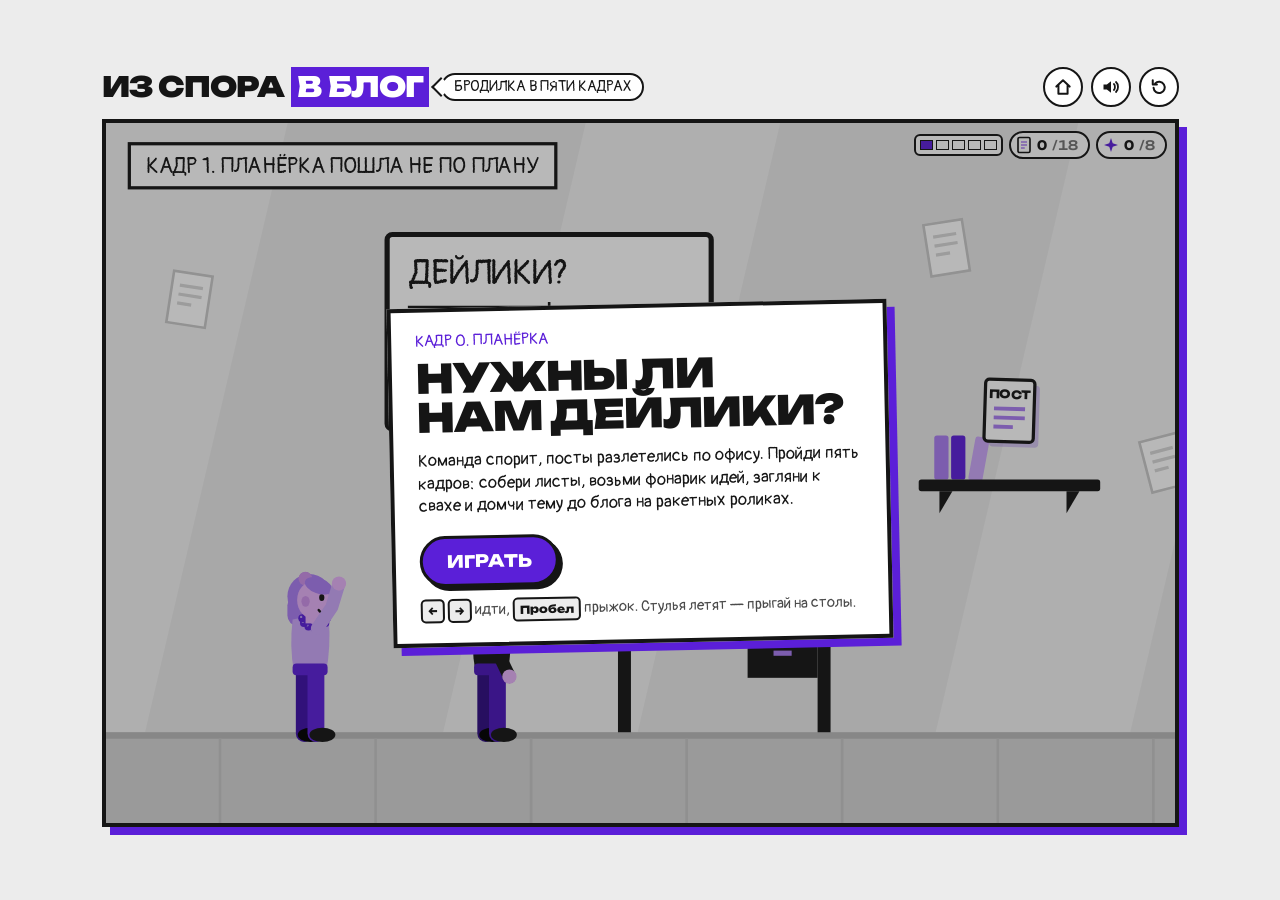
==== blog/index.html @ 34246845 "Новая страница: бродилка «Из спора в блог» Отдельная вкладка «Блог» в панели снизу, рядом с «Играми»" ====
<!DOCTYPE html>
<html lang="ru">
<head>
<meta charset="utf-8">
<meta name="viewport" content="width=device-width, initial-scale=1, maximum-scale=1, user-scalable=no">
<title>Из спора в блог</title>
<link rel="preconnect" href="https://fonts.googleapis.com">
<link rel="preconnect" href="https://fonts.gstatic.com" crossorigin>
<link href="https://fonts.googleapis.com/css2?family=Pangolin&family=Unbounded:wght@500;800;900&display=swap" rel="stylesheet">
<style>
:root{
  --violet:#5B1FD8;
  --violet-deep:#3D10A6;
  --lilac:#A97CF0;
  --ink:#151515;
  --paper:#ECECEC;
  --flame:#FFC93C;
  --display:"Unbounded","Arial Black",system-ui,sans-serif;
  --hand:"Pangolin","Marker Felt","Comic Sans MS",cursive;
  /* layout: one comic panel (the game) on paper, violet hard shadow; on phones the pad sits under it like a handheld */
  color-scheme:light;
}
*{box-sizing:border-box}
html,body{height:100%;margin:0;background:var(--paper);color:var(--ink);overflow:hidden;overscroll-behavior:none;-webkit-text-size-adjust:100%}
body{font-family:var(--hand);-webkit-user-select:none;user-select:none;-webkit-touch-callout:none;-webkit-tap-highlight-color:transparent}
#app{height:100%;display:flex;flex-direction:column;align-items:center;justify-content:center;gap:12px;padding:10px 16px 16px}
header{width:var(--stage-w,100%);max-width:100%;display:flex;align-items:center;justify-content:space-between;gap:12px}
.brand{display:flex;align-items:center;gap:12px;min-width:0;flex-wrap:wrap}
.logo{font:900 clamp(17px,2.4vw,28px)/1 var(--display);letter-spacing:-.03em;margin:0;text-transform:uppercase;white-space:nowrap}
.logo mark{background:var(--violet);color:#fff;padding:.06em .22em .1em;margin-left:.08em}
.tag{font:400 15px/1.1 var(--hand);text-transform:uppercase;background:#fff;border:2.5px solid var(--ink);border-radius:16px;padding:4px 11px;position:relative;white-space:nowrap}
.tag::before{content:"";position:absolute;left:-9px;top:50%;width:12px;height:12px;background:#fff;border-left:2.5px solid var(--ink);border-bottom:2.5px solid var(--ink);transform:translateY(-50%) rotate(45deg)}
.tools{display:flex;gap:8px;flex:none}
.icon-btn{width:40px;height:40px;border:2.5px solid var(--ink);background:#fff;color:var(--ink);border-radius:50%;display:grid;place-items:center;cursor:pointer;padding:0}
.icon-btn svg{width:20px;height:20px}
.icon-btn[hidden]{display:none}
.icon-btn:active{transform:translate(1px,1px)}
button:focus-visible{outline:3px solid var(--flame);outline-offset:3px}
#stage{position:relative;border:4px solid var(--ink);box-shadow:8px 8px 0 var(--violet);background:#E8E8E8;flex:none;overflow:hidden}
#cv{display:block;width:100%;height:100%}
#hud{position:absolute;top:8px;right:8px;display:flex;gap:6px;align-items:center;pointer-events:none;z-index:2}
.strip{display:flex;gap:3px;background:#fff;border:2.5px solid var(--ink);padding:4px;border-radius:6px}
.strip i{width:13px;height:10px;border:1.5px solid var(--ink);display:block;background:#fff}
.strip i.done{background:var(--lilac)}
.strip i.now{background:var(--violet)}
.chip{display:flex;align-items:center;gap:5px;background:#fff;border:2.5px solid var(--ink);border-radius:999px;padding:3px 10px 3px 5px;font:800 13px/1 var(--display);font-variant-numeric:tabular-nums}
.chip svg{width:16px;height:18px;flex:none}
.chip span{font-weight:500;opacity:.6}
.overlay{position:absolute;inset:0;display:grid;place-items:center;padding:16px;background:rgba(21,21,21,.3);z-index:5;overflow:auto}
.overlay[hidden]{display:none}
.card{background:#fff;border:4px solid var(--ink);box-shadow:8px 8px 0 var(--violet);max-width:500px;width:100%;padding:20px 24px 22px;transform:rotate(-1.2deg)}
.kicker{font:400 16px/1.2 var(--hand);text-transform:uppercase;margin:0 0 8px;color:var(--violet)}
.card h2{font:900 clamp(24px,4vw,40px)/.98 var(--display);text-transform:uppercase;margin:0 0 12px;letter-spacing:-.03em;text-wrap:balance}
.lead{font:400 17px/1.35 var(--hand);margin:0 0 18px;max-width:44ch}
.play{font:800 17px/1 var(--display);text-transform:uppercase;background:var(--violet);color:#fff;border:3px solid var(--ink);padding:14px 24px;border-radius:999px;box-shadow:4px 4px 0 var(--ink);cursor:pointer;letter-spacing:.01em}
.play:active{transform:translate(2px,2px);box-shadow:2px 2px 0 var(--ink)}
.keys{font:400 15px/1.3 var(--hand);margin:14px 0 0;color:#4a4a4a}
.keys kbd{font:800 11px/1 var(--display);border:2px solid var(--ink);border-radius:5px;padding:3px 5px;background:var(--paper);color:var(--ink)}
.touch .keys .k-desk,.keys .k-touch{display:none}
.touch .keys .k-touch{display:inline}
.stats{display:flex;gap:10px;margin:0 0 14px;padding:0;flex-wrap:wrap}
.stats div{border:2.5px solid var(--ink);padding:8px 12px 9px;min-width:92px;background:var(--paper)}
.stats dt{font:400 14px/1 var(--hand);text-transform:uppercase;margin-bottom:6px}
.stats dd{margin:0;font:900 22px/1 var(--display);font-variant-numeric:tabular-nums}
.stats div:first-child{background:var(--violet);color:#fff}
#pad{display:none}
.touch #pad{display:flex;align-items:center;justify-content:space-between;gap:16px}
.touch.port #pad{width:min(100%,520px);padding:2px 4px 0;flex:none}
.touch.land #pad{position:absolute;left:0;right:0;bottom:0;padding:0 12px 12px;pointer-events:none;z-index:3}
.dpad{display:flex;gap:12px;pointer-events:auto;touch-action:none}
.pbtn{width:76px;height:76px;border-radius:50%;border:3px solid var(--ink);background:var(--violet);color:#fff;display:grid;place-items:center;touch-action:none;pointer-events:auto;font:800 12px/1 var(--display);text-transform:uppercase;padding:0;box-shadow:4px 4px 0 var(--ink)}
.pbtn svg{width:30px;height:30px}
.pbtn.jump{width:96px;height:96px;background:var(--ink);border-color:var(--ink);box-shadow:4px 4px 0 var(--violet);display:flex;flex-direction:column;justify-content:center;gap:4px}
.pbtn.jump svg{width:26px;height:26px}
.pbtn.on{transform:translate(3px,3px);box-shadow:1px 1px 0 var(--ink);background:var(--violet-deep)}
.pbtn.jump.on{box-shadow:1px 1px 0 var(--violet);background:#333}
.touch.land .pbtn{width:62px;height:62px;background:rgba(91,31,216,.45);border-color:rgba(255,255,255,.9);box-shadow:none}
.touch.land .pbtn.jump{width:76px;height:76px;background:rgba(21,21,21,.45)}
.touch.land .pbtn.on{background:rgba(61,16,166,.85)}
@media (max-height:520px){
  #app{padding:6px 12px 10px;gap:6px}
  .tag{display:none}
  .icon-btn{width:32px;height:32px}
  .icon-btn svg{width:16px;height:16px}
  #stage{box-shadow:5px 5px 0 var(--violet)}
  .card{padding:14px 18px 16px}
  .card h2{font-size:22px;margin-bottom:8px}
  .lead{font-size:15px;margin-bottom:12px}
  .keys{margin-top:10px;font-size:14px}
  .play{padding:11px 20px;font-size:15px}
}
@media (max-width:480px){
  .tag{display:none}
  .chip{font-size:12px;padding:2px 8px 2px 4px}
  .strip i{width:10px}
  .lead{font-size:15.5px}
}
@media (prefers-reduced-motion: reduce){
  .card{transform:none}
}
</style>
</head>
<body>
<div id="app">
  <header id="top">
    <div class="brand">
      <h1 class="logo">Из спора <mark>в блог</mark></h1>
      <span class="tag">бродилка в пяти кадрах</span>
    </div>
    <div class="tools">
      <a class="icon-btn" id="homeLink" href="../" aria-label="В студию bogomolka" title="В студию" hidden><svg viewBox="0 0 24 24" aria-hidden="true"><path d="M4 11.5 12 4l8 7.5M6.5 9.5V20h11V9.5" stroke="currentColor" stroke-width="2.4" fill="none" stroke-linecap="round" stroke-linejoin="round"/></svg></a>
      <button class="icon-btn" id="soundBtn" type="button" aria-label="Звук включён" aria-pressed="true">
        <svg viewBox="0 0 24 24" aria-hidden="true"><path d="M3 9h4l5-4v14l-5-4H3z" fill="currentColor"/><path id="sndWaves" d="M15.5 8.5c1.6 1.2 1.6 5.8 0 7M18 6c3.2 2.8 3.2 9.2 0 12" stroke="currentColor" stroke-width="2.2" fill="none" stroke-linecap="round"/><path id="sndOff" d="M15.5 9l5 6M20.5 9l-5 6" stroke="currentColor" stroke-width="2.2" stroke-linecap="round" style="display:none"/></svg>
      </button>
      <button class="icon-btn" id="restartBtn" type="button" aria-label="Начать заново">
        <svg viewBox="0 0 24 24" aria-hidden="true"><path d="M5.5 13a6.7 6.7 0 1 0 1.9-5.2" stroke="currentColor" stroke-width="2.4" fill="none" stroke-linecap="round"/><path d="M4.5 4v5h5" stroke="currentColor" stroke-width="2.4" fill="none" stroke-linecap="round" stroke-linejoin="round"/></svg>
      </button>
    </div>
  </header>

  <main id="stage">
    <canvas id="cv" role="img" aria-label="Игровое поле: героиня идёт через пять кадров комикса"></canvas>
    <div id="hud">
      <div class="strip" id="strip" aria-label="Кадр"><i></i><i></i><i></i><i></i><i></i></div>
      <div class="chip" aria-label="Собрано постов"><svg viewBox="0 0 20 24" aria-hidden="true"><rect x="2" y="2" width="16" height="20" rx="2" fill="#fff" stroke="#151515" stroke-width="2.2"/><path d="M6 8h8M6 12h8M6 16h5" stroke="#A97CF0" stroke-width="2.2"/></svg><b id="nPosts">0</b><span>/18</span></div>
      <div class="chip" aria-label="Собрано идей"><svg viewBox="0 0 24 24" aria-hidden="true"><path d="M12 1.5 14.6 9.4 22.5 12 14.6 14.6 12 22.5 9.4 14.6 1.5 12 9.4 9.4Z" fill="#5B1FD8"/></svg><b id="nIdeas">0</b><span>/8</span></div>
    </div>

    <section class="overlay" id="intro" aria-labelledby="introTitle">
      <div class="card">
        <p class="kicker">Кадр 0. Планёрка</p>
        <h2 id="introTitle">Нужны ли нам дейлики?</h2>
        <p class="lead">Команда спорит, посты разлетелись по офису. Пройди пять кадров: собери листы, возьми фонарик идей, загляни к свахе и домчи тему до блога на ракетных роликах.</p>
        <button class="play" id="playBtn" type="button">Играть</button>
        <p class="keys"><span class="k-desk"><kbd>←</kbd> <kbd>→</kbd> идти, <kbd>Пробел</kbd> прыжок. Стулья летят — прыгай на столы.</span><span class="k-touch">Внизу кнопки: стрелки — идти, большая — прыжок.</span></p>
      </div>
    </section>

    <section class="overlay" id="win" hidden aria-labelledby="winTitle">
      <div class="card">
        <p class="kicker">Кадр 6. Финал</p>
        <h2 id="winTitle">Пост опубликован!</h2>
        <dl class="stats">
          <div><dt>Посты</dt><dd id="wPosts">0/18</dd></div>
          <div><dt>Идеи</dt><dd id="wIdeas">0/8</dd></div>
          <div><dt>Время</dt><dd id="wTime">0:00</dd></div>
        </dl>
        <p class="lead" id="wLine"></p>
        <button class="play" id="againBtn" type="button">Сыграть ещё</button>
      </div>
    </section>
  </main>

  <div id="pad" aria-hidden="true">
    <div class="dpad" id="dpad">
      <button class="pbtn" id="padL" type="button" tabindex="-1"><svg viewBox="0 0 24 24"><path d="M15.5 4.5 7 12l8.5 7.5z" fill="currentColor"/></svg></button>
      <button class="pbtn" id="padR" type="button" tabindex="-1"><svg viewBox="0 0 24 24"><path d="M8.5 4.5 17 12l-8.5 7.5z" fill="currentColor"/></svg></button>
    </div>
    <button class="pbtn jump" id="padJ" type="button" tabindex="-1"><svg viewBox="0 0 24 24"><path d="M12 4 4.5 13h5v7h5v-7h5z" fill="currentColor"/></svg>прыжок</button>
  </div>
</div>

<script>
(() => {
'use strict';
const $ = s => document.querySelector(s);
const cv = $('#cv'), ctx = cv.getContext('2d');
const fog = document.createElement('canvas'), fctx = fog.getContext('2d');
const stage = $('#stage'), app = $('#app'), pad = $('#pad'), headerEl = $('#top');

/* ---------- palette & world constants ---------- */
const TAU = Math.PI * 2, VH = 540, GY = 470, LEVEL_END = 11800;
const INK = '#151515', VIO = '#5B1FD8', VIO_D = '#3D10A6', VIO_M = '#7A45EA', LIL = '#A97CF0', LIL_L = '#C9A6F7';
const BLUSH = '#E4B0F6', BLUSH_D = '#CB8FE8', FLAME = '#FFC93C', FLAME_D = '#FF9A1F';
const HAND = '"Pangolin","Marker Felt","Comic Sans MS",cursive';
const DISP = '"Unbounded","Arial Black",sans-serif';
const reduceMotion = matchMedia('(prefers-reduced-motion: reduce)').matches;

const rnd = (a, b) => a + Math.random() * (b - a);
const clamp = (v, a, b) => v < a ? a : v > b ? b : v;
const lerp = (a, b, t) => a + (b - a) * t;
const pick = a => a[Math.floor(Math.random() * a.length)];

const ZONES = [
  { x0: 0, x1: 2200, cap: 'Кадр 1. Планёрка пошла не по плану', dark: false },
  { x0: 2200, x1: 4400, cap: 'Кадр 2. Посты разлетелись', dark: false },
  { x0: 4400, x1: 6800, cap: 'Кадр 3. Без идей темно', dark: true },
  { x0: 6800, x1: 8000, cap: 'Кадр 4. Нужна сваха', dark: false },
  { x0: 8000, x1: LEVEL_END, cap: 'Кадр 5. В блог на полной скорости', dark: true },
];
const GROUND = [[0, 2700], [2900, 3300], [3550, 3900], [4100, 5050], [5250, 5650], [5900, 6150], [6350, LEVEL_END]]
  .map(([a, b]) => ({ x0: a, x1: b, isGround: true }));

const PLATS = [
  { x: 420, y: 380, w: 180, k: 'desk' },
  { x: 660, y: 275, w: 140, k: 'shelf' },
  { x: 880, y: 380, w: 200, k: 'desk', mon: true },
  { x: 1120, y: 265, w: 150, k: 'shelf' },
  { x: 1340, y: 380, w: 190, k: 'desk' },
  { x: 1580, y: 270, w: 150, k: 'shelf' },
  { x: 1820, y: 380, w: 180, k: 'desk', mon: true },
  { x: 2420, y: 360, w: 170, k: 'arrow' },
  { x: 2650, y: 400, w: 200, k: 'arrow' },
  { x: 2980, y: 330, w: 150, k: 'arrow' },
  { x: 3150, y: 235, w: 140, k: 'arrow' },
  { x: 3335, y: 420, w: 150, k: 'arrow', move: { ax: 'y', a: 300, b: 420, T: 3.2 } },
  { x: 3620, y: 345, w: 150, k: 'arrow' },
  { x: 3780, y: 255, w: 150, k: 'arrow' },
  { x: 3880, y: 405, w: 130, k: 'arrow', move: { ax: 'x', a: 3880, b: 3990, T: 3.0 } },
  { x: 5070, y: 400, w: 140, k: 'ledge' },
  { x: 5300, y: 340, w: 150, k: 'ledge' },
  { x: 5480, y: 240, w: 140, k: 'ledge' },
  { x: 5690, y: 395, w: 160, k: 'ledge' },
  { x: 5800, y: 295, w: 130, k: 'ledge' },
  { x: 6180, y: 385, w: 150, k: 'ledge' },
  { x: 6450, y: 335, w: 150, k: 'ledge' },
  { x: 6600, y: 235, w: 130, k: 'ledge' },
  { x: 6950, y: 370, w: 110, k: 'cabinet' },
];
const POSTS = [[730, 225], [980, 330], [1195, 215], [1655, 220], [2080, 420],
  [2505, 310], [2750, 350], [3055, 280], [3220, 185], [3410, 250], [3855, 205],
  [5550, 190], [6665, 185], [7005, 320],
  [8700, 320], [9520, 320], [9960, 300], [10820, 320]];
const IDEAS = [[4830, 410], [5140, 350], [5375, 280], [5765, 345], [5865, 245], [6050, 410], [6255, 335], [6525, 280]];
const DOUBTS = [
  { x0: 4800, x1: 5030, label: 'Банально' },
  { x0: 5260, x1: 5640, label: 'Не зайдёт' },
  { x0: 5910, x1: 6140, label: 'Уже было' },
  { x0: 6370, x1: 6780, label: 'Кому это надо?' },
];
const OBST = [{ x: 8700, k: 'cal' }, { x: 9060, k: 'stack' }, { x: 9520, k: 'cal' }, { x: 9960, k: 'stack' }, { x: 10460, k: 'cal' }, { x: 10820, k: 'stack' }];
const CPS = [330, 2260, 3600, 4460, 5260, 5950, 6860, 8060, 9800];

const PAPERS = Array.from({ length: 14 }, (_, i) => ({ ax: 90 + i * 150 + rnd(-40, 40), y: rnd(60, 330), r: rnd(-0.6, 0.6), ph: rnd(0, TAU) }));
const SHEETS = [{ ax: 2380, y: 150, r: -0.15 }, { ax: 2900, y: 110, r: 0.12 }, { ax: 3360, y: 175, r: -0.08 }, { ax: 3820, y: 120, r: 0.17 }, { ax: 4270, y: 165, r: -0.12 }];
const MOTES = Array.from({ length: 46 }, () => ({ x: rnd(4420, 6780), y: rnd(20, 450), ph: rnd(0, TAU), r: rnd(1, 2.4) }));

const INTRO = 'Мы в команде спорим, нужны ли нам дейлики. Как можно использовать эту тему в блоге?';
const SV1 = 'Я профессиональная сваха. Вместо свиданий — собеседования, вместо колец — офферы';
const SV2 = 'А тебе сосватаю тему с идеями. Лови ролики — блог ждёт!';

const LOOKS = {
  hero: { skin: BLUSH, skinD: BLUSH_D, hair: VIO, hairD: VIO_D, top: '#161616', topD: '#000', inner: LIL, pants: '#4A16B8', pantsD: '#2F0D80', shoe: '#161616', style: 'curly', beads: true, blush: true },
  lav: { skin: BLUSH, skinD: BLUSH_D, hair: LIL, hairD: '#8656E6', top: LIL_L, topD: LIL, pants: VIO, pantsD: VIO_D, shoe: '#161616', style: 'bob', beads: true },
  thrower: { skin: BLUSH, skinD: BLUSH_D, hair: '#161616', hairD: '#000', top: '#161616', topD: '#000', pants: '#2B2B2B', pantsD: '#111', shoe: VIO, style: 'spiky' },
  jumper: { skin: BLUSH, skinD: BLUSH_D, hair: '#161616', hairD: '#000', top: '#6A2DE6', topD: '#4A16B8', pants: VIO_D, pantsD: '#2A0B73', shoe: '#161616', style: 'short' },
  chatty: { skin: BLUSH, skinD: BLUSH_D, hair: VIO_D, hairD: '#250873', top: LIL, topD: '#8656E6', pants: '#161616', pantsD: '#000', shoe: VIO, style: 'short' },
  guy: { skin: BLUSH, skinD: BLUSH_D, hair: '#161616', hairD: '#000', top: '#B58AF3', topD: '#9566EC', pants: VIO, pantsD: VIO_D, shoe: '#161616', style: 'short' },
  svaha: { skin: BLUSH, skinD: BLUSH_D, hair: '#161616', hairD: '#2B2B2B', top: VIO, topD: VIO_D, pants: '#161616', pantsD: '#000', shoe: '#161616', style: 'bun', glasses: true, blush: true },
};

/* ---------- state ---------- */
let S = 1, viewW = 960, dpr = 1;
let W, P, state = 'intro', time = 0, worldT = 0, camX = 0, shake = 0, winning = false, winT = 0;
let stats = { posts: 0, ideas: 0 };
let H = { bubble: null, queue: [] };
let heroTip = null, lastT = 0, hudL = 1e9, hudB = 0;

function makeNpcs() {
  return [
    { id: 'lav', look: LOOKS.lav, x: 190, y: GY, s: 1, face: 1, pose: 'up', line: 'Без дейликов — хаос!', off: 0.4 },
    { id: 'thr', look: LOOKS.thrower, x: 1290, y: GY, s: 1.05, face: -1, pose: 'throw', line: 'Дейлики — зло!', thrower: true, cool: 1, wind: 0, empty: 0, off: 1.7 },
    { id: 'jmp', look: LOOKS.jumper, x: 1440, y: 380, s: 1, face: -1, pose: 'up', line: 'Пять минут, не больше!', jumper: true, off: 3.1 },
    { id: 'cht', look: LOOKS.chatty, x: 2060, y: GY, s: 1, face: -1, pose: 'throw', line: 'Давайте в чатике?', thrower: true, cool: 1.5, wind: 0, empty: 0, off: 0.9 },
    { id: 'guy', look: LOOKS.guy, x: 2360, y: GY, s: 1, face: 1, pose: 'reach', line: 'Хватай пост!', off: 2.2 },
    { id: 'sv', look: LOOKS.svaha, x: 7480, y: GY, s: 1.18, face: -1, pose: 'phone' },
  ];
}
function makeWorld() {
  return {
    plats: PLATS.map(p => ({ ...p, dx: 0, dy: 0 })),
    posts: POSTS.map(([x, y], i) => ({ id: i, x, y, taken: false, ph: rnd(0, TAU) })),
    ideas: IDEAS.map(([x, y], i) => ({ id: i, x, y, taken: false, ph: rnd(0, TAU) })),
    doubts: DOUBTS.map(d => ({ ...d, x: (d.x0 + d.x1) / 2, dir: 1, scared: 0, t: rnd(0, 5) })),
    chairs: [], warns: [], pops: [], dust: [], lines: [], confetti: [],
    npcs: makeNpcs(),
    hand: { x: 4640, out: 0, taken: false },
    skates: { x: 7800, y: -80, vy: 0, active: false, taken: false },
    sv: { phase: 0, t: 0 },
    finish: { x: 11350, press: 0 },
    fired: new Set(),
    z5t: 1.2,
  };
}
function makePlayer() {
  return { x: 330, y: GY, vx: 0, vy: 0, onGround: true, ground: GROUND[0], face: 1, coyote: 0, jumpBuf: 0, inv: 0, stun: 0, ph: 0, hasFlash: false, hasSkates: false, cp: 330 };
}
function resetGame() {
  W = makeWorld(); P = makePlayer();
  stats = { posts: 0, ideas: 0 }; time = 0; camX = 0; shake = 0; winning = false; winT = 0;
  H = { bubble: null, queue: [] }; heroTip = null; hudKey = '';
  hud();
}

/* ---------- input ---------- */
const keys = { left: false, right: false, jump: false };
const touch = { left: false, right: false, jump: false };
const inLeft = () => keys.left || touch.left, inRight = () => keys.right || touch.right, inJump = () => keys.jump || touch.jump;
function pressJump() { if (P) P.jumpBuf = 0.13; }
const KEYMAP = { ArrowLeft: 'left', KeyA: 'left', ArrowRight: 'right', KeyD: 'right', Space: 'jump', ArrowUp: 'jump', KeyW: 'jump' };
addEventListener('keydown', e => {
  const k = KEYMAP[e.code];
  if (state === 'intro' && (e.code === 'Enter' || e.code === 'Space') && document.activeElement !== $('#playBtn')) { e.preventDefault(); startPlay(); return; }
  if (!k) return;
  if (state === 'play') e.preventDefault();
  if (k === 'jump' && !keys.jump) pressJump();
  keys[k] = true;
});
addEventListener('keyup', e => { const k = KEYMAP[e.code]; if (k) keys[k] = false; });
addEventListener('blur', () => { keys.left = keys.right = keys.jump = false; touch.left = touch.right = touch.jump = false; });

const dpad = $('#dpad'), padL = $('#padL'), padR = $('#padR'), padJ = $('#padJ');
const dpadPtr = new Map();
function dpadEval() {
  let l = false, r = false;
  const rect = dpad.getBoundingClientRect(), mid = rect.left + rect.width / 2;
  for (const x of dpadPtr.values()) { if (x < mid) l = true; else r = true; }
  touch.left = l; touch.right = r;
  padL.classList.toggle('on', l); padR.classList.toggle('on', r);
}
dpad.addEventListener('pointerdown', e => { e.preventDefault(); ensureAudio(); try { dpad.setPointerCapture(e.pointerId); } catch (_) {} dpadPtr.set(e.pointerId, e.clientX); dpadEval(); });
dpad.addEventListener('pointermove', e => { if (dpadPtr.has(e.pointerId)) { dpadPtr.set(e.pointerId, e.clientX); dpadEval(); } });
['pointerup', 'pointercancel', 'lostpointercapture'].forEach(t => dpad.addEventListener(t, e => { dpadPtr.delete(e.pointerId); dpadEval(); }));
const jPtr = new Set();
padJ.addEventListener('pointerdown', e => { e.preventDefault(); ensureAudio(); try { padJ.setPointerCapture(e.pointerId); } catch (_) {} if (!jPtr.size) pressJump(); jPtr.add(e.pointerId); touch.jump = true; padJ.classList.add('on'); });
['pointerup', 'pointercancel', 'lostpointercapture'].forEach(t => padJ.addEventListener(t, e => { jPtr.delete(e.pointerId); if (!jPtr.size) { touch.jump = false; padJ.classList.remove('on'); } }));
pad.addEventListener('touchstart', e => e.preventDefault(), { passive: false });
pad.addEventListener('contextmenu', e => e.preventDefault());

/* ---------- sound ---------- */
const audio = { ctx: null, on: true };
function ensureAudio() {
  try {
    if (!audio.ctx) { const AC = window.AudioContext || window.webkitAudioContext; if (!AC) return; audio.ctx = new AC(); }
    if (audio.ctx.state === 'suspended') audio.ctx.resume().catch(() => {});
  } catch (_) {}
}
function tone(f1, f2, dur, type, vol, delay = 0) {
  const a = audio.ctx; if (!a || !audio.on) return;
  try {
    const t = a.currentTime + delay, o = a.createOscillator(), g = a.createGain();
    o.type = type; o.frequency.setValueAtTime(f1, t); o.frequency.exponentialRampToValueAtTime(f2, t + dur);
    g.gain.setValueAtTime(0.0001, t); g.gain.exponentialRampToValueAtTime(vol, t + 0.012); g.gain.exponentialRampToValueAtTime(0.0001, t + dur);
    o.connect(g).connect(a.destination); o.start(t); o.stop(t + dur + 0.03);
  } catch (_) {}
}
function noise(dur, vol) {
  const a = audio.ctx; if (!a || !audio.on) return;
  try {
    const n = Math.floor(a.sampleRate * dur), b = a.createBuffer(1, n, a.sampleRate), d = b.getChannelData(0);
    for (let i = 0; i < n; i++) d[i] = (Math.random() * 2 - 1) * (1 - i / n);
    const s = a.createBufferSource(), g = a.createGain(); g.gain.value = vol; s.buffer = b; s.connect(g).connect(a.destination); s.start();
  } catch (_) {}
}
const sfx = {
  jump: () => tone(300, 600, 0.13, 'square', 0.035),
  post: () => { tone(784, 1046, 0.08, 'triangle', 0.09); tone(1046, 1568, 0.12, 'triangle', 0.07, 0.06); },
  idea: () => { tone(1318, 1975, 0.16, 'sine', 0.09); tone(1975, 2637, 0.2, 'sine', 0.05, 0.08); },
  hit: () => { noise(0.16, 0.16); tone(240, 90, 0.2, 'sawtooth', 0.045); },
  pick: () => [523, 659, 784, 1046].forEach((f, i) => tone(f, f * 1.01, 0.12, 'square', 0.04, i * 0.07)),
  fall: () => tone(520, 120, 0.4, 'triangle', 0.07),
  toss: () => tone(170, 90, 0.12, 'sawtooth', 0.025),
  win: () => [523, 659, 784, 1046, 1318, 1568].forEach((f, i) => tone(f, f, 0.2, 'square', 0.045, i * 0.09)),
};
const soundBtn = $('#soundBtn');
soundBtn.addEventListener('click', () => {
  ensureAudio(); audio.on = !audio.on;
  soundBtn.setAttribute('aria-pressed', String(audio.on));
  soundBtn.setAttribute('aria-label', audio.on ? 'Звук включён' : 'Звук выключен');
  $('#sndWaves').style.display = audio.on ? '' : 'none'; $('#sndOff').style.display = audio.on ? 'none' : '';
});

/* ---------- layout ---------- */
const isTouch = matchMedia('(pointer: coarse)').matches || (('ontouchstart' in window) && navigator.maxTouchPoints > 0);
function layout() {
  const vw = window.innerWidth, vh = window.innerHeight, port = vh > vw * 1.05;
  document.body.classList.toggle('touch', isTouch);
  document.body.classList.toggle('port', isTouch && port);
  document.body.classList.toggle('land', isTouch && !port);
  if (isTouch) { const host = port ? app : stage; if (pad.parentNode !== host) host.appendChild(pad); }
  const small = vh <= 520;
  const headH = headerEl.offsetHeight, padH = (isTouch && port) ? pad.offsetHeight + 12 : 0;
  const availW = vw - (small ? 24 : 32) - 8 - (small ? 5 : 8);
  const availH = vh - headH - padH - (small ? 16 : 26) - (small ? 6 : 12) - 8 - (small ? 5 : 8);
  const maxAR = isTouch && !port ? 2.4 : 2.1, minAR = port ? 0.85 : 1.25;
  let w = availW, h = availH;
  if (w / h > maxAR) w = h * maxAR; else if (w / h < minAR) h = w / minAR;
  if (h > 700) { w *= 700 / h; h = 700; }
  w = Math.max(240, Math.floor(w)); h = Math.max(200, Math.floor(h));
  stage.style.width = (w + 8) + 'px'; stage.style.height = (h + 8) + 'px';
  document.documentElement.style.setProperty('--stage-w', (w + 8) + 'px');
  dpr = Math.min(2, window.devicePixelRatio || 1);
  cv.width = Math.round(w * dpr); cv.height = Math.round(h * dpr);
  fog.width = cv.width; fog.height = cv.height;
  S = cv.height / VH; viewW = cv.width / S;
  measureHud();
}
function measureHud() {
  const hr = $('#hud').getBoundingClientRect(), sr = cv.getBoundingClientRect();
  if (!sr.width) return;
  hudL = (hr.left - sr.left) * viewW / sr.width - 8;
  hudB = (hr.bottom - sr.top) * VH / sr.height + 8;
}
addEventListener('resize', layout);
addEventListener('orientationchange', () => setTimeout(layout, 120));

/* ---------- helpers ---------- */
function rr(c, x, y, w, h, r) {
  r = Math.max(0, Math.min(r, w / 2, h / 2));
  c.beginPath(); c.moveTo(x + r, y); c.arcTo(x + w, y, x + w, y + h, r); c.arcTo(x + w, y + h, x, y + h, r);
  c.arcTo(x, y + h, x, y, r); c.arcTo(x, y, x + w, y, r); c.closePath();
}
function circle(x, y, r) { ctx.beginPath(); ctx.arc(x, y, r, 0, TAU); ctx.fill(); }
function zoneIdx(x) { for (let i = 0; i < ZONES.length; i++) if (x < ZONES[i].x1) return i; return ZONES.length - 1; }
function px(ax, f, z) { return ax + (camX - z.x0) * (1 - f); }
function heroHits(x0, y0, x1, y1) { return P.x + 16 > x0 && P.x - 16 < x1 && P.y > y0 && P.y - 98 < y1; }
function rot(x, y, a) { const c = Math.cos(a), s = Math.sin(a); return [x * c - y * s, x * s + y * c]; }

/* ---------- speech ---------- */
function say(text, dur, quip = false) {
  if (quip && H.bubble && !H.bubble.quip) return;
  H.bubble = { text, t: 0, dur, quip };
}
function sayNext(text, dur) { H.queue.push({ text, dur }); }
function pop(x, y, text) { W.pops.push({ x, y, text, t: 0 }); }

/* ---------- people ---------- */
const HAIR = {
  curly: { back: [[-11, -6, 14], [-3, -14, 13], [8, -14, 10], [-17, 5, 12], [-15, 17, 11], [-7, 21, 9], [-21, -6, 8], [-22, 12, 7]],
    dots: [[-10, -3, 4], [-4, -11, 4], [-15, 10, 4], [1, -18, 3], [-12, 20, 3], [-19, -1, 3]], front: [[5, -14, 8.5], [11, -11, 6], [13.5, -6, 4]] },
  short: { back: [[-7, -10, 10], [2, -14, 9], [10, -11, 7], [-11, -1, 8]], dots: [], front: [[8, -12, 6], [12.5, -8, 4]] },
  bun: { back: [[-5, -5, 16], [-7, -27, 12], [-15, 7, 10], [-12, 16, 7]], dots: [[-9, -28, 4], [-3, -21, 3], [-4, -9, 4]], front: [[6, -12, 8], [12, -9, 5]] },
};
function hairBack(L) {
  const hx = 2, hy = -102, h = HAIR[L.style];
  ctx.fillStyle = L.hair;
  if (h) {
    for (const [x, y, r] of h.back) circle(hx + x, hy + y, r);
    ctx.fillStyle = L.hairD; for (const [x, y, r] of h.dots) circle(hx + x, hy + y, r);
  } else if (L.style === 'bob') {
    ctx.beginPath(); ctx.ellipse(hx - 2, hy - 3, 17, 17, 0, 0, TAU); ctx.fill();
    rr(ctx, hx - 19, hy - 4, 26, 24, 8); ctx.fill();
  } else if (L.style === 'spiky') {
    ctx.beginPath(); ctx.moveTo(hx - 13, hy + 2);
    const pts = [[-16, -8], [-11, -12], [-12, -20], [-5, -16], [-3, -25], [3, -18], [9, -24], [11, -15], [17, -15], [14, -8]];
    for (const [x, y] of pts) ctx.lineTo(hx + x, hy + y);
    ctx.lineTo(hx + 10, hy - 4); ctx.closePath(); ctx.fill();
  }
}
function hairFront(L) {
  const hx = 2, hy = -102, h = HAIR[L.style];
  ctx.fillStyle = L.hair;
  if (h) for (const [x, y, r] of h.front) circle(hx + x, hy + y, r);
  else if (L.style === 'bob') { ctx.beginPath(); ctx.ellipse(hx + 5, hy - 11, 11, 6, 0.35, 0, TAU); ctx.fill(); }
}
function limb(x, y, a1, l1, a2, l2, w, col) {
  const kx = x + Math.sin(a1) * l1, ky = y + Math.cos(a1) * l1;
  const ex = kx + Math.sin(a2) * l2, ey = ky + Math.cos(a2) * l2;
  ctx.strokeStyle = col; ctx.lineWidth = w; ctx.lineCap = 'round'; ctx.lineJoin = 'round';
  ctx.beginPath(); ctx.moveTo(x, y); ctx.lineTo(kx, ky); ctx.lineTo(ex, ey); ctx.stroke();
  return [ex, ey];
}
function legA(o, side) {
  if (o.air) return side > 0 ? [0.8, 0.2] : [-0.25, -1.0];
  const p = o.ph + (side > 0 ? 0 : Math.PI), amp = o.amp || 0;
  if (o.skates) { const th = Math.sin(p) * 0.45 * amp; return [th + 0.05, th - 0.12 - 0.25 * amp]; }
  const th = Math.sin(p) * 0.52 * amp;
  return [th, th - 0.8 * amp * Math.max(0, Math.cos(p))];
}
function armA(o, side) {
  const p = o.ph + (side > 0 ? 0 : Math.PI), amp = o.amp || 0;
  switch (o.arms) {
    case 'up': { const w = Math.sin(worldT * 7 + side * 1.3) * 0.25; return [2.75 + w, 3.05 + w]; }
    case 'throw': return [2.85, 3.1];
    case 'sign': return [1.2, 1.6];
    case 'flash': return side > 0 ? [1.3, 1.52] : [0.2, 0.6];
    case 'reach': { const w = Math.sin(worldT * 3) * 0.1; return side > 0 ? [2.45 + w, 2.6 + w] : [0.35, 0.9]; }
    case 'phone': {
      if (side < 0) return [-1.5, -3.5];
      const k = o.talk ? 1 : 0.25, w = Math.sin(worldT * 4) * 0.35 * k;
      return [0.95 + w, 2.0 + w];
    }
    case 'air': return side > 0 ? [2.3, 2.7] : [-0.9, -0.5];
    default: { const a = -Math.sin(p) * 0.55 * amp; return [a, a + 0.45 + 0.3 * amp]; }
  }
}
function torso(L) {
  ctx.fillStyle = L.top;
  ctx.beginPath(); ctx.moveTo(-13, -87); ctx.quadraticCurveTo(1, -91, 15, -87); ctx.quadraticCurveTo(16.5, -66, 13, -47);
  ctx.lineTo(-12, -47); ctx.quadraticCurveTo(-15.5, -66, -13, -87); ctx.fill();
  if (L.inner) { ctx.fillStyle = L.inner; ctx.beginPath(); ctx.moveTo(3, -88.5); ctx.lineTo(13.5, -88); ctx.lineTo(8, -71); ctx.closePath(); ctx.fill(); }
  ctx.fillStyle = L.pants; rr(ctx, -13, -53, 27, 9, 3); ctx.fill();
  if (L.beads) {
    for (let i = 0; i <= 6; i++) {
      const t = (i / 6) * Math.PI, x = 4 + Math.cos(t) * 9.5, y = -88 + Math.sin(t) * 7.5;
      ctx.fillStyle = L.style === 'bob' ? VIO : VIO_M; circle(x, y, 3.1);
      ctx.fillStyle = 'rgba(255,255,255,.55)'; circle(x - 0.9, y - 1, 0.9);
    }
  }
}
function head(L, o) {
  const hx = 2, hy = -102;
  ctx.fillStyle = L.skin; ctx.fillRect(-3, -93, 8, 9);
  ctx.beginPath(); ctx.ellipse(hx + 1, hy, 12.5, 14.5, 0, 0, TAU); ctx.fill();
  ctx.beginPath(); ctx.ellipse(hx + 6.5, hy + 6, 8, 8, 0, 0, TAU); ctx.fill();
  ctx.fillStyle = L.skinD; ctx.beginPath(); ctx.ellipse(hx - 5, hy + 1, 3.2, 4.2, 0, 0, TAU); ctx.fill();
  ctx.strokeStyle = INK; ctx.fillStyle = INK; ctx.lineWidth = 2; ctx.lineCap = 'round';
  const ex = hx + 7.5, ey = hy - 2;
  if (o.eyes === 'happy') {
    ctx.beginPath(); ctx.arc(ex, ey + 2, 3.6, Math.PI * 1.12, Math.PI * 1.9); ctx.stroke();
    ctx.beginPath(); ctx.moveTo(ex + 3.2, ey - 0.2); ctx.lineTo(ex + 5.6, ey - 2); ctx.stroke();
  } else if (o.eyes === 'squint') {
    ctx.beginPath(); ctx.moveTo(ex - 3, ey - 3); ctx.lineTo(ex + 2, ey); ctx.lineTo(ex - 3, ey + 3); ctx.stroke();
  } else {
    ctx.beginPath(); ctx.ellipse(ex, ey, 2, 2.7, 0, 0, TAU); ctx.fill();
  }
  ctx.beginPath(); ctx.moveTo(ex - 3.5, ey - 6.5); ctx.quadraticCurveTo(ex + 1, ey - 9, ex + 5, ey - 7.2); ctx.stroke();
  ctx.lineWidth = 1.6; ctx.beginPath(); ctx.moveTo(hx + 13.2, hy + 0.5); ctx.quadraticCurveTo(hx + 16, hy + 4, hx + 12.8, hy + 5); ctx.stroke();
  if (o.mouth > 0.05) { ctx.beginPath(); ctx.ellipse(hx + 9, hy + 9, 3.3, 1 + o.mouth * 3, 0, 0, TAU); ctx.fill(); }
  else { ctx.lineWidth = 1.9; ctx.beginPath(); ctx.arc(hx + 8.5, hy + 6, 3.8, 0.12 * Math.PI, 0.85 * Math.PI); ctx.stroke(); }
  if (L.blush) { ctx.fillStyle = 'rgba(203,143,232,.75)'; ctx.beginPath(); ctx.ellipse(hx + 4.5, hy + 5, 3.2, 2.1, 0, 0, TAU); ctx.fill(); }
  if (L.glasses) {
    ctx.strokeStyle = VIO; ctx.lineWidth = 2.3; rr(ctx, ex - 5, ey - 4.5, 11, 8.5, 3); ctx.stroke();
    ctx.beginPath(); ctx.moveTo(ex - 5, ey - 1); ctx.lineTo(hx - 3, hy - 2); ctx.stroke();
  }
  hairFront(L);
}
function foot(e, L, o, back) {
  const [x, y] = e;
  if (o.skates) {
    if ((o.speed || 0) > 140) {
      const len = 12 + Math.random() * 12;
      ctx.fillStyle = FLAME_D; ctx.beginPath(); ctx.moveTo(x - 8, y - 10); ctx.lineTo(x - 9 - len, y - 3); ctx.lineTo(x - 8, y + 3); ctx.closePath(); ctx.fill();
      ctx.fillStyle = FLAME; ctx.beginPath(); ctx.moveTo(x - 8, y - 7); ctx.lineTo(x - 9 - len * 0.6, y - 3); ctx.lineTo(x - 8, y); ctx.closePath(); ctx.fill();
    }
    ctx.fillStyle = back ? VIO_D : VIO; rr(ctx, x - 9, y - 12, 25, 14, 4); ctx.fill();
    ctx.fillStyle = back ? '#D0D0D0' : '#F4F4F4'; for (const wx of [-5, 3.5, 12]) circle(x + wx, y + 5, 4.3);
    ctx.fillStyle = INK; for (const wx of [-5, 3.5, 12]) circle(x + wx, y + 5, 1.4);
  } else {
    ctx.fillStyle = back ? (L.shoe === VIO ? VIO_D : '#000') : L.shoe;
    ctx.beginPath(); ctx.ellipse(x + 5, y + 1, 10, 5.5, 0, 0, TAU); ctx.fill();
  }
}
function drawSign(f) {
  ctx.save(); ctx.translate(46, -72); ctx.rotate(-0.04);
  ctx.fillStyle = '#fff'; ctx.strokeStyle = INK; ctx.lineWidth = 2.6; rr(ctx, -36, -22, 72, 44, 4); ctx.fill(); ctx.stroke();
  ctx.scale(f, 1); ctx.fillStyle = INK; ctx.font = `25px ${HAND}`; ctx.textAlign = 'center'; ctx.textBaseline = 'middle'; ctx.fillText('БЛОГ', 0, 2);
  ctx.restore();
}
function drawPerson(L, o) {
  const s = o.s || 1, f = o.face || 1;
  const bob = o.air ? 0 : -Math.abs(Math.sin(o.ph || 0)) * 3 * (o.amp || 0);
  const toW = (lx, ly) => [o.x + f * s * lx, o.y + s * (ly + bob)];
  const out = {};
  ctx.save(); ctx.translate(o.x, o.y); ctx.scale(f * s, s); ctx.translate(0, bob);
  hairBack(L);
  const ba = armA(o, -1), bh = limb(-3, -80, ba[0], 20, ba[1], 19, 10, L.topD);
  ctx.fillStyle = L.skinD; circle(bh[0], bh[1], 5.3);
  if (o.hold === 'phone') {
    ctx.fillStyle = VIO; rr(ctx, bh[0] - 4, bh[1] - 13, 8, 26, 4); ctx.fill();
    rr(ctx, bh[0] - 7, bh[1] - 16, 12, 8, 3); ctx.fill(); rr(ctx, bh[0] - 7, bh[1] + 8, 12, 8, 3); ctx.fill();
    out.recv = toW(bh[0], bh[1] + 16);
  }
  const bl = legA(o, -1), bf = limb(-4, -46, bl[0], 24, bl[1], 23, 13, L.pantsD); foot(bf, L, o, true);
  torso(L);
  const fl = legA(o, 1), ff = limb(5, -46, fl[0], 24, fl[1], 23, 13, L.pants); foot(ff, L, o, false);
  head(L, o);
  if (o.hold === 'sign') drawSign(f);
  const fa = armA(o, 1), fh = limb(6, -80, fa[0], 20, fa[1], 19, 10, L.top);
  if (o.hold === 'flash') {
    ctx.save(); ctx.translate(fh[0], fh[1]);
    ctx.fillStyle = VIO; rr(ctx, -8, -6, 30, 12, 4); ctx.fill();
    ctx.fillStyle = VIO_D; ctx.fillRect(2, -6, 3, 12); ctx.fillRect(8, -6, 3, 12);
    ctx.fillStyle = LIL; ctx.beginPath(); ctx.moveTo(20, -8); ctx.lineTo(32, -11); ctx.lineTo(32, 11); ctx.lineTo(20, 8); ctx.closePath(); ctx.fill();
    ctx.fillStyle = '#F3EAFF'; ctx.fillRect(31, -10, 3, 20);
    ctx.restore();
    out.tip = toW(fh[0] + 34, fh[1]);
  }
  ctx.fillStyle = L.skin; circle(fh[0], fh[1], 5.5);
  ctx.restore();
  return out;
}

/* ---------- props ---------- */
function drawChair(x, y, r, s = 1, alpha = 1) {
  ctx.save(); ctx.globalAlpha *= alpha; ctx.translate(x, y); ctx.rotate(r); ctx.scale(s, s);
  ctx.fillStyle = VIO_D; rr(ctx, 12, -40, 10, 36, 4); ctx.fill();
  ctx.fillStyle = VIO; rr(ctx, 7, -46, 17, 31, 7); ctx.fill();
  ctx.fillStyle = VIO; rr(ctx, -22, -8, 46, 12, 5); ctx.fill();
  ctx.fillStyle = VIO_M; rr(ctx, -21, -8, 44, 4, 2); ctx.fill();
  ctx.fillStyle = INK; ctx.fillRect(-3, 4, 6, 12);
  ctx.strokeStyle = INK; ctx.lineWidth = 4; ctx.lineCap = 'round'; ctx.beginPath(); ctx.moveTo(-18, 18); ctx.lineTo(18, 18); ctx.stroke();
  for (const wx of [-18, 0, 18]) circle(wx, 22, 3.8);
  ctx.restore();
}
function drawPost(p) {
  const b = Math.sin(worldT * 2.4 + p.ph) * 5, r = Math.sin(worldT * 1.7 + p.ph) * 0.12;
  ctx.save(); ctx.translate(p.x, p.y + b); ctx.rotate(r);
  ctx.fillStyle = 'rgba(91,31,216,.22)'; rr(ctx, -15, -20, 38, 48, 3); ctx.fill();
  ctx.fillStyle = '#fff'; ctx.strokeStyle = INK; ctx.lineWidth = 2.5; rr(ctx, -19, -24, 38, 48, 3); ctx.fill(); ctx.stroke();
  ctx.fillStyle = INK; ctx.font = `800 9px ${DISP}`; ctx.textAlign = 'center'; ctx.textBaseline = 'middle'; ctx.fillText('ПОСТ', 0, -12);
  ctx.fillStyle = LIL; ctx.fillRect(-12, -3, 24, 3); ctx.fillRect(-12, 4, 24, 3); ctx.fillRect(-12, 11, 15, 3);
  ctx.restore();
}
function drawIdea(d) {
  const k = 1 + Math.sin(worldT * 4 + d.ph) * 0.13, y = d.y + Math.sin(worldT * 2 + d.ph) * 4;
  const g = ctx.createRadialGradient(d.x, y, 0, d.x, y, 40);
  g.addColorStop(0, 'rgba(201,166,247,.75)'); g.addColorStop(1, 'rgba(201,166,247,0)');
  ctx.fillStyle = g; circle(d.x, y, 40);
  const star = (r, col) => {
    ctx.fillStyle = col; ctx.beginPath();
    for (let i = 0; i < 8; i++) { const a = i * Math.PI / 4 - Math.PI / 2, rr2 = i % 2 ? r * 0.36 : r; ctx.lineTo(d.x + Math.cos(a) * rr2, y + Math.sin(a) * rr2); }
    ctx.closePath(); ctx.fill();
  };
  star(15 * k, LIL_L); star(8 * k, '#fff');
}
function drawDesk(p) {
  const { x, y, w } = p;
  if (p.mon) {
    const mx = x + w * 0.58;
    ctx.fillStyle = INK; ctx.fillRect(mx - 4, y - 16, 8, 16); ctx.fillRect(mx - 18, y - 4, 36, 4);
    ctx.fillStyle = VIO; rr(ctx, mx - 40, y - 72, 80, 58, 6); ctx.fill();
    ctx.fillStyle = INK; rr(ctx, mx - 34, y - 66, 68, 46, 3); ctx.fill();
    ctx.strokeStyle = LIL; ctx.lineWidth = 2; ctx.beginPath();
    ctx.moveTo(mx - 8, y - 66); ctx.lineTo(mx + 1, y - 50); ctx.lineTo(mx - 10, y - 41); ctx.lineTo(mx + 5, y - 28);
    ctx.moveTo(mx + 1, y - 50); ctx.lineTo(mx + 22, y - 46); ctx.moveTo(mx - 10, y - 41); ctx.lineTo(mx - 28, y - 44); ctx.stroke();
  } else {
    ctx.fillStyle = '#fff'; ctx.strokeStyle = INK; ctx.lineWidth = 1.6;
    ctx.save(); ctx.translate(x + w * 0.6, y - 3); ctx.rotate(-0.08); rr(ctx, -16, -4, 32, 6, 1); ctx.fill(); ctx.stroke(); ctx.restore();
    ctx.fillStyle = LIL; rr(ctx, x + 24, y - 14, 16, 14, 3); ctx.fill(); ctx.fillStyle = INK; ctx.fillRect(x + 40, y - 11, 4, 7);
  }
  ctx.fillStyle = INK;
  ctx.fillRect(x + 8, y + 12, 10, GY - y - 12); ctx.fillRect(x + w - 18, y + 12, 10, GY - y - 12);
  ctx.fillRect(x + w - 72, y + 12, 54, 36); ctx.fillStyle = LIL; ctx.fillRect(x + w - 52, y + 27, 14, 4);
  ctx.fillStyle = INK; rr(ctx, x - 4, y, w + 8, 13, 3); ctx.fill();
}
function drawShelf(p) {
  const { x, y, w } = p;
  const cols = [LIL, VIO, LIL_L];
  for (let i = 0; i < 3; i++) { ctx.fillStyle = cols[i]; ctx.save(); ctx.translate(x + 12 + i * 13, y); ctx.rotate(i === 2 ? 0.18 : 0); rr(ctx, 0, -34, 11, 34, 2); ctx.fill(); ctx.restore(); }
  ctx.fillStyle = INK; rr(ctx, x, y, w, 9, 2); ctx.fill();
  for (const bx of [x + 16, x + w - 26]) { ctx.beginPath(); ctx.moveTo(bx, y + 9); ctx.lineTo(bx + 10, y + 9); ctx.lineTo(bx, y + 26); ctx.closePath(); ctx.fill(); }
}
function arrowPath(x, y, w, t, head) {
  ctx.beginPath(); ctx.moveTo(x, y); ctx.lineTo(x + w, y); ctx.lineTo(x + w, y - 12); ctx.lineTo(x + w + head, y + t / 2);
  ctx.lineTo(x + w, y + t + 12); ctx.lineTo(x + w, y + t); ctx.lineTo(x, y + t); ctx.lineTo(x + 12, y + t / 2); ctx.closePath();
}
function drawArrow(p) {
  ctx.fillStyle = VIO_D; arrowPath(p.x + 6, p.y + 9, p.w, 26, 46); ctx.fill();
  ctx.fillStyle = VIO; arrowPath(p.x, p.y, p.w, 26, 46); ctx.fill();
  ctx.fillStyle = VIO_M; ctx.fillRect(p.x + 5, p.y, p.w - 6, 5);
}
function drawLedge(p) {
  ctx.fillStyle = '#22114F'; rr(ctx, p.x, p.y, p.w, 16, 3); ctx.fill();
  ctx.fillStyle = '#8E62F2'; ctx.fillRect(p.x + 2, p.y, p.w - 4, 3);
}
function drawCabinet(p) {
  const { x, y, w } = p;
  ctx.fillStyle = INK; rr(ctx, x, y, w, GY - y + 2, 3); ctx.fill();
  ctx.strokeStyle = '#3A3A3A'; ctx.lineWidth = 2; const hh = (GY - y - 12) / 3;
  for (let i = 0; i < 3; i++) { ctx.strokeRect(x + 8, y + 8 + i * hh, w - 16, hh - 6); ctx.fillStyle = LIL; ctx.fillRect(x + w / 2 - 10, y + 8 + i * hh + hh / 2 - 5, 20, 4); }
}
function drawPlat(p) {
  if (p.k === 'desk') drawDesk(p); else if (p.k === 'shelf') drawShelf(p); else if (p.k === 'arrow') drawArrow(p);
  else if (p.k === 'ledge') drawLedge(p); else drawCabinet(p);
}
function handPose(h) { return { bx: h.x, by: GY + 12 + h.out * 280, a: -0.35 }; }
function handLens(h) {
  const { bx, by, a } = handPose(h);
  const p1 = rot(-4, -112, a), p2 = rot(0, -96, a - 0.55);
  return [bx + p1[0] + p2[0], by + p1[1] + p2[1]];
}
function drawHand(h) {
  const { bx, by, a } = handPose(h);
  ctx.save(); ctx.translate(bx, by); ctx.rotate(a);
  ctx.fillStyle = BLUSH_D; rr(ctx, -22, -86, 52, 220, 24); ctx.fill();
  ctx.fillStyle = BLUSH; rr(ctx, -28, -88, 50, 220, 24); ctx.fill();
  ctx.fillStyle = INK; rr(ctx, -30, -40, 54, 14, 4); ctx.fill();
  if (!h.taken) {
    ctx.save(); ctx.translate(-4, -112); ctx.rotate(-0.55);
    ctx.fillStyle = VIO; rr(ctx, -15, -66, 30, 92, 9); ctx.fill();
    ctx.fillStyle = VIO_D; for (const yy of [-6, 2, 10]) ctx.fillRect(-15, yy, 30, 3);
    ctx.fillStyle = LIL; ctx.beginPath(); ctx.moveTo(-15, -64); ctx.lineTo(-24, -88); ctx.lineTo(-12, -100); ctx.lineTo(12, -100); ctx.lineTo(24, -88); ctx.lineTo(15, -64); ctx.closePath(); ctx.fill();
    ctx.fillStyle = '#EFE4FF'; ctx.beginPath(); ctx.moveTo(-18, -90); ctx.lineTo(-10, -99); ctx.lineTo(10, -99); ctx.lineTo(18, -90); ctx.closePath(); ctx.fill();
    ctx.save(); ctx.rotate(-Math.PI / 2); ctx.fillStyle = '#fff'; ctx.font = `800 13px ${DISP}`; ctx.textAlign = 'center'; ctx.textBaseline = 'middle'; ctx.fillText('ИДЕИ', 30, 0); ctx.restore();
    ctx.restore();
  }
  ctx.fillStyle = BLUSH; ctx.beginPath(); ctx.ellipse(-2, -104, 32, 28, 0, 0, TAU); ctx.fill();
  ctx.strokeStyle = BLUSH_D; ctx.lineWidth = 3; ctx.lineCap = 'round';
  for (const yy of [-118, -106, -94]) { ctx.beginPath(); ctx.moveTo(-28, yy); ctx.quadraticCurveTo(-14, yy - 4, -4, yy + 2); ctx.stroke(); }
  ctx.fillStyle = BLUSH; ctx.beginPath(); ctx.ellipse(16, -122, 10, 17, 0.55, 0, TAU); ctx.fill();
  ctx.restore();
}
function drawCal(x) {
  const y0 = GY - 96;
  ctx.strokeStyle = '#4A4A4A'; ctx.lineWidth = 5; ctx.lineCap = 'round';
  ctx.beginPath(); ctx.moveTo(x - 16, GY - 32); ctx.lineTo(x - 26, GY); ctx.moveTo(x + 16, GY - 32); ctx.lineTo(x + 26, GY); ctx.stroke();
  ctx.fillStyle = '#fff'; rr(ctx, x - 34, y0, 68, 66, 5); ctx.fill();
  ctx.fillStyle = VIO; rr(ctx, x - 34, y0, 68, 21, 5); ctx.fill(); ctx.fillRect(x - 34, y0 + 12, 68, 9);
  ctx.fillStyle = '#9A9A9A'; ctx.fillRect(x - 15, y0 - 6, 4, 12); ctx.fillRect(x + 11, y0 - 6, 4, 12);
  ctx.textAlign = 'center'; ctx.textBaseline = 'middle';
  ctx.fillStyle = '#fff'; ctx.font = `14px ${HAND}`; ctx.fillText('ДЕЙЛИК', x, y0 + 11);
  ctx.fillStyle = INK; ctx.font = `800 18px ${DISP}`; ctx.fillText('10:00', x, y0 + 44);
}
function drawStack(x) {
  for (let i = 0; i < 5; i++) {
    const yy = GY - 12 - i * 11, ox = Math.sin(i * 1.7) * 5;
    ctx.fillStyle = '#fff'; ctx.strokeStyle = '#8A8A8A'; ctx.lineWidth = 2; rr(ctx, x - 34 + ox, yy, 68, 11, 2); ctx.fill(); ctx.stroke();
  }
  ctx.fillStyle = VIO; ctx.font = `13px ${HAND}`; ctx.textAlign = 'center'; ctx.textBaseline = 'middle'; ctx.fillText('ТЗ', x + Math.sin(4 * 1.7) * 5, GY - 50);
}
function drawSkatesItem(k) {
  ctx.save(); ctx.translate(k.x, k.y); ctx.rotate(Math.sin(worldT * 6) * (k.y < GY - 20 ? 0.15 : 0));
  for (const [ox, c] of [[-16, VIO_D], [12, VIO]]) {
    ctx.fillStyle = c; rr(ctx, ox - 10, -30, 15, 24, 5); ctx.fill(); rr(ctx, ox - 10, -14, 26, 13, 4); ctx.fill();
    ctx.fillStyle = '#F4F4F4'; for (const wx of [-5, 3.5, 12]) circle(ox + wx, 4, 4.3);
    ctx.fillStyle = INK; for (const wx of [-5, 3.5, 12]) circle(ox + wx, 4, 1.4);
    ctx.fillStyle = FLAME; ctx.beginPath(); ctx.moveTo(ox - 10, -12); ctx.lineTo(ox - 22 - Math.random() * 6, -7); ctx.lineTo(ox - 10, -2); ctx.closePath(); ctx.fill();
  }
  ctx.restore();
}
function drawFinish(f) {
  const x = f.x;
  ctx.fillStyle = '#333'; ctx.fillRect(x - 150, 210, 8, GY - 210); ctx.fillRect(x + 142, 210, 8, GY - 210);
  ctx.fillStyle = '#fff'; rr(ctx, x - 175, 145, 350, 72, 8); ctx.fill();
  ctx.fillStyle = INK; ctx.font = `900 27px ${DISP}`; ctx.textAlign = 'center'; ctx.textBaseline = 'middle'; ctx.fillText('ОПУБЛИКОВАТЬ', x, 182);
  ctx.fillStyle = LIL; const ay = 250 + Math.sin(worldT * 5) * 6;
  ctx.beginPath(); ctx.moveTo(x - 22, ay); ctx.lineTo(x + 22, ay); ctx.lineTo(x, ay + 26); ctx.closePath(); ctx.fill();
  ctx.fillStyle = '#2E2E2E'; rr(ctx, x - 58, GY - 52, 116, 54, 8); ctx.fill();
  const hgt = 18 - f.press * 12, top = GY - 52 - hgt;
  ctx.fillStyle = VIO_D; ctx.fillRect(x - 46, top, 92, hgt); ctx.beginPath(); ctx.ellipse(x, top + hgt, 46, 13, 0, 0, Math.PI); ctx.fill();
  ctx.fillStyle = VIO; ctx.beginPath(); ctx.ellipse(x, top, 46, 13, 0, 0, TAU); ctx.fill();
  ctx.fillStyle = VIO_M; ctx.beginPath(); ctx.ellipse(x - 8, top - 3, 22, 5, 0, 0, TAU); ctx.fill();
}
function drawMatchScene(n) {
  const talking = W.sv.phase === 1 || W.sv.phase === 2;
  ctx.strokeStyle = INK; ctx.lineWidth = 3; ctx.beginPath(); ctx.moveTo(n.x - 10, 0); ctx.lineTo(n.x - 10, 70); ctx.stroke();
  ctx.fillStyle = VIO; ctx.beginPath(); ctx.moveTo(n.x - 34, 108); ctx.lineTo(n.x + 14, 108); ctx.lineTo(n.x + 2, 70); ctx.lineTo(n.x - 22, 70); ctx.closePath(); ctx.fill();
  ctx.fillStyle = 'rgba(255,201,60,.18)'; ctx.beginPath(); ctx.moveTo(n.x - 34, 108); ctx.lineTo(n.x + 14, 108); ctx.lineTo(n.x + 60, 300); ctx.lineTo(n.x - 80, 300); ctx.closePath(); ctx.fill();
  const res = drawPerson(n.look, { x: n.x, y: n.y, s: n.s, face: n.face, ph: 0, amp: 0, arms: 'phone', hold: 'phone', talk: talking, eyes: 'open', mouth: talking ? (Math.sin(worldT * 15) > 0 ? 0.7 : 0.15) : 0 });
  const dx0 = 7270, dx1 = 7700, dy = 400;
  ctx.fillStyle = VIO_D; ctx.fillRect(dx0 + 10, dy + 14, dx1 - dx0 - 20, GY - dy - 14);
  ctx.fillStyle = '#2A0B73'; ctx.fillRect(dx0 + 30, dy + 30, 120, 50);
  ctx.fillStyle = LIL; ctx.fillRect(dx0 + 80, dy + 52, 20, 4);
  const px0 = 7590;
  ctx.fillStyle = VIO_D; rr(ctx, px0, dy - 24, 64, 26, 7); ctx.fill();
  ctx.fillStyle = LIL; circle(px0 + 32, dy - 12, 8); ctx.fillStyle = VIO_D; circle(px0 + 32, dy - 12, 3);
  if (res.recv) {
    ctx.strokeStyle = INK; ctx.lineWidth = 2; ctx.beginPath();
    const [sx, sy] = res.recv, ex = px0 + 6, ey = dy - 10, N = 18;
    for (let i = 0; i <= N; i++) { const t = i / N, x = lerp(sx, ex, t), y = lerp(sy, ey, t) + Math.sin(t * Math.PI) * 26 + Math.sin(i * 2.2) * 4; i ? ctx.lineTo(x, y) : ctx.moveTo(x, y); }
    ctx.stroke();
  }
  ctx.fillStyle = VIO; rr(ctx, dx0, dy, dx1 - dx0, 16, 4); ctx.fill();
  ctx.fillStyle = VIO_M; ctx.fillRect(dx0 + 4, dy + 2, dx1 - dx0 - 8, 4);
  ctx.save(); ctx.translate(7350, dy); ctx.fillStyle = LIL; ctx.beginPath(); ctx.moveTo(0, 0); ctx.lineTo(-8, -64); ctx.lineTo(92, -64); ctx.lineTo(100, 0); ctx.closePath(); ctx.fill();
  ctx.fillStyle = LIL_L; ctx.fillRect(-14, -4, 128, 6);
  ctx.fillStyle = '#fff'; ctx.beginPath(); const hx = 46, hy = -36;
  ctx.moveTo(hx, hy + 9); ctx.bezierCurveTo(hx - 15, hy - 2, hx - 7, hy - 15, hx, hy - 7); ctx.bezierCurveTo(hx + 7, hy - 15, hx + 15, hy - 2, hx, hy + 9); ctx.fill();
  ctx.restore();
}
function drawNpcs() {
  const storyTalk = H.bubble && !H.bubble.quip;
  for (const n of W.npcs) {
    if (n.id === 'sv' || n.x < camX - 140 || n.x > camX + viewW + 140) continue;
    let y = n.y, air = false;
    if (n.jumper) { const b = Math.abs(Math.sin(worldT * 4.5)); y -= b * 18; air = b > 0.3; }
    n.drawY = y;
    const arms = n.pose === 'throw' ? (n.empty > 0 ? 'up' : 'throw') : n.pose;
    const talk = npcTalks(n, storyTalk);
    drawPerson(n.look, { x: n.x, y, s: n.s, face: n.face, ph: worldT * 3, amp: 0, air, arms, eyes: 'open', mouth: talk ? (Math.sin(worldT * 14 + n.off) > 0 ? 0.7 : 0.1) : 0 });
    if (n.thrower && n.empty <= 0) {
      const lift = n.wind > 0 ? (1 - n.wind / 0.6) * 18 : Math.sin(worldT * 3 + n.off) * 3;
      drawChair(n.x + n.face * 10, y - 116 * n.s - lift, n.face * 0.12, 0.85);
    }
  }
}
function npcTalks(n, storyTalk) {
  return !!n.line && state === 'play' && !storyTalk && Math.abs(P.x - n.x) < 430 && ((worldT + n.off) % 5) < 3.3;
}

/* ---------- backgrounds ---------- */
function bgOffice(z) {
  ctx.fillStyle = '#E8E8E8'; ctx.fillRect(z.x0, 0, z.x1 - z.x0, VH);
  ctx.fillStyle = '#F2F2F2';
  for (let i = -1; i < 8; i++) { const x = px(z.x0 + i * 380, 0.3, z); ctx.beginPath(); ctx.moveTo(x, 0); ctx.lineTo(x + 150, 0); ctx.lineTo(x + 40, GY); ctx.lineTo(x - 110, GY); ctx.closePath(); ctx.fill(); }
  const bx = px(z.x0 + 240, 0.7, z), by = 86;
  ctx.fillStyle = '#fff'; ctx.strokeStyle = INK; ctx.lineWidth = 4; rr(ctx, bx, by, 250, 150, 4); ctx.fill(); ctx.stroke();
  ctx.fillStyle = INK; ctx.fillRect(bx + 20, by + 150, 210, 7);
  ctx.textAlign = 'left'; ctx.textBaseline = 'alphabetic';
  ctx.font = `27px ${HAND}`; ctx.fillText('ДЕЙЛИКИ?', bx + 18, by + 38);
  ctx.lineWidth = 2; ctx.beginPath(); ctx.moveTo(bx + 125, by + 52); ctx.lineTo(bx + 125, by + 138); ctx.moveTo(bx + 16, by + 56); ctx.lineTo(bx + 234, by + 56); ctx.stroke();
  ctx.font = `18px ${HAND}`; ctx.fillStyle = VIO; ctx.fillText('ЗА', bx + 20, by + 80); ctx.fillStyle = INK; ctx.fillText('ПРОТИВ', bx + 136, by + 80);
  const tally = (x0, y0, n, col) => { ctx.strokeStyle = col; ctx.lineWidth = 2.5; for (let i = 0; i < n; i++) { const g = Math.floor(i / 5), j = i % 5; ctx.beginPath(); if (j < 4) { ctx.moveTo(x0 + g * 44 + j * 8, y0); ctx.lineTo(x0 + g * 44 + j * 8 + 1, y0 + 24); } else { ctx.moveTo(x0 + g * 44 - 4, y0 + 20); ctx.lineTo(x0 + g * 44 + 30, y0 + 4); } ctx.stroke(); } };
  tally(bx + 22, by + 96, 7, VIO); tally(bx + 138, by + 96, 8, INK);
  const cx = px(z.x0 + 1240, 0.7, z), cy = 118;
  ctx.fillStyle = '#fff'; ctx.strokeStyle = INK; ctx.lineWidth = 5; ctx.beginPath(); ctx.arc(cx, cy, 38, 0, TAU); ctx.fill(); ctx.stroke();
  ctx.lineWidth = 2.5; for (let i = 0; i < 12; i++) { const a = i / 12 * TAU; ctx.beginPath(); ctx.moveTo(cx + Math.cos(a) * 30, cy + Math.sin(a) * 30); ctx.lineTo(cx + Math.cos(a) * 34, cy + Math.sin(a) * 34); ctx.stroke(); }
  ctx.lineCap = 'round'; ctx.lineWidth = 5; ctx.beginPath(); ctx.moveTo(cx, cy); ctx.lineTo(cx + Math.cos(-Math.PI * 5 / 6) * 18, cy + Math.sin(-Math.PI * 5 / 6) * 18); ctx.stroke();
  ctx.lineWidth = 3.5; ctx.beginPath(); ctx.moveTo(cx, cy); ctx.lineTo(cx, cy - 27); ctx.stroke();
  ctx.fillStyle = VIO; circle(cx, cy, 4.5);
  ctx.fillStyle = INK; ctx.font = `16px ${HAND}`; ctx.textAlign = 'center'; ctx.fillText('ДЕЙЛИК', cx, cy + 62);
  const sx = px(z.x0 + 1800, 0.7, z);
  const notes = [[0, 0, LIL_L], [44, 6, VIO], [88, -4, '#fff'], [10, 46, '#fff'], [56, 50, LIL], [100, 42, LIL_L]];
  for (const [ox, oy, c] of notes) { ctx.save(); ctx.translate(sx + ox, 96 + oy); ctx.rotate((ox % 3 - 1) * 0.06); ctx.fillStyle = c; ctx.fillRect(0, 0, 36, 36); ctx.strokeStyle = c === VIO ? '#fff' : INK; ctx.lineWidth = 1.6; ctx.beginPath(); ctx.moveTo(6, 12); ctx.lineTo(28, 12); ctx.moveTo(6, 20); ctx.lineTo(22, 20); ctx.stroke(); ctx.restore(); }
  for (const p of PAPERS) {
    const x = px(p.ax, 0.55, z), y = p.y + Math.sin(worldT * 0.7 + p.ph) * 10;
    ctx.save(); ctx.translate(x, y); ctx.rotate(p.r + Math.sin(worldT * 0.5 + p.ph) * 0.15);
    ctx.fillStyle = '#fff'; ctx.strokeStyle = '#C8C8C8'; ctx.lineWidth = 2; ctx.fillRect(-15, -20, 30, 40); ctx.strokeRect(-15, -20, 30, 40);
    ctx.fillStyle = '#D6D6D6'; ctx.fillRect(-9, -11, 18, 2.5); ctx.fillRect(-9, -4, 18, 2.5); ctx.fillRect(-9, 3, 11, 2.5);
    ctx.restore();
  }
}
function bgPosts(z) {
  ctx.fillStyle = '#F7F7F7'; ctx.fillRect(z.x0, 0, z.x1 - z.x0, VH);
  ctx.strokeStyle = '#E4E4E4'; ctx.lineWidth = 16; ctx.lineCap = 'round';
  for (let i = -1; i < 5; i++) {
    const x = px(z.x0 + i * 640, 0.35, z);
    ctx.beginPath(); ctx.moveTo(x - 80, -20); ctx.lineTo(x + 420, VH + 20); ctx.moveTo(x + 520, -20); ctx.quadraticCurveTo(x + 300, 220, x + 60, VH + 20); ctx.stroke();
  }
  for (const s of SHEETS) {
    const x = px(s.ax, 0.5, z);
    ctx.save(); ctx.translate(x, s.y); ctx.rotate(s.r);
    ctx.fillStyle = '#fff'; ctx.strokeStyle = '#E2E2E2'; ctx.lineWidth = 4; rr(ctx, -120, -80, 240, 160, 6); ctx.fill(); ctx.stroke();
    ctx.fillStyle = '#E2E2E2'; ctx.font = `900 46px ${DISP}`; ctx.textAlign = 'center'; ctx.textBaseline = 'middle'; ctx.fillText('ПОСТ', 0, 4);
    ctx.restore();
  }
  const ax = px(z.x0 + 1250, 0.6, z);
  ctx.save(); ctx.translate(ax, 560); ctx.rotate(-0.62);
  const big = (c, ox, oy) => { ctx.fillStyle = c; ctx.beginPath(); ctx.moveTo(ox, oy - 55); ctx.lineTo(ox + 520, oy - 55); ctx.lineTo(ox + 520, oy - 120); ctx.lineTo(ox + 720, oy); ctx.lineTo(ox + 520, oy + 120); ctx.lineTo(ox + 520, oy + 55); ctx.lineTo(ox, oy + 55); ctx.closePath(); ctx.fill(); };
  big('#D9C7FB', 16, 22); big('#E9DFFD', 0, 0);
  ctx.restore();
}
function bgDark(z) {
  const cx = camX + viewW * 0.55;
  const g = ctx.createRadialGradient(cx, 240, 30, cx, 240, Math.max(700, viewW * 0.8));
  g.addColorStop(0, '#4A1BC9'); g.addColorStop(0.45, '#24106A'); g.addColorStop(1, '#0C0820');
  ctx.fillStyle = g; ctx.fillRect(z.x0, 0, z.x1 - z.x0, VH);
  ctx.strokeStyle = 'rgba(169,124,240,.22)'; ctx.lineWidth = 2;
  for (const b of [z.x0 + 250, z.x0 + 1450, z.x0 + 2650]) {
    const ox = px(b, 0.3, z), oy = 250;
    for (let k = 1; k <= 7; k++) { ctx.beginPath(); ctx.ellipse(ox, oy, k * 58, 360, 0, 0, TAU); ctx.stroke(); }
    for (let j = -5; j <= 5; j++) { const y = oy + j * 62; ctx.beginPath(); ctx.moveTo(ox - 420, y + j * 12); ctx.quadraticCurveTo(ox, y - j * 10, ox + 420, y + j * 12); ctx.stroke(); }
  }
}
function bgMatch(z) {
  ctx.fillStyle = '#EAEAEA'; ctx.fillRect(z.x0, 0, z.x1 - z.x0, VH);
  ctx.fillStyle = '#E0E0E0'; ctx.fillRect(z.x0, GY - 120, z.x1 - z.x0, 120);
  const fx = px(z.x0 + 330, 0.85, z), fy = 92;
  ctx.fillStyle = INK; rr(ctx, fx, fy, 150, 120, 3); ctx.fill();
  ctx.fillStyle = LIL_L; ctx.fillRect(fx + 9, fy + 9, 132, 102);
  const hx = fx + 75, hy = fy + 54;
  ctx.fillStyle = VIO; ctx.beginPath(); ctx.moveTo(hx, hy + 34); ctx.bezierCurveTo(hx - 52, hy, hx - 26, hy - 42, hx, hy - 16); ctx.bezierCurveTo(hx + 26, hy - 42, hx + 52, hy, hx, hy + 34); ctx.fill();
  ctx.fillStyle = '#fff'; rr(ctx, hx - 26, hy - 8, 52, 20, 3); ctx.fill();
  ctx.fillStyle = VIO; ctx.font = `800 11px ${DISP}`; ctx.textAlign = 'center'; ctx.textBaseline = 'middle'; ctx.fillText('ОФФЕР', hx, hy + 2);
  const wx = px(z.x0 + 960, 0.85, z);
  ctx.fillStyle = '#fff'; ctx.strokeStyle = INK; ctx.lineWidth = 4; rr(ctx, wx, 80, 120, 150, 3); ctx.fill(); ctx.stroke();
  ctx.lineWidth = 2; for (let i = 1; i < 7; i++) { ctx.beginPath(); ctx.moveTo(wx + 6, 80 + i * 21); ctx.lineTo(wx + 114, 80 + i * 21); ctx.stroke(); }
}
function bgRush(z) {
  ctx.fillStyle = '#1B1B1B'; ctx.fillRect(z.x0, 0, z.x1 - z.x0, VH);
  ctx.strokeStyle = 'rgba(255,255,255,.12)'; ctx.lineWidth = 3;
  for (const b of [z.x0 - 200, z.x0 + 1500, z.x0 + 3200, z.x0 + 4900]) {
    const ox = px(b, 0.3, z), oy = -520;
    for (let k = 0; k < 9; k++) { ctx.beginPath(); ctx.arc(ox, oy, 640 + k * 95, 0.12 * Math.PI, 0.88 * Math.PI); ctx.stroke(); }
    for (let a = 0.18; a < 0.84; a += 0.06) { const c = Math.cos(a * Math.PI), s = Math.sin(a * Math.PI); ctx.beginPath(); ctx.moveTo(ox + c * 640, oy + s * 640); ctx.lineTo(ox + c * 1500, oy + s * 1500); ctx.stroke(); }
  }
}
const BG = [bgOffice, bgPosts, bgDark, bgMatch, bgRush];
const GSTYLE = [{ f: '#D3D3D3', e: '#B9B9B9' }, { f: '#E1E1E1', e: LIL_L }, { f: '#170D35', e: '#6B3FE0' }, { f: '#161616', e: '#2E2E2E' }, { f: '#0F0F0F', e: '#2E2E2E' }];
function drawGround(z, i) {
  const st = GSTYLE[i];
  for (const g of GROUND) {
    const x0 = Math.max(g.x0, z.x0), x1 = Math.min(g.x1, z.x1);
    if (x1 <= x0 || x1 < camX - 10 || x0 > camX + viewW + 10) continue;
    ctx.fillStyle = st.f; ctx.fillRect(x0, GY, x1 - x0, VH - GY + 60);
    ctx.fillStyle = st.e; ctx.fillRect(x0, GY, x1 - x0, 5);
    if (i === 0) { ctx.fillStyle = '#C6C6C6'; for (let x = Math.ceil(x0 / 120) * 120; x < x1; x += 120) ctx.fillRect(x, GY + 5, 2, VH - GY); }
    if (i === 4) { ctx.fillStyle = 'rgba(169,124,240,.55)'; for (let x = Math.ceil(x0 / 90) * 90; x < x1; x += 90) ctx.fillRect(x, GY + 24, 44, 4); }
    if (i === 1 || i === 2) { ctx.fillStyle = i === 1 ? '#CFCFCF' : '#0E0824'; if (g.x0 >= z.x0) ctx.fillRect(g.x0, GY, 6, VH); if (g.x1 <= z.x1) ctx.fillRect(g.x1 - 6, GY, 6, VH); }
  }
}

/* ---------- speech bubble ---------- */
function bubble(text, ax, ay) {
  ctx.font = `18px ${HAND}`;
  const T = text.toUpperCase(), maxW = Math.min(310, viewW - 40), words = T.split(' '), lines = [];
  let cur = '';
  for (const w of words) { const t = cur ? cur + ' ' + w : w; if (ctx.measureText(t).width > maxW - 28 && cur) { lines.push(cur); cur = w; } else cur = t; }
  if (cur) lines.push(cur);
  const lh = 22; let w = 0; for (const l of lines) w = Math.max(w, ctx.measureText(l).width);
  w += 28; const h = lines.length * lh + 18;
  const bx = clamp(ax - w / 2, camX + 10, camX + viewW - 10 - w);
  const by = Math.max(bx + w > camX + hudL ? Math.max(54, hudB) : 54, ay - h - 20);
  const tx = clamp(ax, bx + 22, bx + w - 22), tipY = Math.max(ay - 4, by + h + 8);
  ctx.fillStyle = '#fff'; ctx.strokeStyle = INK; ctx.lineWidth = 2.5; ctx.lineJoin = 'round';
  rr(ctx, bx, by, w, h, 16); ctx.fill(); ctx.stroke();
  ctx.beginPath(); ctx.moveTo(tx - 9, by + h - 1.5); ctx.lineTo(ax, tipY); ctx.lineTo(tx + 8, by + h - 1.5); ctx.closePath(); ctx.fill(); ctx.stroke();
  ctx.fillRect(tx - 7.5, by + h - 4, 14, 5);
  ctx.fillStyle = INK; ctx.textAlign = 'center'; ctx.textBaseline = 'middle';
  lines.forEach((l, i) => ctx.fillText(l, bx + w / 2, by + 9 + lh * (i + 0.5) + 1));
}
function drawCaption(z, i) {
  if (z.x1 < camX || z.x0 > camX + viewW) return;
  ctx.font = `17px ${HAND}`; const t = z.cap.toUpperCase(), w = ctx.measureText(t).width + 26;
  const dark = z.dark, x = clamp(camX + 18, z.x0 + 18, z.x1 - w - 18);
  const y = x + w > camX + hudL ? Math.max(16, hudB) : 16;
  ctx.fillStyle = dark ? VIO : '#fff'; ctx.strokeStyle = dark ? '#fff' : INK; ctx.lineWidth = 2.5;
  ctx.fillRect(x, y, w, 34); ctx.strokeRect(x, y, w, 34);
  ctx.fillStyle = dark ? '#fff' : INK; ctx.textAlign = 'left'; ctx.textBaseline = 'middle'; ctx.fillText(t, x + 13, y + 18);
}

/* ---------- light ---------- */
function inCone(x, y) {
  if (!P.hasFlash || !heroTip || zoneIdx(P.x) !== 2) return false;
  const dx = x - heroTip[0], dy = y - heroTip[1], d = Math.hypot(dx, dy);
  if (d > 470) return false;
  const aim = P.face > 0 ? 0.08 : Math.PI - 0.08, a = Math.atan2(dy, dx);
  return Math.abs(Math.atan2(Math.sin(a - aim), Math.cos(a - aim))) < 0.45 || d < 36;
}
function conePath(c, ox, oy) {
  const aim = P.face > 0 ? 0.08 : Math.PI - 0.08;
  c.beginPath(); c.moveTo(ox, oy); c.arc(ox, oy, 480, aim - 0.42, aim + 0.42); c.closePath();
}
function drawFog(cam, shy) {
  const z = ZONES[2];
  if (z.x1 < cam || z.x0 > cam + viewW) return;
  fctx.setTransform(1, 0, 0, 1, 0, 0); fctx.clearRect(0, 0, fog.width, fog.height);
  fctx.setTransform(S, 0, 0, S, -cam * S, shy * S);
  fctx.globalCompositeOperation = 'source-over';
  fctx.fillStyle = 'rgba(8,5,20,0.955)'; fctx.fillRect(z.x0 + 5, -80, z.x1 - z.x0 - 10, VH + 160);
  fctx.globalCompositeOperation = 'destination-out';
  const cx = P.x, cy = P.y - 50, R = P.hasFlash ? 125 : 100;
  let g = fctx.createRadialGradient(cx, cy, 0, cx, cy, R);
  g.addColorStop(0, 'rgba(0,0,0,1)'); g.addColorStop(0.55, 'rgba(0,0,0,.85)'); g.addColorStop(1, 'rgba(0,0,0,0)');
  fctx.fillStyle = g; fctx.beginPath(); fctx.arc(cx, cy, R, 0, TAU); fctx.fill();
  if (P.hasFlash && heroTip && zoneIdx(P.x) === 2) {
    const [ox, oy] = heroTip;
    g = fctx.createRadialGradient(ox, oy, 0, ox, oy, 480);
    g.addColorStop(0, 'rgba(0,0,0,1)'); g.addColorStop(0.7, 'rgba(0,0,0,.93)'); g.addColorStop(1, 'rgba(0,0,0,0)');
    fctx.fillStyle = g; conePath(fctx, ox, oy); fctx.fill();
  }
  if (!W.hand.taken) {
    const [lx, ly] = handLens(W.hand);
    g = fctx.createRadialGradient(lx, ly, 0, lx, ly, 120);
    g.addColorStop(0, 'rgba(0,0,0,.9)'); g.addColorStop(1, 'rgba(0,0,0,0)');
    fctx.fillStyle = g; fctx.beginPath(); fctx.arc(lx, ly, 120, 0, TAU); fctx.fill();
  }
  fctx.globalCompositeOperation = 'source-over';
  ctx.save(); ctx.setTransform(1, 0, 0, 1, 0, 0); ctx.drawImage(fog, 0, 0); ctx.restore();
}
function drawAfterFog() {
  const z = ZONES[2];
  if (z.x1 < camX || z.x0 > camX + viewW) return;
  ctx.save();
  ctx.beginPath(); ctx.rect(z.x0 + 5, -80, z.x1 - z.x0 - 10, VH + 160); ctx.clip();
  if (P.hasFlash && heroTip && zoneIdx(P.x) === 2) { ctx.fillStyle = 'rgba(201,166,247,.07)'; conePath(ctx, heroTip[0], heroTip[1]); ctx.fill(); }
  ctx.globalAlpha = 0.38; ctx.fillStyle = LIL;
  for (const p of W.plats) if (p.k === 'ledge') ctx.fillRect(p.x + 2, p.y, p.w - 4, 2.5);
  for (const g of GROUND) { const x0 = Math.max(g.x0, z.x0), x1 = Math.min(g.x1, z.x1); if (x1 > x0) ctx.fillRect(x0, GY, x1 - x0, 2.5); }
  ctx.globalAlpha = 1;
  for (const m of MOTES) { ctx.fillStyle = `rgba(201,166,247,${0.25 + 0.25 * Math.sin(worldT * 2 + m.ph)})`; circle(m.x + Math.sin(worldT * 0.4 + m.ph) * 8, m.y + Math.cos(worldT * 0.3 + m.ph) * 6, m.r); }
  ctx.restore();
  for (const d of W.ideas) if (!d.taken && d.x > camX - 60 && d.x < camX + viewW + 60) drawIdea(d);
  for (const d of W.doubts) {
    if (d.x < camX - 80 || d.x > camX + viewW + 80) continue;
    const r = 30 * (1 - 0.4 * d.scared), cy = GY - r, look = Math.sign(P.x - d.x) || 1;
    ctx.fillStyle = '#fff';
    if (d.scared > 0.5) {
      ctx.strokeStyle = '#fff'; ctx.lineWidth = 2.5; ctx.lineCap = 'round';
      for (const s of [-1, 1]) { const ex = d.x + s * 8 + look * 2; ctx.beginPath(); ctx.moveTo(ex - 4 * s, cy - 8); ctx.lineTo(ex + 3 * s, cy - 5); ctx.lineTo(ex - 4 * s, cy - 2); ctx.stroke(); }
    } else {
      for (const s of [-1, 1]) { const ex = d.x + s * 9 + look * 4; ctx.fillStyle = '#fff'; ctx.beginPath(); ctx.ellipse(ex, cy - 6, 6, 8, 0, 0, TAU); ctx.fill(); ctx.fillStyle = LIL; circle(ex + look * 2.5, cy - 5, 3); }
    }
    ctx.globalAlpha = Math.max(0, 1 - d.scared * 1.4) * 0.9;
    ctx.fillStyle = LIL_L; ctx.font = `15px ${HAND}`; ctx.textAlign = 'center'; ctx.textBaseline = 'middle';
    ctx.fillText(d.label.toUpperCase(), d.x, cy - r - 16 + Math.sin(worldT * 3 + d.t) * 3);
    ctx.globalAlpha = 1;
  }
}
function drawDoubtBody(d) {
  const r = 30 * (1 - 0.4 * d.scared), cy = GY - r;
  ctx.fillStyle = '#07050F'; ctx.beginPath();
  for (let i = 0; i <= 14; i++) { const a = i / 14 * TAU, rr2 = r * (1 + 0.09 * Math.sin(worldT * 6 + i * 1.7 + d.t)); const x = d.x + Math.cos(a) * rr2, y = Math.min(GY, cy + Math.sin(a) * rr2); i ? ctx.lineTo(x, y) : ctx.moveTo(x, y); }
  ctx.closePath(); ctx.fill();
}

/* ---------- update ---------- */
function hurt(fromX, kind) {
  if (P.inv > 0 || state !== 'play' || winning) return;
  P.inv = 1.3; P.stun = 0.35;
  const dir = P.x < fromX ? -1 : 1;
  P.vx = dir * 380; P.vy = -430; P.onGround = false; P.ground = null;
  shake = 10; sfx.hit();
  say(pick(kind === 'doubt' ? ['Сама ты банально!', 'Не слушаю, не слушаю!', 'Ой, сомнения!'] : kind === 'obst' ? ['Ай! Опять дейлик!', 'Ой!', 'Без ТЗ никуда…'] : ['Ай!', 'Эй, без стульев!', 'Ой! Спорьте словами!']), 1.6, true);
}
function throwChair(n) {
  const sx = n.x + n.face * 10, sy = n.y - 120 * n.s;
  const vy = -rnd(250, 360), h = (GY - 26) - sy, g = 950;
  const tf = (-vy + Math.sqrt(vy * vy + 2 * g * h)) / g;
  const vx = clamp((P.x - sx) / tf * rnd(0.75, 1.08), -520, -170);
  W.chairs.push({ x: sx, y: sy, vx, vy, rot: 0, vr: -rnd(4, 7), life: 4, ground: false, bounced: false });
  sfx.toss();
}
function equipSkates(late) {
  P.hasSkates = true; W.skates.taken = true; sfx.pick();
  say(late ? 'Сваха прислала ролики вдогонку! В блог!' : 'Ракетные ролики! Погнали в блог!', 2.6);
}
function support(x) {
  let best = null;
  for (const g of GROUND) if (x + 12 > g.x0 && x - 12 < g.x1) { best = g; break; }
  return best;
}
function updatePlayer(dt) {
  const ctrl = state === 'play' && !winning && P.stun <= 0;
  let dir = ctrl ? (inRight() ? 1 : 0) - (inLeft() ? 1 : 0) : 0;
  const maxV = P.hasSkates ? 560 : 300;
  const acc = P.hasSkates ? (P.onGround ? 1500 : 1100) : (P.onGround ? 2600 : 1700);
  const fric = P.hasSkates ? 650 : 2400;
  if (dir) { P.vx += dir * acc * dt; if (Math.abs(P.vx) > maxV) P.vx = Math.sign(P.vx) * Math.max(maxV, Math.abs(P.vx) - 1800 * dt); P.face = dir; }
  else if (P.onGround && P.stun <= 0) { const s = Math.sign(P.vx); P.vx -= s * (winning ? 1400 : fric) * dt; if (Math.sign(P.vx) !== s) P.vx = 0; }
  P.coyote = P.onGround ? 0.1 : P.coyote - dt;
  P.jumpBuf -= dt;
  if (ctrl && P.jumpBuf > 0 && P.coyote > 0) {
    P.vy = -(P.hasSkates ? 880 : 820); P.onGround = false; P.ground = null; P.coyote = 0; P.jumpBuf = 0; sfx.jump();
  }
  if (!inJump() && P.vy < -320 && P.stun <= 0) P.vy = -320;
  if (P.onGround && P.ground && !P.ground.isGround && P.ground.move) P.x += P.ground.dx;
  P.x = clamp(P.x + P.vx * dt, 20, LEVEL_END - 20);
  if (P.onGround) {
    const gr = P.ground;
    if (gr && !gr.isGround && P.x + 12 > gr.x && P.x - 12 < gr.x + gr.w) { P.y = gr.y; P.vy = 0; }
    else if (gr && gr.isGround && P.x + 12 > gr.x0 && P.x - 12 < gr.x1) { P.y = GY; P.vy = 0; }
    else { const s = Math.abs(P.y - GY) < 1 ? support(P.x) : null; if (s) { P.ground = s; } else { P.onGround = false; P.ground = null; } }
  }
  if (!P.onGround) {
    P.vy = Math.min(P.vy + 2200 * dt, 1500);
    const prevY = P.y; P.y += P.vy * dt;
    if (P.vy >= 0) {
      let land = null, ly = Infinity;
      for (const p of W.plats) {
        const prevTop = p.y - (p.dy || 0);
        if (prevY <= prevTop + 1 && P.y >= p.y && P.x + 12 > p.x && P.x - 12 < p.x + p.w && p.y < ly) { land = p; ly = p.y; }
      }
      if (prevY <= GY + 1 && P.y >= GY && GY < ly) { const s = support(P.x); if (s) { land = s; ly = GY; } }
      if (land) {
        if (P.vy > 600) for (let i = 0; i < 5; i++) W.dust.push({ x: P.x + rnd(-14, 14), y: ly - 2, vx: rnd(-60, 60), vy: rnd(-60, -10), t: 0 });
        P.y = ly; P.vy = 0; P.onGround = true; P.ground = land;
      }
    }
  }
  if (P.y > VH + 170) {
    P.x = P.cp; P.y = GY; P.vx = 0; P.vy = 0; P.onGround = true; P.ground = support(P.x); P.inv = 1; P.stun = 0;
    camX = clamp(P.x - viewW * 0.36, 0, Math.max(0, LEVEL_END - viewW));
    sfx.fall(); say('Упс. Ещё разок.', 2, true);
  }
  if (P.onGround) for (const c of CPS) if (P.x >= c && c > P.cp) P.cp = c;
  P.inv = Math.max(0, P.inv - dt); P.stun = Math.max(0, P.stun - dt);
  P.ph += dt * Math.abs(P.vx) / (P.hasSkates ? 60 : 38);
}
function update(dt) {
  for (const p of W.plats) if (p.move) {
    const m = p.move, k = (Math.sin(worldT * TAU / m.T) + 1) / 2, v = lerp(m.a, m.b, k);
    if (m.ax === 'y') { p.dy = v - p.y; p.y = v; } else { p.dx = v - p.x; p.x = v; }
  }
  if (state === 'play') updatePlayer(dt);
  const lead = P.face > 0 ? 0.36 : 0.58;
  const target = clamp(P.x - viewW * lead, 0, Math.max(0, LEVEL_END - viewW));
  camX += (target - camX) * Math.min(1, dt * 4.5);
  shake = Math.max(0, shake - dt * 40);
  const playing = state === 'play' && !winning;

  for (const n of W.npcs) {
    if (!n.thrower) continue;
    n.cool -= dt; n.empty -= dt;
    const inRange = playing && P.x > n.x - 700 && P.x < n.x - 70;
    if (n.wind > 0) { n.wind -= dt; if (n.wind <= 0) { throwChair(n); n.cool = rnd(2.1, 2.9); n.empty = 0.55; } }
    else if (inRange && n.cool <= 0) n.wind = 0.6;
  }
  for (let i = W.chairs.length - 1; i >= 0; i--) {
    const c = W.chairs[i];
    c.life -= dt;
    if (c.rolling) { c.x += c.vx * dt; }
    else if (!c.ground) {
      c.vy += 950 * dt; c.x += c.vx * dt; c.y += c.vy * dt; c.rot += c.vr * dt;
      if (c.y >= GY - 26 && c.vy > 0) { c.y = GY - 26; if (c.bounced) { c.ground = true; c.vy = 0; } else { c.vy = -c.vy * 0.28; c.bounced = true; } c.vx *= 0.7; c.vr *= 0.5; }
    } else { c.x += c.vx * dt; c.vx *= Math.max(0, 1 - 2.2 * dt); const t = Math.round(c.rot / TAU) * TAU; c.rot += (t - c.rot) * Math.min(1, dt * 8); }
    const harmful = c.rolling || !c.ground || Math.abs(c.vx) > 120;
    if (harmful && heroHits(c.x - 24, c.y - 40, c.x + 24, c.y + 24)) hurt(c.x, 'chair');
    if (c.life <= 0 || c.x < camX - 250) W.chairs.splice(i, 1);
  }
  for (const d of W.doubts) {
    d.t += dt;
    const lit = inCone(d.x, GY - 28);
    d.scared = lerp(d.scared, lit ? 1 : 0, Math.min(1, dt * 6));
    if (d.scared > 0.5) d.x += (Math.sign(d.x - P.x) || 1) * 150 * dt; else d.x += d.dir * 60 * dt;
    if (d.x < d.x0) { d.x = d.x0; d.dir = 1; } if (d.x > d.x1) { d.x = d.x1; d.dir = -1; }
    const r = 30 * (1 - 0.4 * d.scared);
    if (playing && d.scared < 0.5 && heroHits(d.x - r * 0.8, GY - r * 1.7, d.x + r * 0.8, GY)) hurt(d.x, 'doubt');
  }
  if (playing) for (const o of OBST) {
    const hb = o.k === 'cal' ? [o.x - 30, GY - 96, o.x + 30, GY] : [o.x - 32, GY - 56, o.x + 32, GY];
    if (heroHits(...hb)) hurt(o.x, 'obst');
  }
  if (playing) {
    for (const p of W.posts) if (!p.taken && heroHits(p.x - 20, p.y - 26, p.x + 20, p.y + 26)) { p.taken = true; stats.posts++; pop(p.x, p.y - 20, '+1 пост'); sfx.post(); }
    for (const d of W.ideas) if (!d.taken && heroHits(d.x - 18, d.y - 18, d.x + 18, d.y + 18)) { d.taken = true; stats.ideas++; pop(d.x, d.y - 20, '+1 идея'); sfx.idea(); }
    const h = W.hand;
    if (!h.taken && Math.abs(P.x - (h.x - 24)) < 58 && P.y > 380) { h.taken = true; P.hasFlash = true; sfx.pick(); say('Фонарик идей! Свет разгоняет сомнения.', 3.2); }
    const sv = W.sv;
    if (sv.phase === 0 && P.x > 7120) { sv.phase = 1; sv.t = 0; }
    const k = W.skates;
    if (k.active && !k.taken && Math.abs(P.x - k.x) < 44 && k.y > 300) equipSkates(false);
    for (const s of STORY) if (!W.fired.has(s.id) && P.x > s.x) { W.fired.add(s.id); s.f(); }
    if (P.x > 8300 && P.x < 10950) {
      W.z5t -= dt;
      if (W.z5t <= 0) { W.z5t = rnd(2.3, 3.3); W.warns.push({ y: GY - 26, t: 0.75 }); }
    }
    if (P.x > W.finish.x - 62) { winning = true; winT = 0; sfx.win(); say('Опубликовано!', 3); shake = 6; burst(W.finish.x, GY - 70); }
  }
  if (W.hand.taken) W.hand.out = Math.min(1, W.hand.out + dt * 1.1);
  const sv = W.sv;
  if (sv.phase === 1 || sv.phase === 2) {
    sv.t += dt;
    if (sv.phase === 1 && sv.t > 5.6) { sv.phase = 2; sv.t = 0; if (!W.skates.taken) { W.skates.active = true; W.skates.y = -60; W.skates.vy = 0; } }
    else if (sv.phase === 2 && sv.t > 3.8) sv.phase = 3;
  }
  const k = W.skates;
  if (k.active && !k.taken) { k.vy += 1400 * dt; k.y = Math.min(GY - 10, k.y + k.vy * dt); if (k.y >= GY - 10) k.vy = 0; }
  for (let i = W.warns.length - 1; i >= 0; i--) {
    const w = W.warns[i]; w.t -= dt;
    if (w.t <= 0) { W.chairs.push({ x: camX + viewW + 50, y: w.y, vx: -330, vy: 0, rot: 0, vr: 0, ground: true, rolling: true, life: 9 }); W.warns.splice(i, 1); }
  }
  if (!reduceMotion && zoneIdx(camX + viewW * 0.5) === 4 && P.hasSkates) {
    const rate = Math.abs(P.vx) / 560 * 26;
    if (Math.random() < rate * dt) W.lines.push({ x: camX + viewW + rnd(0, 80), y: rnd(30, GY - 20), len: rnd(60, 200), v: rnd(400, 800) });
  }
  for (let i = W.lines.length - 1; i >= 0; i--) { const l = W.lines[i]; l.x -= l.v * dt; if (l.x + l.len < camX - 20) W.lines.splice(i, 1); }
  for (let i = W.pops.length - 1; i >= 0; i--) { const p = W.pops[i]; p.t += dt; if (p.t > 0.9) W.pops.splice(i, 1); }
  for (let i = W.dust.length - 1; i >= 0; i--) { const d = W.dust[i]; d.t += dt; d.x += d.vx * dt; d.y += d.vy * dt; if (d.t > 0.45) W.dust.splice(i, 1); }
  for (let i = W.confetti.length - 1; i >= 0; i--) { const c = W.confetti[i]; c.t += dt; c.vy += 600 * dt; c.x += c.vx * dt; c.y += c.vy * dt; c.r += c.vr * dt; if (c.t > 3) W.confetti.splice(i, 1); }
  if (H.bubble) { H.bubble.t += dt; if (H.bubble.t > H.bubble.dur) { H.bubble = null; const n = H.queue.shift(); if (n) say(n.text, n.dur); } }
  if (winning) {
    winT += dt; W.finish.press = Math.min(1, W.finish.press + dt * 6);
    if (winT > 1.9 && state === 'play') showWin();
  }
  hud();
}
function burst(x, y) {
  const cols = [VIO, LIL, '#fff', FLAME, LIL_L];
  for (let i = 0; i < 90; i++) W.confetti.push({ x, y, vx: rnd(-420, 420), vy: rnd(-760, -260), r: rnd(0, TAU), vr: rnd(-9, 9), c: pick(cols), w: rnd(6, 13), h: rnd(4, 9), t: 0, sheet: Math.random() < 0.15 });
}
const STORY = [
  { id: 'z2', x: 2250, f: () => say('Ого, посты разлетелись по стрелкам!', 3) },
  { id: 'z3', x: 4440, f: () => say('Темно. Где-то тут были идеи…', 3) },
  { id: 'z4', x: 6850, f: () => say('Кто это там на телефоне?', 2.2) },
  { id: 'z5', x: 8010, f: () => { if (!P.hasSkates) equipSkates(true); else say('В блог!!!', 2); } },
];

/* ---------- render ---------- */
function render() {
  ctx.setTransform(1, 0, 0, 1, 0, 0);
  ctx.fillStyle = '#E8E8E8'; ctx.fillRect(0, 0, cv.width, cv.height);
  const sx = shake > 0 && !reduceMotion ? (Math.random() - 0.5) * shake : 0, sy = shake > 0 && !reduceMotion ? (Math.random() - 0.5) * shake : 0;
  const cam = camX + sx;
  ctx.setTransform(S, 0, 0, S, -cam * S, sy * S);
  const v0 = cam - 10, v1 = cam + viewW + 10;
  ZONES.forEach((z, i) => {
    if (z.x1 < v0 || z.x0 > v1) return;
    ctx.save(); ctx.beginPath(); ctx.rect(z.x0, -80, z.x1 - z.x0, VH + 160); ctx.clip();
    BG[i](z); drawGround(z, i);
    ctx.restore();
  });
  for (let i = 1; i < ZONES.length; i++) {
    const b = ZONES[i].x0; if (b < v0 - 20 || b > v1 + 20) continue;
    ctx.fillStyle = '#fff'; ctx.fillRect(b - 5, -80, 10, VH + 160);
    ctx.fillStyle = INK; ctx.fillRect(b - 7, -80, 2.5, VH + 160); ctx.fillRect(b + 4.5, -80, 2.5, VH + 160);
  }
  for (const l of W.lines) { ctx.strokeStyle = 'rgba(255,255,255,.55)'; ctx.lineWidth = 3; ctx.beginPath(); ctx.moveTo(l.x, l.y); ctx.lineTo(l.x + l.len, l.y); ctx.stroke(); }
  drawNpcs();
  for (const p of W.plats) if (p.x + p.w + 60 > v0 && p.x - 20 < v1) drawPlat(p);
  const svN = W.npcs[5];
  if (7200 < v1 && 7760 > v0) drawMatchScene(svN);
  if (W.hand.out < 1 && W.hand.x + 160 > v0 && W.hand.x - 160 < v1) drawHand(W.hand);
  for (const o of OBST) if (o.x + 50 > v0 && o.x - 50 < v1) (o.k === 'cal' ? drawCal : drawStack)(o.x);
  if (W.finish.x + 200 > v0 && W.finish.x - 200 < v1) drawFinish(W.finish);
  for (const p of W.posts) if (!p.taken && p.x > v0 - 40 && p.x < v1 + 40) drawPost(p);
  for (const d of W.doubts) if (d.x > v0 - 60 && d.x < v1 + 60) drawDoubtBody(d);
  for (const c of W.chairs) drawChair(c.x, c.y, c.rot, 1, Math.min(1, c.life / 0.5));
  if (W.skates.active && !W.skates.taken) drawSkatesItem(W.skates);
  for (const d of W.dust) { ctx.fillStyle = `rgba(169,124,240,${0.6 * (1 - d.t / 0.45)})`; circle(d.x, d.y, 4 + d.t * 14); }
  drawFog(cam, sy);
  drawAfterFog();
  const zi = zoneIdx(P.x);
  let arms = 'swing', hold = null;
  if (P.hasSkates) { arms = 'sign'; hold = 'sign'; }
  else if (P.hasFlash && zi === 2) { arms = 'flash'; hold = 'flash'; }
  else if (!P.onGround) arms = 'air';
  const talking = H.bubble && !H.bubble.quip && H.bubble.t < Math.min(1.8, H.bubble.dur - 0.2);
  const blink = P.inv > 0 && Math.floor(worldT * 16) % 2 === 0;
  if (blink) ctx.globalAlpha = 0.45;
  const res = drawPerson(LOOKS.hero, {
    x: P.x, y: P.y - (P.hasSkates ? 10 : 0), s: 1, face: P.face, ph: P.ph,
    amp: P.onGround ? clamp(Math.abs(P.vx) / (P.hasSkates ? 560 : 300), 0, 1) : 0, air: !P.onGround,
    arms, hold, skates: P.hasSkates, speed: Math.abs(P.vx), eyes: P.stun > 0 ? 'squint' : 'happy',
    mouth: talking ? (Math.sin(worldT * 16) > 0 ? 0.7 : 0.15) : 0,
  });
  ctx.globalAlpha = 1;
  heroTip = res.tip || null;
  ZONES.forEach(drawCaption);
  const storyTalk = H.bubble && !H.bubble.quip;
  for (const n of W.npcs) if (n.id !== 'sv' && npcTalks(n, storyTalk) && n.x > v0 && n.x < v1) bubble(n.line, n.x, (n.drawY || n.y) - 146 * n.s);
  if ((W.sv.phase === 1 || W.sv.phase === 2) && svN.x > camX - 60 && svN.x < camX + viewW + 60) bubble(W.sv.phase === 1 ? SV1 : SV2, svN.x - 10, svN.y - 158 * svN.s);
  if (H.bubble) bubble(H.bubble.text, P.x + P.face * 6, P.y - 134 - (P.hasSkates ? 10 : 0));
  for (const p of W.pops) {
    const a = 1 - p.t / 0.9;
    ctx.globalAlpha = a; ctx.font = `20px ${HAND}`; ctx.textAlign = 'center'; ctx.textBaseline = 'middle';
    ctx.strokeStyle = '#fff'; ctx.lineWidth = 5; ctx.lineJoin = 'round'; ctx.strokeText(p.text.toUpperCase(), p.x, p.y - p.t * 46);
    ctx.fillStyle = VIO; ctx.fillText(p.text.toUpperCase(), p.x, p.y - p.t * 46);
    ctx.globalAlpha = 1;
  }
  for (const w of W.warns) {
    if (Math.floor(w.t * 8) % 2) continue;
    const x = camX + viewW - 34, y = w.y - 10;
    ctx.fillStyle = VIO; ctx.strokeStyle = '#fff'; ctx.lineWidth = 3; ctx.beginPath(); ctx.arc(x, y, 19, 0, TAU); ctx.fill(); ctx.stroke();
    ctx.fillStyle = '#fff'; ctx.font = `900 22px ${DISP}`; ctx.textAlign = 'center'; ctx.textBaseline = 'middle'; ctx.fillText('!', x, y + 1);
  }
  for (const c of W.confetti) {
    ctx.save(); ctx.translate(c.x, c.y); ctx.rotate(c.r); ctx.globalAlpha = Math.min(1, (3 - c.t) * 2);
    if (c.sheet) { ctx.fillStyle = '#fff'; ctx.strokeStyle = INK; ctx.lineWidth = 2; ctx.fillRect(-9, -12, 18, 24); ctx.strokeRect(-9, -12, 18, 24); }
    else { ctx.fillStyle = c.c; ctx.fillRect(-c.w / 2, -c.h / 2, c.w, c.h); }
    ctx.restore();
  }
}

/* ---------- HUD & flow ---------- */
const nPosts = $('#nPosts'), nIdeas = $('#nIdeas'), stripCells = [...document.querySelectorAll('#strip i')];
let hudKey = '';
function hud() {
  const zi = zoneIdx(P.x), key = stats.posts + '|' + stats.ideas + '|' + zi;
  if (key === hudKey) return; hudKey = key;
  nPosts.textContent = stats.posts; nIdeas.textContent = stats.ideas;
  stripCells.forEach((c, i) => { c.className = i < zi ? 'done' : i === zi ? 'now' : ''; });
  $('#strip').setAttribute('aria-label', 'Кадр ' + (zi + 1) + ' из 5');
}
function plural(n, f) { const a = n % 10, b = n % 100; return a === 1 && b !== 11 ? f[0] : a >= 2 && a <= 4 && (b < 12 || b > 14) ? f[1] : f[2]; }
function startPlay() {
  ensureAudio();
  $('#intro').hidden = true; $('#win').hidden = true;
  if (document.activeElement && document.activeElement.blur) document.activeElement.blur();
  state = 'play';
  if (!W.fired.has('intro')) { W.fired.add('intro'); say(INTRO, 6.5); sayNext('Соберу посты — и в блог!', 2.6); }
}
function showWin() {
  state = 'win';
  const tp = POSTS.length, ti = IDEAS.length;
  $('#wPosts').textContent = stats.posts + '/' + tp;
  $('#wIdeas').textContent = stats.ideas + '/' + ti;
  const s = Math.floor(time); $('#wTime').textContent = Math.floor(s / 60) + ':' + String(s % 60).padStart(2, '0');
  const lp = tp - stats.posts, li = ti - stats.ideas, miss = [];
  if (lp) miss.push(lp + ' ' + plural(lp, ['лист', 'листа', 'листов']));
  if (li) miss.push(li + ' ' + plural(li, ['идею', 'идеи', 'идей']));
  $('#wLine').textContent = miss.length
    ? 'Тема про дейлики стала постом. По кадрам ещё прячутся ' + miss.join(' и ') + ' — можно пройти заново и собрать всё.'
    : 'Идеальный пост: все листы и все идеи на месте. Спор про дейлики официально закрыт.';
  $('#win').hidden = false;
  setTimeout(() => { try { $('#againBtn').focus({ preventScroll: true }); } catch (_) {} }, 50);
}
$('#playBtn').addEventListener('click', startPlay);
$('#againBtn').addEventListener('click', () => { resetGame(); startPlay(); });
$('#restartBtn').addEventListener('click', () => { resetGame(); startPlay(); });

try { if (window.top === window.self) $('#homeLink').hidden = false; } catch (_) {}

/* ---------- loop, snapshot, boot ---------- */
function frame(now) {
  const dt = Math.min(0.033, Math.max(0, (now - lastT) / 1000)); lastT = now;
  worldT += dt;
  if (state === 'play' && !winning) time += dt;
  update(dt);
  render();
  requestAnimationFrame(frame);
}
function snapshot() {
  return { st: state, x: P.x, y: P.y, face: P.face, fl: P.hasFlash, sk: P.hasSkates, cp: P.cp, tm: time,
    posts: W.posts.filter(p => p.taken).map(p => p.id), ideas: W.ideas.filter(p => p.taken).map(p => p.id),
    fired: [...W.fired], sv: W.sv.phase, hand: W.hand.taken };
}
function restore(d) {
  P.x = d.x || 330; P.y = GY; P.face = d.face || 1; P.cp = d.cp || 330; time = d.tm || 0;
  P.hasFlash = !!d.fl; P.hasSkates = !!d.sk; P.ground = support(P.x); P.onGround = !!P.ground;
  if (!P.ground) { P.x = P.cp; P.ground = support(P.x); P.onGround = true; }
  (d.posts || []).forEach(i => { if (W.posts[i]) { W.posts[i].taken = true; stats.posts++; } });
  (d.ideas || []).forEach(i => { if (W.ideas[i]) { W.ideas[i].taken = true; stats.ideas++; } });
  W.fired = new Set(d.fired || []);
  if (d.sv) W.sv.phase = 3;
  if (d.hand) { W.hand.taken = true; W.hand.out = 1; }
  if (P.hasSkates) W.skates.taken = true;
  camX = clamp(P.x - viewW * 0.36, 0, Math.max(0, LEVEL_END - viewW));
  if (d.st === 'win') { showWin(); } else { $('#intro').hidden = true; state = 'play'; }
  hudKey = ''; hud();
}
function boot(data) {
  layout(); resetGame();
  if (data && (data.st === 'play' || data.st === 'win')) { try { restore(data); } catch (_) { resetGame(); } }
  requestAnimationFrame(t => { lastT = t; requestAnimationFrame(frame); });
  if (document.fonts && document.fonts.ready) document.fonts.ready.then(() => { hudKey = ''; measureHud(); });
}
try { window.claude?.hot?.snapshot?.(snapshot); } catch (_) {}
if (navigator.webdriver) window.__game = { get P() { return P; }, get W() { return W; }, get stats() { return stats; }, get state() { return state; }, startPlay, keys };
const hot = window.claude?.hot;
hot?.ready ? hot.ready(boot) : boot(hot?.data ?? {});
})();
</script>
</body>
</html>
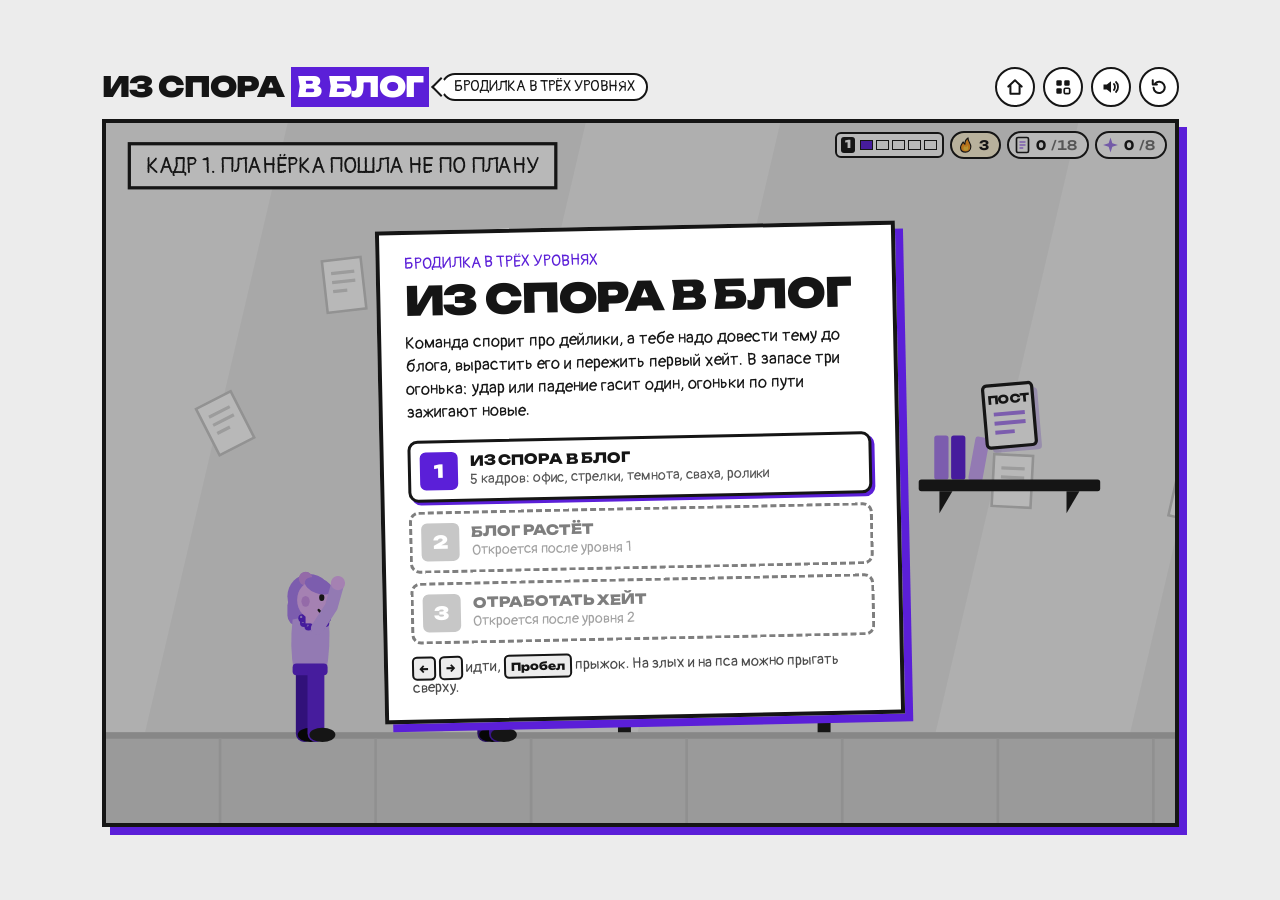
==== commit 92f27b43: "«Из спора в блог»: огоньки-жизни и уровни 2 и 3 Жизни теперь огоньки: три на старте, до пяти, удар и" ====
--- a/blog/index.html
+++ b/blog/index.html
@@ -35,33 +35,49 @@
 .icon-btn svg{width:20px;height:20px}
 .icon-btn[hidden]{display:none}
 .icon-btn:active{transform:translate(1px,1px)}
-button:focus-visible{outline:3px solid var(--flame);outline-offset:3px}
+button:focus-visible,a:focus-visible{outline:3px solid var(--flame);outline-offset:3px}
 #stage{position:relative;border:4px solid var(--ink);box-shadow:8px 8px 0 var(--violet);background:#E8E8E8;flex:none;overflow:hidden}
 #cv{display:block;width:100%;height:100%}
-#hud{position:absolute;top:8px;right:8px;display:flex;gap:6px;align-items:center;pointer-events:none;z-index:2}
-.strip{display:flex;gap:3px;background:#fff;border:2.5px solid var(--ink);padding:4px;border-radius:6px}
+#hud{position:absolute;top:8px;right:8px;display:flex;gap:6px;align-items:center;pointer-events:none;z-index:2;flex-wrap:wrap;justify-content:flex-end;max-width:calc(100% - 16px)}
+.strip{display:flex;gap:3px;align-items:center;background:#fff;border:2.5px solid var(--ink);padding:3px 5px 3px 4px;border-radius:6px}
+.strip b{font:900 11px/1 var(--display);background:var(--ink);color:#fff;border-radius:3px;padding:2px 4px 3px;margin-right:2px}
 .strip i{width:13px;height:10px;border:1.5px solid var(--ink);display:block;background:#fff}
 .strip i.done{background:var(--lilac)}
 .strip i.now{background:var(--violet)}
 .chip{display:flex;align-items:center;gap:5px;background:#fff;border:2.5px solid var(--ink);border-radius:999px;padding:3px 10px 3px 5px;font:800 13px/1 var(--display);font-variant-numeric:tabular-nums}
-.chip svg{width:16px;height:18px;flex:none}
+.chip svg{width:17px;height:18px;flex:none}
 .chip span{font-weight:500;opacity:.6}
-.overlay{position:absolute;inset:0;display:grid;place-items:center;padding:16px;background:rgba(21,21,21,.3);z-index:5;overflow:auto}
+.chip.lives{background:#FFF4D6}
+.chip.bump{animation:bump .45s ease}
+@keyframes bump{30%{transform:scale(1.25)}60%{transform:scale(.92)}}
+.overlay{position:absolute;inset:0;display:flex;padding:16px;background:rgba(21,21,21,.3);z-index:5;overflow:auto}
 .overlay[hidden]{display:none}
-.card{background:#fff;border:4px solid var(--ink);box-shadow:8px 8px 0 var(--violet);max-width:500px;width:100%;padding:20px 24px 22px;transform:rotate(-1.2deg)}
+.card{margin:auto;background:#fff;border:4px solid var(--ink);box-shadow:8px 8px 0 var(--violet);max-width:520px;width:100%;padding:20px 24px 22px;transform:rotate(-1.2deg)}
 .kicker{font:400 16px/1.2 var(--hand);text-transform:uppercase;margin:0 0 8px;color:var(--violet)}
 .card h2{font:900 clamp(24px,4vw,40px)/.98 var(--display);text-transform:uppercase;margin:0 0 12px;letter-spacing:-.03em;text-wrap:balance}
-.lead{font:400 17px/1.35 var(--hand);margin:0 0 18px;max-width:44ch}
-.play{font:800 17px/1 var(--display);text-transform:uppercase;background:var(--violet);color:#fff;border:3px solid var(--ink);padding:14px 24px;border-radius:999px;box-shadow:4px 4px 0 var(--ink);cursor:pointer;letter-spacing:.01em}
-.play:active{transform:translate(2px,2px);box-shadow:2px 2px 0 var(--ink)}
+.lead{font:400 17px/1.35 var(--hand);margin:0 0 16px;max-width:46ch}
+.play,.ghost{font:800 16px/1 var(--display);text-transform:uppercase;border:3px solid var(--ink);padding:13px 20px;border-radius:999px;cursor:pointer;letter-spacing:.01em}
+.play{background:var(--violet);color:#fff;box-shadow:4px 4px 0 var(--ink)}
+.ghost{background:#fff;color:var(--ink);box-shadow:4px 4px 0 var(--violet)}
+.play:active,.ghost:active{transform:translate(2px,2px);box-shadow:2px 2px 0 var(--ink)}
+.play[hidden],.ghost[hidden]{display:none}
+.actions{display:flex;gap:12px;flex-wrap:wrap;align-items:center}
 .keys{font:400 15px/1.3 var(--hand);margin:14px 0 0;color:#4a4a4a}
 .keys kbd{font:800 11px/1 var(--display);border:2px solid var(--ink);border-radius:5px;padding:3px 5px;background:var(--paper);color:var(--ink)}
 .touch .keys .k-desk,.keys .k-touch{display:none}
 .touch .keys .k-touch{display:inline}
-.stats{display:flex;gap:10px;margin:0 0 14px;padding:0;flex-wrap:wrap}
-.stats div{border:2.5px solid var(--ink);padding:8px 12px 9px;min-width:92px;background:var(--paper)}
+.levels{display:grid;gap:9px;margin:0 0 4px}
+.lvl{display:flex;align-items:center;gap:12px;text-align:left;width:100%;background:#fff;border:3px solid var(--ink);border-radius:10px;padding:9px 12px 9px 9px;box-shadow:3px 3px 0 var(--violet);cursor:pointer;color:var(--ink);font:inherit}
+.lvl .n{flex:none;width:38px;height:38px;display:grid;place-items:center;background:var(--violet);color:#fff;font:900 18px/1 var(--display);border-radius:6px}
+.lvl b{display:block;font:800 14px/1.15 var(--display);text-transform:uppercase;letter-spacing:-.01em}
+.lvl small{display:block;font:400 14.5px/1.25 var(--hand);color:#555;margin-top:2px}
+.lvl:disabled{cursor:not-allowed;box-shadow:none;border-style:dashed;opacity:.55}
+.lvl:disabled .n{background:#9a9a9a}
+.lvl:not(:disabled):active{transform:translate(2px,2px);box-shadow:1px 1px 0 var(--violet)}
+.stats{display:flex;gap:9px;margin:0 0 14px;padding:0;flex-wrap:wrap}
+.stats div{border:2.5px solid var(--ink);padding:8px 11px 9px;min-width:84px;background:var(--paper)}
 .stats dt{font:400 14px/1 var(--hand);text-transform:uppercase;margin-bottom:6px}
-.stats dd{margin:0;font:900 22px/1 var(--display);font-variant-numeric:tabular-nums}
+.stats dd{margin:0;font:900 21px/1 var(--display);font-variant-numeric:tabular-nums}
 .stats div:first-child{background:var(--violet);color:#fff}
 #pad{display:none}
 .touch #pad{display:flex;align-items:center;justify-content:space-between;gap:16px}
@@ -85,18 +101,34 @@
   #stage{box-shadow:5px 5px 0 var(--violet)}
   .card{padding:14px 18px 16px}
   .card h2{font-size:22px;margin-bottom:8px}
-  .lead{font-size:15px;margin-bottom:12px}
-  .keys{margin-top:10px;font-size:14px}
-  .play{padding:11px 20px;font-size:15px}
+  .lead{font-size:15px;margin-bottom:10px}
+  .keys{margin-top:8px;font-size:14px}
+  .play,.ghost{padding:10px 16px;font-size:14px}
+  .lvl{padding:6px 10px 6px 7px}
+  .lvl .n{width:30px;height:30px;font-size:15px}
+  .lvl small{display:none}
+  .stats div{padding:6px 9px 7px;min-width:70px}
+  .stats dd{font-size:18px}
 }
 @media (max-width:480px){
   .tag{display:none}
   .chip{font-size:12px;padding:2px 8px 2px 4px}
   .strip i{width:10px}
-  .lead{font-size:15.5px}
+  .lead{font-size:15px;margin-bottom:12px}
+  .card{padding:14px 14px 16px;box-shadow:5px 5px 0 var(--violet)}
+  .card h2{font-size:24px}
+  #intro .keys,.lvl small{display:none}
+  .lvl{padding:6px 10px 6px 7px}
+  .lvl .n{width:30px;height:30px;font-size:15px}
+  .stats{display:grid;grid-template-columns:repeat(4,1fr);gap:6px}
+  .stats div{min-width:0;padding:6px 6px 7px}
+  .stats dt{font-size:11.5px;overflow-wrap:anywhere}
+  .stats dd{font-size:15px}
+  #done .lead,#over .lead{font-size:14.5px}
 }
 @media (prefers-reduced-motion: reduce){
   .card{transform:none}
+  .chip.bump{animation:none}
 }
 </style>
 </head>
@@ -105,48 +137,61 @@
   <header id="top">
     <div class="brand">
       <h1 class="logo">Из спора <mark>в блог</mark></h1>
-      <span class="tag">бродилка в пяти кадрах</span>
+      <span class="tag">бродилка в трёх уровнях</span>
     </div>
     <div class="tools">
       <a class="icon-btn" id="homeLink" href="../" aria-label="В студию bogomolka" title="В студию" hidden><svg viewBox="0 0 24 24" aria-hidden="true"><path d="M4 11.5 12 4l8 7.5M6.5 9.5V20h11V9.5" stroke="currentColor" stroke-width="2.4" fill="none" stroke-linecap="round" stroke-linejoin="round"/></svg></a>
+      <button class="icon-btn" id="menuBtn" type="button" aria-label="Уровни" title="Уровни"><svg viewBox="0 0 24 24" aria-hidden="true"><rect x="4" y="4" width="6.5" height="6.5" rx="1.5" fill="currentColor"/><rect x="13.5" y="4" width="6.5" height="6.5" rx="1.5" fill="currentColor"/><rect x="4" y="13.5" width="6.5" height="6.5" rx="1.5" fill="currentColor"/><rect x="13.5" y="13.5" width="6.5" height="6.5" rx="1.5" fill="none" stroke="currentColor" stroke-width="2"/></svg></button>
       <button class="icon-btn" id="soundBtn" type="button" aria-label="Звук включён" aria-pressed="true">
         <svg viewBox="0 0 24 24" aria-hidden="true"><path d="M3 9h4l5-4v14l-5-4H3z" fill="currentColor"/><path id="sndWaves" d="M15.5 8.5c1.6 1.2 1.6 5.8 0 7M18 6c3.2 2.8 3.2 9.2 0 12" stroke="currentColor" stroke-width="2.2" fill="none" stroke-linecap="round"/><path id="sndOff" d="M15.5 9l5 6M20.5 9l-5 6" stroke="currentColor" stroke-width="2.2" stroke-linecap="round" style="display:none"/></svg>
       </button>
-      <button class="icon-btn" id="restartBtn" type="button" aria-label="Начать заново">
+      <button class="icon-btn" id="restartBtn" type="button" aria-label="Уровень заново" title="Уровень заново">
         <svg viewBox="0 0 24 24" aria-hidden="true"><path d="M5.5 13a6.7 6.7 0 1 0 1.9-5.2" stroke="currentColor" stroke-width="2.4" fill="none" stroke-linecap="round"/><path d="M4.5 4v5h5" stroke="currentColor" stroke-width="2.4" fill="none" stroke-linecap="round" stroke-linejoin="round"/></svg>
       </button>
     </div>
   </header>
 
   <main id="stage">
-    <canvas id="cv" role="img" aria-label="Игровое поле: героиня идёт через пять кадров комикса"></canvas>
+    <canvas id="cv" role="img" aria-label="Игровое поле: героиня идёт по кадрам комикса"></canvas>
     <div id="hud">
-      <div class="strip" id="strip" aria-label="Кадр"><i></i><i></i><i></i><i></i><i></i></div>
-      <div class="chip" aria-label="Собрано постов"><svg viewBox="0 0 20 24" aria-hidden="true"><rect x="2" y="2" width="16" height="20" rx="2" fill="#fff" stroke="#151515" stroke-width="2.2"/><path d="M6 8h8M6 12h8M6 16h5" stroke="#A97CF0" stroke-width="2.2"/></svg><b id="nPosts">0</b><span>/18</span></div>
-      <div class="chip" aria-label="Собрано идей"><svg viewBox="0 0 24 24" aria-hidden="true"><path d="M12 1.5 14.6 9.4 22.5 12 14.6 14.6 12 22.5 9.4 14.6 1.5 12 9.4 9.4Z" fill="#5B1FD8"/></svg><b id="nIdeas">0</b><span>/8</span></div>
+      <div class="strip" id="strip" aria-label="Кадр"></div>
+      <div class="chip lives" id="livesChip" aria-label="Огоньки-жизни"><svg viewBox="0 0 24 24" aria-hidden="true"><path d="M12 22c-4.2 0-7-2.8-7-6.6 0-3.3 2.3-5.2 3.7-7.7.5 1.6 1.3 2.6 2.4 3.1C11 7 12.6 4 15.6 2c-.3 3 1 5.2 2.3 7.2 1 1.6 1.6 3.4 1.6 5.4 0 4.3-3.2 7.4-7.5 7.4z" fill="#FF9A1F" stroke="#151515" stroke-width="1.6" stroke-linejoin="round"/><path d="M12.2 20c-1.9 0-3.2-1.2-3.2-3 0-1.7 1.3-2.7 2-4 .5 1.2 1.3 1.8 2.2 2 .4-1 .9-1.8 1.7-2.5.3 1.3 1 2.2 1 3.7 0 2.2-1.6 3.8-3.7 3.8z" fill="#FFC93C"/></svg><b id="nLives">3</b></div>
+      <div class="chip" aria-label="Собрано постов"><svg viewBox="0 0 20 24" aria-hidden="true"><rect x="2" y="2" width="16" height="20" rx="2" fill="#fff" stroke="#151515" stroke-width="2.2"/><path d="M6 8h8M6 12h8M6 16h5" stroke="#A97CF0" stroke-width="2.2"/></svg><b id="nPosts">0</b><span id="tPosts">/18</span></div>
+      <div class="chip" id="bonusChip"><span id="bIcon" style="display:flex"></span><b id="nBonus">0</b><span id="tBonus">/8</span></div>
     </div>
 
     <section class="overlay" id="intro" aria-labelledby="introTitle">
       <div class="card">
-        <p class="kicker">Кадр 0. Планёрка</p>
-        <h2 id="introTitle">Нужны ли нам дейлики?</h2>
-        <p class="lead">Команда спорит, посты разлетелись по офису. Пройди пять кадров: собери листы, возьми фонарик идей, загляни к свахе и домчи тему до блога на ракетных роликах.</p>
-        <button class="play" id="playBtn" type="button">Играть</button>
-        <p class="keys"><span class="k-desk"><kbd>←</kbd> <kbd>→</kbd> идти, <kbd>Пробел</kbd> прыжок. Стулья летят — прыгай на столы.</span><span class="k-touch">Внизу кнопки: стрелки — идти, большая — прыжок.</span></p>
+        <p class="kicker">Бродилка в трёх уровнях</p>
+        <h2 id="introTitle">Из спора в блог</h2>
+        <p class="lead">Команда спорит про дейлики, а тебе надо довести тему до блога, вырастить его и пережить первый хейт. В запасе три огонька: удар или падение гасит один, огоньки по пути зажигают новые.</p>
+        <button class="play" id="resumeBtn" type="button" hidden style="margin-bottom:12px">Продолжить</button>
+        <div class="levels" id="levelList"></div>
+        <p class="keys"><span class="k-desk"><kbd>←</kbd> <kbd>→</kbd> идти, <kbd>Пробел</kbd> прыжок. На злых и на пса можно прыгать сверху.</span><span class="k-touch">Внизу кнопки: стрелки — идти, большая — прыжок. На злых и на пса можно прыгать сверху.</span></p>
       </div>
     </section>
 
-    <section class="overlay" id="win" hidden aria-labelledby="winTitle">
+    <section class="overlay" id="done" hidden aria-labelledby="doneTitle">
       <div class="card">
-        <p class="kicker">Кадр 6. Финал</p>
-        <h2 id="winTitle">Пост опубликован!</h2>
+        <p class="kicker" id="dKicker">Уровень пройден</p>
+        <h2 id="doneTitle">Пост опубликован!</h2>
         <dl class="stats">
-          <div><dt>Посты</dt><dd id="wPosts">0/18</dd></div>
-          <div><dt>Идеи</dt><dd id="wIdeas">0/8</dd></div>
-          <div><dt>Время</dt><dd id="wTime">0:00</dd></div>
+          <div><dt>Посты</dt><dd id="dPosts">0/18</dd></div>
+          <div><dt id="dBonusLabel">Идеи</dt><dd id="dBonus">0/8</dd></div>
+          <div><dt id="dThirdLabel">Огоньки</dt><dd id="dThird">3</dd></div>
+          <div><dt>Время</dt><dd id="dTime">0:00</dd></div>
         </dl>
-        <p class="lead" id="wLine"></p>
-        <button class="play" id="againBtn" type="button">Сыграть ещё</button>
+        <p class="lead" id="dLine"></p>
+        <div class="actions"><button class="play" id="nextBtn" type="button">Дальше</button><button class="ghost" id="replayBtn" type="button">Ещё раз</button></div>
+      </div>
+    </section>
+
+    <section class="overlay" id="over" hidden aria-labelledby="overTitle">
+      <div class="card">
+        <p class="kicker">Огоньки погасли</p>
+        <h2 id="overTitle">Пост не вышел</h2>
+        <p class="lead" id="oLine">Сегодня победили стулья. Можно продолжить с последнего чекпоинта: собранные посты останутся, огоньков снова будет три.</p>
+        <div class="actions"><button class="play" id="cpBtn" type="button">С чекпоинта</button><button class="ghost" id="lvlAgainBtn" type="button">Уровень заново</button></div>
       </div>
     </section>
   </main>
@@ -169,9 +214,10 @@
 const stage = $('#stage'), app = $('#app'), pad = $('#pad'), headerEl = $('#top');
 
 /* ---------- palette & world constants ---------- */
-const TAU = Math.PI * 2, VH = 540, GY = 470, LEVEL_END = 11800;
+const TAU = Math.PI * 2, VH = 540, GY = 470, MAX_LIVES = 5;
 const INK = '#151515', VIO = '#5B1FD8', VIO_D = '#3D10A6', VIO_M = '#7A45EA', LIL = '#A97CF0', LIL_L = '#C9A6F7';
 const BLUSH = '#E4B0F6', BLUSH_D = '#CB8FE8', FLAME = '#FFC93C', FLAME_D = '#FF9A1F';
+const YEL = '#F8D24B', RED = '#F04438', RED_D = '#C42A22';
 const HAND = '"Pangolin","Marker Felt","Comic Sans MS",cursive';
 const DISP = '"Unbounded","Arial Black",sans-serif';
 const reduceMotion = matchMedia('(prefers-reduced-motion: reduce)').matches;
@@ -180,56 +226,6 @@
 const clamp = (v, a, b) => v < a ? a : v > b ? b : v;
 const lerp = (a, b, t) => a + (b - a) * t;
 const pick = a => a[Math.floor(Math.random() * a.length)];
-
-const ZONES = [
-  { x0: 0, x1: 2200, cap: 'Кадр 1. Планёрка пошла не по плану', dark: false },
-  { x0: 2200, x1: 4400, cap: 'Кадр 2. Посты разлетелись', dark: false },
-  { x0: 4400, x1: 6800, cap: 'Кадр 3. Без идей темно', dark: true },
-  { x0: 6800, x1: 8000, cap: 'Кадр 4. Нужна сваха', dark: false },
-  { x0: 8000, x1: LEVEL_END, cap: 'Кадр 5. В блог на полной скорости', dark: true },
-];
-const GROUND = [[0, 2700], [2900, 3300], [3550, 3900], [4100, 5050], [5250, 5650], [5900, 6150], [6350, LEVEL_END]]
-  .map(([a, b]) => ({ x0: a, x1: b, isGround: true }));
-
-const PLATS = [
-  { x: 420, y: 380, w: 180, k: 'desk' },
-  { x: 660, y: 275, w: 140, k: 'shelf' },
-  { x: 880, y: 380, w: 200, k: 'desk', mon: true },
-  { x: 1120, y: 265, w: 150, k: 'shelf' },
-  { x: 1340, y: 380, w: 190, k: 'desk' },
-  { x: 1580, y: 270, w: 150, k: 'shelf' },
-  { x: 1820, y: 380, w: 180, k: 'desk', mon: true },
-  { x: 2420, y: 360, w: 170, k: 'arrow' },
-  { x: 2650, y: 400, w: 200, k: 'arrow' },
-  { x: 2980, y: 330, w: 150, k: 'arrow' },
-  { x: 3150, y: 235, w: 140, k: 'arrow' },
-  { x: 3335, y: 420, w: 150, k: 'arrow', move: { ax: 'y', a: 300, b: 420, T: 3.2 } },
-  { x: 3620, y: 345, w: 150, k: 'arrow' },
-  { x: 3780, y: 255, w: 150, k: 'arrow' },
-  { x: 3880, y: 405, w: 130, k: 'arrow', move: { ax: 'x', a: 3880, b: 3990, T: 3.0 } },
-  { x: 5070, y: 400, w: 140, k: 'ledge' },
-  { x: 5300, y: 340, w: 150, k: 'ledge' },
-  { x: 5480, y: 240, w: 140, k: 'ledge' },
-  { x: 5690, y: 395, w: 160, k: 'ledge' },
-  { x: 5800, y: 295, w: 130, k: 'ledge' },
-  { x: 6180, y: 385, w: 150, k: 'ledge' },
-  { x: 6450, y: 335, w: 150, k: 'ledge' },
-  { x: 6600, y: 235, w: 130, k: 'ledge' },
-  { x: 6950, y: 370, w: 110, k: 'cabinet' },
-];
-const POSTS = [[730, 225], [980, 330], [1195, 215], [1655, 220], [2080, 420],
-  [2505, 310], [2750, 350], [3055, 280], [3220, 185], [3410, 250], [3855, 205],
-  [5550, 190], [6665, 185], [7005, 320],
-  [8700, 320], [9520, 320], [9960, 300], [10820, 320]];
-const IDEAS = [[4830, 410], [5140, 350], [5375, 280], [5765, 345], [5865, 245], [6050, 410], [6255, 335], [6525, 280]];
-const DOUBTS = [
-  { x0: 4800, x1: 5030, label: 'Банально' },
-  { x0: 5260, x1: 5640, label: 'Не зайдёт' },
-  { x0: 5910, x1: 6140, label: 'Уже было' },
-  { x0: 6370, x1: 6780, label: 'Кому это надо?' },
-];
-const OBST = [{ x: 8700, k: 'cal' }, { x: 9060, k: 'stack' }, { x: 9520, k: 'cal' }, { x: 9960, k: 'stack' }, { x: 10460, k: 'cal' }, { x: 10820, k: 'stack' }];
-const CPS = [330, 2260, 3600, 4460, 5260, 5950, 6860, 8060, 9800];
 
 const PAPERS = Array.from({ length: 14 }, (_, i) => ({ ax: 90 + i * 150 + rnd(-40, 40), y: rnd(60, 330), r: rnd(-0.6, 0.6), ph: rnd(0, TAU) }));
 const SHEETS = [{ ax: 2380, y: 150, r: -0.15 }, { ax: 2900, y: 110, r: 0.12 }, { ax: 3360, y: 175, r: -0.08 }, { ax: 3820, y: 120, r: 0.17 }, { ax: 4270, y: 165, r: -0.12 }];
@@ -247,51 +243,193 @@
   chatty: { skin: BLUSH, skinD: BLUSH_D, hair: VIO_D, hairD: '#250873', top: LIL, topD: '#8656E6', pants: '#161616', pantsD: '#000', shoe: VIO, style: 'short' },
   guy: { skin: BLUSH, skinD: BLUSH_D, hair: '#161616', hairD: '#000', top: '#B58AF3', topD: '#9566EC', pants: VIO, pantsD: VIO_D, shoe: '#161616', style: 'short' },
   svaha: { skin: BLUSH, skinD: BLUSH_D, hair: '#161616', hairD: '#2B2B2B', top: VIO, topD: VIO_D, pants: '#161616', pantsD: '#000', shoe: '#161616', style: 'bun', glasses: true, blush: true },
+  beanie: { skin: BLUSH, skinD: BLUSH_D, hair: '#6A2DE6', hairD: VIO_D, top: VIO_M, topD: VIO, pants: '#161616', pantsD: '#000', shoe: '#161616', style: 'beanie', glasses: true, glassesC: INK },
+  spiky: { skin: BLUSH, skinD: BLUSH_D, hair: LIL, hairD: VIO_M, top: '#161616', topD: '#000', pants: VIO_D, pantsD: '#2A0B73', shoe: '#161616', style: 'spikyL' },
+  plateGuy: { skin: BLUSH, skinD: BLUSH_D, hair: '#161616', hairD: '#000', top: VIO, topD: VIO_D, pants: '#161616', pantsD: '#000', shoe: '#161616', style: 'bowl' },
+  skeptic: { skin: BLUSH, skinD: BLUSH_D, hair: '#F2F2F2', hairD: '#D4D4D4', top: LIL, topD: '#8656E6', pants: VIO_D, pantsD: '#2A0B73', shoe: '#161616', style: 'white' },
 };
+
+const ROPE = { x0: 5340, x1: 6800, y: 330, sag: 90 };
+const ropeY = x => ROPE.y + ROPE.sag * Math.sin(Math.PI * clamp((x - ROPE.x0) / (ROPE.x1 - ROPE.x0), 0, 1));
+const PHOTOS = Array.from({ length: 7 }, (_, i) => {
+  const cx = 5450 + i * 205;
+  return { x: cx - 60, y: Math.round(ropeY(cx) + 10), w: 120, k: 'photo', img: ['flag', 'head', 'night', 'heart', 'flag', 'night', 'head'][i], sway: i * 0.9, loose: [2, 4, 5].includes(i) };
+});
+const ICONS = {
+  idea: '<svg viewBox="0 0 24 24" aria-hidden="true"><path d="M12 1.5 14.6 9.4 22.5 12 14.6 14.6 12 22.5 9.4 14.6 1.5 12 9.4 9.4Z" fill="#5B1FD8"/></svg>',
+  topic: '<svg viewBox="0 0 24 24" aria-hidden="true"><path d="M3 5a2 2 0 012-2h14a2 2 0 012 2v9a2 2 0 01-2 2h-8l-5 4v-4H5a2 2 0 01-2-2z" fill="#5B1FD8"/><path d="M7 8h10M7 11.5h6" stroke="#fff" stroke-width="2" stroke-linecap="round"/></svg>',
+  clap: '<svg viewBox="0 0 24 24" aria-hidden="true"><circle cx="12" cy="12" r="10" fill="#fff" stroke="#151515" stroke-width="2"/><path d="M8 15v-4.5a1.3 1.3 0 012.6 0V9a1.3 1.3 0 012.6 0v.5a1.3 1.3 0 012.6 0V15a3.5 3.5 0 01-3.5 3.5h-1.7A2.6 2.6 0 018 15z" fill="#F8D24B" stroke="#151515" stroke-width="1.2"/></svg>',
+};
+
+const LEVELS = [
+  {
+    id: 1, title: 'Из спора в блог', sub: '5 кадров: офис, стрелки, темнота, сваха, ролики',
+    end: 11800, start: 330,
+    zones: [
+      { x0: 0, x1: 2200, kind: 'office', cap: 'Кадр 1. Планёрка пошла не по плану' },
+      { x0: 2200, x1: 4400, kind: 'posts', cap: 'Кадр 2. Посты разлетелись' },
+      { x0: 4400, x1: 6800, kind: 'dark', cap: 'Кадр 3. Без идей темно', capDark: true },
+      { x0: 6800, x1: 8000, kind: 'match', cap: 'Кадр 4. Нужна сваха' },
+      { x0: 8000, x1: 11800, kind: 'rush', cap: 'Кадр 5. В блог на полной скорости', capDark: true },
+    ],
+    ground: [[0, 2700], [2900, 3300], [3550, 3900], [4100, 5050], [5250, 5650], [5900, 6150], [6350, 11800]],
+    plats: [
+      { x: 420, y: 380, w: 180, k: 'desk' }, { x: 660, y: 275, w: 140, k: 'shelf' }, { x: 880, y: 380, w: 200, k: 'desk', mon: true },
+      { x: 1120, y: 265, w: 150, k: 'shelf' }, { x: 1340, y: 380, w: 190, k: 'desk' }, { x: 1580, y: 270, w: 150, k: 'shelf' },
+      { x: 1820, y: 380, w: 180, k: 'desk', mon: true },
+      { x: 2420, y: 360, w: 170, k: 'arrow' }, { x: 2650, y: 400, w: 200, k: 'arrow' }, { x: 2980, y: 330, w: 150, k: 'arrow' },
+      { x: 3150, y: 235, w: 140, k: 'arrow' }, { x: 3335, y: 420, w: 150, k: 'arrow', move: { ax: 'y', a: 300, b: 420, T: 3.2 } },
+      { x: 3620, y: 345, w: 150, k: 'arrow' }, { x: 3780, y: 255, w: 150, k: 'arrow' },
+      { x: 3880, y: 405, w: 130, k: 'arrow', move: { ax: 'x', a: 3880, b: 3990, T: 3.0 } },
+      { x: 5070, y: 400, w: 140, k: 'ledge' }, { x: 5300, y: 340, w: 150, k: 'ledge' }, { x: 5480, y: 240, w: 140, k: 'ledge' },
+      { x: 5690, y: 395, w: 160, k: 'ledge' }, { x: 5800, y: 295, w: 130, k: 'ledge' }, { x: 6180, y: 385, w: 150, k: 'ledge' },
+      { x: 6450, y: 335, w: 150, k: 'ledge' }, { x: 6600, y: 235, w: 130, k: 'ledge' },
+      { x: 6950, y: 370, w: 110, k: 'cabinet' },
+    ],
+    posts: [[730, 225], [980, 330], [1195, 215], [1655, 220], [2080, 420], [2505, 310], [2750, 350], [3055, 280], [3220, 185], [3410, 250], [3855, 205],
+      [5550, 190], [6665, 185], [7005, 320], [8700, 320], [9520, 320], [9960, 300], [10820, 320]],
+    bonus: { kind: 'idea', label: 'Идеи', items: [[4830, 410], [5140, 350], [5375, 280], [5765, 345], [5865, 245], [6050, 410], [6255, 335], [6525, 280]] },
+    flames: [[2600, 300], [7650, 420]],
+    cps: [330, 2260, 3600, 4460, 5260, 5950, 6860, 8060, 9800].map(x => ({ x, y: GY })),
+    doubts: [{ x0: 4800, x1: 5030, label: 'Банально' }, { x0: 5260, x1: 5640, label: 'Не зайдёт' }, { x0: 5910, x1: 6140, label: 'Уже было' }, { x0: 6370, x1: 6780, label: 'Кому это надо?' }],
+    obst: [{ x: 8700, k: 'cal' }, { x: 9060, k: 'stack' }, { x: 9520, k: 'cal' }, { x: 9960, k: 'stack' }, { x: 10460, k: 'cal' }, { x: 10820, k: 'stack' }],
+    spawners: [{ kind: 'rollchair', x0: 8300, x1: 10950, every: [2.3, 3.3] }],
+    npcs: () => [
+      { id: 'lav', look: LOOKS.lav, x: 190, y: GY, s: 1, face: 1, pose: 'up', line: 'Без дейликов — хаос!', off: 0.4 },
+      { id: 'thr', look: LOOKS.thrower, x: 1290, y: GY, s: 1.05, face: -1, pose: 'throw', line: 'Дейлики — зло!', thrower: true, throwKind: 'chair', cool: 1, wind: 0, empty: 0, off: 1.7 },
+      { id: 'jmp', look: LOOKS.jumper, x: 1440, y: 380, s: 1, face: -1, pose: 'up', line: 'Пять минут, не больше!', jumper: true, off: 3.1 },
+      { id: 'cht', look: LOOKS.chatty, x: 2060, y: GY, s: 1, face: -1, pose: 'throw', line: 'Давайте в чатике?', thrower: true, throwKind: 'chair', cool: 1.5, wind: 0, empty: 0, off: 0.9 },
+      { id: 'guy', look: LOOKS.guy, x: 2360, y: GY, s: 1, face: 1, pose: 'reach', line: 'Хватай пост!', off: 2.2 },
+      { id: 'sv', look: LOOKS.svaha, x: 7480, y: GY, s: 1.18, face: -1, custom: 'sv' },
+    ],
+    finish: { x: 11350, kind: 'publish', at: 11288 },
+    intro: [[INTRO, 6.5], ['Соберу посты — и в блог!', 2.6]],
+    story: [
+      { x: 2250, f: () => say('Ого, посты разлетелись по стрелкам!', 3) },
+      { x: 4440, f: () => say('Темно. Где-то тут были идеи…', 3) },
+      { x: 6850, f: () => say('Кто это там на телефоне?', 2.2) },
+      { x: 8010, f: () => { if (!P.hasSkates) equipSkates(true); else say('В блог!!!', 2); } },
+    ],
+    done: { kicker: 'Уровень 1 пройден', title: 'Пост опубликован!', line: 'Тема про дейлики стала постом.' },
+  },
+  {
+    id: 2, title: 'Блог растёт', sub: '3 кадра: личные темы, три навыка, гайд со снимками',
+    end: 7800, start: 330,
+    zones: [
+      { x0: 0, x1: 2500, kind: 'personal', cap: 'Кадр 1. Личные темы' },
+      { x0: 2500, x1: 5000, kind: 'skills', cap: 'Кадр 2. Три навыка', capDark: true },
+      { x0: 5000, x1: 7800, kind: 'guide', cap: 'Кадр 3. Гайд со снимками' },
+    ],
+    ground: [[0, 3280], [4560, 5380], [6760, 7800]],
+    plats: [
+      { x: 520, y: 385, w: 200, k: 'table', lap: true }, { x: 760, y: 270, w: 150, k: 'shelf' },
+      { x: 1000, y: 385, w: 180, k: 'table', mug: true }, { x: 1250, y: 205, w: 150, k: 'shelf' }, { x: 1420, y: 385, w: 170, k: 'table' },
+      { x: 2900, y: 400, w: 380, k: 'brick', label: 'общие знания', yellow: true },
+      { x: 3330, y: 300, w: 360, k: 'brick', label: 'насмотренность' },
+      { x: 3740, y: 200, w: 380, k: 'brick', label: 'работа со смыслами' },
+      { x: 4170, y: 300, w: 160, k: 'brick' }, { x: 4380, y: 390, w: 150, k: 'brick' },
+      ...PHOTOS,
+    ],
+    posts: [[620, 335], [835, 220], [1090, 335], [1325, 150], [2350, 420], [3100, 350], [3510, 250], [3930, 150], [4250, 250],
+      [5250, 420], [5450, 310], [5860, 360], [6270, 375], [6980, 420]],
+    bonus: { kind: 'topic', label: 'Темы', items: [[450, 420], [1500, 300], [3305, 300], [3715, 200], [4800, 420], [5655, 300], [6475, 300], [6680, 280]] },
+    flames: [[1600, 170], [6065, 300]],
+    cps: [{ x: 330, y: GY }, { x: 2600, y: GY }, { x: 3500, y: 300 }, { x: 4600, y: GY }, { x: 5200, y: GY }, { x: 6850, y: GY }],
+    dogs: [{ x0: 350, x1: 1700 }],
+    spawners: [{ kind: 'stud', x0: 2650, x1: 4150, every: [2.6, 3.4], from: [4090, 200] }],
+    npcs: () => [
+      { id: 'beanie', look: LOOKS.beanie, x: 2080, y: GY, s: 1.15, face: -1, custom: 'desk2', line: 'Надо спросить у людей, как тебя отучить ставить лапы на стол', off: 0.3 },
+      { id: 'cat', x: 3600, y: 300, custom: 'cat', line: 'Насмотренность — это смотреть, смотреть и ещё раз смотреть', off: 0, cyc: 7, on: 3.2 },
+      { id: 'man', x: 3800, y: 200, custom: 'man', line: 'Работа со смыслами — самый редкий навык', off: 3.6, cyc: 7, on: 3.2 },
+    ],
+    finish: { x: 7120, kind: 'console', at: 7080 },
+    intro: [['Блог запущен. Теперь — о чём писать?', 3.2], ['Начну с личного.', 2.2]],
+    story: [
+      { x: 2560, f: () => say('Три навыка. Лезу по кирпичикам наверх!', 2.8) },
+      { x: 5060, f: () => say('Гайд по съёмке. Осторожно: некоторые снимки держатся на одной прищепке!', 3.6) },
+    ],
+    done: { kicker: 'Уровень 2 пройден', title: 'Гайд готов!', line: 'Личные темы, три навыка и гайд со снимками уже в блоге.' },
+  },
+  {
+    id: 3, title: 'Отработать хейт', sub: '2 кадра: нецифровые метрики и тарелка хейта',
+    end: 6600, start: 520,
+    zones: [
+      { x0: 0, x1: 2700, kind: 'metrics', cap: 'Кадр 1. Нецифровые метрики', capDark: true },
+      { x0: 2700, x1: 6600, kind: 'hate', cap: 'Кадр 2. Отработать хейт', capDark: true },
+    ],
+    ground: [[0, 1550], [1800, 3500], [3720, 4500], [4720, 6600]],
+    plats: [
+      { x: 700, y: 420, w: 110, k: 'paper', move: { ax: 'y', a: 230, b: 420, T: 3.4 } },
+      { x: 1190, y: 420, w: 110, k: 'paper', move: { ax: 'y', a: 210, b: 420, T: 3.0, ph: 1.5 } },
+      { x: 1560, y: 400, w: 120, k: 'tag', move: { ax: 'x', a: 1560, b: 1680, T: 2.6 } },
+      { x: 2100, y: 345, w: 130, k: 'tag' },
+      { x: 3200, y: 345, w: 140, k: 'dish' }, { x: 3540, y: 400, w: 130, k: 'dish' }, { x: 4100, y: 335, w: 140, k: 'dish' },
+      { x: 4540, y: 390, w: 130, k: 'dish', move: { ax: 'x', a: 4540, b: 4600, T: 2.4 } }, { x: 5100, y: 345, w: 140, k: 'dish' },
+    ],
+    posts: [[600, 420], [755, 180], [1245, 160], [1620, 340], [2165, 295], [2560, 420], [3270, 295], [3605, 350], [4170, 285], [4605, 330], [5170, 295], [5450, 420]],
+    bonus: { kind: 'clap', label: 'Хлопки', items: [[1000, 420], [1460, 420], [1740, 300], [2290, 250], [2600, 330], [2950, 330], [3900, 420], [4900, 300], [5300, 330]] },
+    flames: [[1245, 112], [4170, 200]],
+    cps: [{ x: 520, y: GY }, { x: 1850, y: GY }, { x: 2750, y: GY }, { x: 3760, y: GY }, { x: 4760, y: GY }],
+    zaps: [{ x0: 620, x1: 900, ph: 0 }, { x0: 1100, x1: 1400, ph: 1.1 }, { x0: 2050, x1: 2350, ph: 2.0 }],
+    blobs: [{ x0: 2850, x1: 3150 }, { x0: 3760, x1: 4050 }, { x0: 4250, x1: 4480 }, { x0: 4780, x1: 5050 }, { x0: 5200, x1: 5480 }],
+    npcs: () => [
+      { id: 'spiky', look: LOOKS.spiky, x: 300, y: GY, s: 1.12, face: -1, custom: 'desk3', line: 'Офферы, ивенты и хлопки — тоже метрики!', off: 0.5 },
+      { id: 'plate', look: LOOKS.plateGuy, x: 5700, y: GY, s: 1.15, face: -1, custom: 'plate', thrower: true, throwKind: 'blob', range: [-820, -70], line: 'Угощайся, свежий хейт!', cool: 1, wind: 0, empty: 0, off: 1.2 },
+      { id: 'skeptic', look: LOOKS.skeptic, x: 6120, y: GY, s: 1.15, face: -1, custom: 'skeptic', line: 'Ну-ну. И что ты на это ответишь?', off: 3 },
+    ],
+    finish: { x: 6120, kind: 'skeptic', at: 5990 },
+    intro: [['Блог растёт, а с ним и комментарии…', 3], ['Сначала посчитаю метрики. Не цифрами!', 2.6]],
+    story: [
+      { x: 2760, f: () => say('Хейт летит с тарелки. Прыгаю сверху — и он отработан!', 3.4) },
+    ],
+    done: { kicker: 'Уровень 3 пройден · игра пройдена', title: 'Хейт отработан!', line: 'Блог живёт, хейт отработан, скептик подписался.' },
+  },
+];
 
 /* ---------- state ---------- */
 let S = 1, viewW = 960, dpr = 1;
-let W, P, state = 'intro', time = 0, worldT = 0, camX = 0, shake = 0, winning = false, winT = 0;
-let stats = { posts: 0, ideas: 0 };
+let LV = LEVELS[0], lvIdx = 0, GR = [], W, P;
+let state = 'intro', time = 0, worldT = 0, camX = 0, shake = 0, winning = false, winT = 0, dead = false, deadT = 0;
+let lives = 3, stats = { posts: 0, bonus: 0, hate: 0 };
 let H = { bubble: null, queue: [] };
-let heroTip = null, lastT = 0, hudL = 1e9, hudB = 0;
-
-function makeNpcs() {
-  return [
-    { id: 'lav', look: LOOKS.lav, x: 190, y: GY, s: 1, face: 1, pose: 'up', line: 'Без дейликов — хаос!', off: 0.4 },
-    { id: 'thr', look: LOOKS.thrower, x: 1290, y: GY, s: 1.05, face: -1, pose: 'throw', line: 'Дейлики — зло!', thrower: true, cool: 1, wind: 0, empty: 0, off: 1.7 },
-    { id: 'jmp', look: LOOKS.jumper, x: 1440, y: 380, s: 1, face: -1, pose: 'up', line: 'Пять минут, не больше!', jumper: true, off: 3.1 },
-    { id: 'cht', look: LOOKS.chatty, x: 2060, y: GY, s: 1, face: -1, pose: 'throw', line: 'Давайте в чатике?', thrower: true, cool: 1.5, wind: 0, empty: 0, off: 0.9 },
-    { id: 'guy', look: LOOKS.guy, x: 2360, y: GY, s: 1, face: 1, pose: 'reach', line: 'Хватай пост!', off: 2.2 },
-    { id: 'sv', look: LOOKS.svaha, x: 7480, y: GY, s: 1.18, face: -1, pose: 'phone' },
-  ];
-}
+let heroTip = null, lastT = 0, hudL = 1e9, hudB = 0, hudKey = '';
+
 function makeWorld() {
-  return {
-    plats: PLATS.map(p => ({ ...p, dx: 0, dy: 0 })),
-    posts: POSTS.map(([x, y], i) => ({ id: i, x, y, taken: false, ph: rnd(0, TAU) })),
-    ideas: IDEAS.map(([x, y], i) => ({ id: i, x, y, taken: false, ph: rnd(0, TAU) })),
-    doubts: DOUBTS.map(d => ({ ...d, x: (d.x0 + d.x1) / 2, dir: 1, scared: 0, t: rnd(0, 5) })),
-    chairs: [], warns: [], pops: [], dust: [], lines: [], confetti: [],
-    npcs: makeNpcs(),
-    hand: { x: 4640, out: 0, taken: false },
-    skates: { x: 7800, y: -80, vy: 0, active: false, taken: false },
-    sv: { phase: 0, t: 0 },
-    finish: { x: 11350, press: 0 },
-    fired: new Set(),
-    z5t: 1.2,
+  const w = {
+    plats: LV.plats.map(p => ({ ...p, dx: 0, dy: 0, bx: p.x, by: p.y, state: 'idle', t: 0, vy: 0, off: false })),
+    posts: LV.posts.map(([x, y], i) => ({ id: i, x, y, taken: false, ph: rnd(0, TAU) })),
+    bonus: LV.bonus.items.map(([x, y], i) => ({ id: i, x, y, taken: false, ph: rnd(0, TAU) })),
+    flames: (LV.flames || []).map(([x, y], i) => ({ id: i, x, y, taken: false, ph: rnd(0, TAU) })),
+    doubts: (LV.doubts || []).map(d => ({ ...d, x: (d.x0 + d.x1) / 2, dir: 1, scared: 0, t: rnd(0, 5) })),
+    dogs: (LV.dogs || []).map(d => ({ ...d, x: (d.x0 + d.x1) / 2, y: GY, vy: 0, dir: 1, ph: 0, hopT: rnd(1.5, 2.5), boop: 0 })),
+    blobs: (LV.blobs || []).map(b => ({ ...b, x: (b.x0 + b.x1) / 2, y: GY, vx: 0, vy: 0, dir: Math.random() < 0.5 ? -1 : 1, hopT: rnd(0.3, 1.2), squash: 0, thrown: false, dead: false, t: 0 })),
+    zaps: (LV.zaps || []).map(z => ({ ...z })),
+    obst: LV.obst || [],
+    chairs: [], studs: [], warns: [], pops: [], dust: [], lines: [], confetti: [],
+    npcs: LV.npcs(),
+    spawn: (LV.spawners || []).map(s => ({ ...s, t: 1.2 })),
+    fired: new Set(), flash: 0, won: false,
+    finish: { ...LV.finish, press: 0 },
   };
+  if (LV.id === 1) {
+    w.hand = { x: 4640, out: 0, taken: false };
+    w.skates = { x: 7800, y: -80, vy: 0, active: false, taken: false };
+    w.sv = { phase: 0, t: 0 };
+  }
+  return w;
 }
 function makePlayer() {
-  return { x: 330, y: GY, vx: 0, vy: 0, onGround: true, ground: GROUND[0], face: 1, coyote: 0, jumpBuf: 0, inv: 0, stun: 0, ph: 0, hasFlash: false, hasSkates: false, cp: 330 };
-}
-function resetGame() {
-  W = makeWorld(); P = makePlayer();
-  stats = { posts: 0, ideas: 0 }; time = 0; camX = 0; shake = 0; winning = false; winT = 0;
-  H = { bubble: null, queue: [] }; heroTip = null; hudKey = '';
-  hud();
-}
-
+  return { x: LV.start, y: GY, prevY: GY, vx: 0, vy: 0, onGround: true, ground: null, face: 1, coyote: 0, jumpBuf: 0, inv: 0, stun: 0, ph: 0, hasFlash: false, hasSkates: false, cp: LV.cps[0] };
+}
+function loadLevel(i, keepLives) {
+  lvIdx = clamp(i, 0, LEVELS.length - 1); LV = LEVELS[lvIdx];
+  GR = LV.ground.map(([a, b]) => ({ x0: a, x1: b, isGround: true }));
+  W = makeWorld(); P = makePlayer(); P.ground = support(P.x);
+  lives = keepLives ? Math.max(3, lives) : 3;
+  stats = { posts: 0, bonus: 0, hate: 0 }; time = 0; camX = 0; shake = 0; winning = false; winT = 0; dead = false; deadT = 0;
+  H = { bubble: null, queue: [] }; heroTip = null;
+  buildHud(); hud(true);
+}
 /* ---------- input ---------- */
 const keys = { left: false, right: false, jump: false };
 const touch = { left: false, right: false, jump: false };
@@ -300,7 +438,6 @@
 const KEYMAP = { ArrowLeft: 'left', KeyA: 'left', ArrowRight: 'right', KeyD: 'right', Space: 'jump', ArrowUp: 'jump', KeyW: 'jump' };
 addEventListener('keydown', e => {
   const k = KEYMAP[e.code];
-  if (state === 'intro' && (e.code === 'Enter' || e.code === 'Space') && document.activeElement !== $('#playBtn')) { e.preventDefault(); startPlay(); return; }
   if (!k) return;
   if (state === 'play') e.preventDefault();
   if (k === 'jump' && !keys.jump) pressJump();
@@ -353,6 +490,10 @@
   } catch (_) {}
 }
 const sfx = {
+  bounce: () => { tone(220, 880, 0.18, 'square', 0.045); },
+  stomp: () => { tone(500, 160, 0.12, 'square', 0.05); tone(900, 1300, 0.1, 'triangle', 0.05, 0.06); },
+  flame: () => { tone(392, 784, 0.12, 'triangle', 0.08); tone(784, 1175, 0.16, 'triangle', 0.06, 0.08); tone(1175, 1568, 0.2, 'sine', 0.05, 0.16); },
+  creak: () => tone(180, 140, 0.18, 'sawtooth', 0.025),
   jump: () => tone(300, 600, 0.13, 'square', 0.035),
   post: () => { tone(784, 1046, 0.08, 'triangle', 0.09); tone(1046, 1568, 0.12, 'triangle', 0.07, 0.06); },
   idea: () => { tone(1318, 1975, 0.16, 'sine', 0.09); tone(1975, 2637, 0.2, 'sine', 0.05, 0.08); },
@@ -411,7 +552,6 @@
   c.arcTo(x, y + h, x, y, r); c.arcTo(x, y, x + w, y, r); c.closePath();
 }
 function circle(x, y, r) { ctx.beginPath(); ctx.arc(x, y, r, 0, TAU); ctx.fill(); }
-function zoneIdx(x) { for (let i = 0; i < ZONES.length; i++) if (x < ZONES[i].x1) return i; return ZONES.length - 1; }
 function px(ax, f, z) { return ax + (camX - z.x0) * (1 - f); }
 function heroHits(x0, y0, x1, y1) { return P.x + 16 > x0 && P.x - 16 < x1 && P.y > y0 && P.y - 98 < y1; }
 function rot(x, y, a) { const c = Math.cos(a), s = Math.sin(a); return [x * c - y * s, x * s + y * c]; }
@@ -422,17 +562,25 @@
   H.bubble = { text, t: 0, dur, quip };
 }
 function sayNext(text, dur) { H.queue.push({ text, dur }); }
-function pop(x, y, text) { W.pops.push({ x, y, text, t: 0 }); }
+function pop(x, y, text, col) { W.pops.push({ x, y, text, col, t: 0 }); }
 
 /* ---------- people ---------- */
 const HAIR = {
   curly: { back: [[-11, -6, 14], [-3, -14, 13], [8, -14, 10], [-17, 5, 12], [-15, 17, 11], [-7, 21, 9], [-21, -6, 8], [-22, 12, 7]],
     dots: [[-10, -3, 4], [-4, -11, 4], [-15, 10, 4], [1, -18, 3], [-12, 20, 3], [-19, -1, 3]], front: [[5, -14, 8.5], [11, -11, 6], [13.5, -6, 4]] },
   short: { back: [[-7, -10, 10], [2, -14, 9], [10, -11, 7], [-11, -1, 8]], dots: [], front: [[8, -12, 6], [12.5, -8, 4]] },
+  white: { back: [[-8, -10, 11], [1, -15, 11], [10, -12, 9], [-13, -1, 9], [-12, 9, 7], [-4, -18, 8]], dots: [], front: [[7, -13, 7], [12, -9, 5]] },
   bun: { back: [[-5, -5, 16], [-7, -27, 12], [-15, 7, 10], [-12, 16, 7]], dots: [[-9, -28, 4], [-3, -21, 3], [-4, -9, 4]], front: [[6, -12, 8], [12, -9, 5]] },
 };
 function hairBack(L) {
   const hx = 2, hy = -102, h = HAIR[L.style];
+  if (L.style === 'beanie') { ctx.fillStyle = L.hairD; circle(hx - 9, hy + 4, 7); return; }
+  if (L.style === 'bowl') { ctx.fillStyle = L.hair; ctx.beginPath(); ctx.ellipse(hx - 1, hy - 4, 15.5, 14, 0, 0, TAU); ctx.fill(); return; }
+  if (L.style === 'spikyL') {
+    ctx.fillStyle = L.hair; ctx.beginPath();
+    for (let i = 0; i <= 14; i++) { const a = Math.PI * (0.92 + i / 14 * 1.22), r = i % 2 ? 15 : 31; const x = hx - 2 + Math.cos(a) * r, y = hy - 5 + Math.sin(a) * r; i ? ctx.lineTo(x, y) : ctx.moveTo(x, y); }
+    ctx.closePath(); ctx.fill(); ctx.fillStyle = L.hairD; circle(hx - 6, hy - 9, 7); return;
+  }
   ctx.fillStyle = L.hair;
   if (h) {
     for (const [x, y, r] of h.back) circle(hx + x, hy + y, r);
@@ -449,6 +597,9 @@
 }
 function hairFront(L) {
   const hx = 2, hy = -102, h = HAIR[L.style];
+  if (L.style === 'beanie') { ctx.fillStyle = L.hair; ctx.beginPath(); ctx.ellipse(hx + 1, hy - 7, 15.5, 13, 0, Math.PI, TAU); ctx.fill(); ctx.fillStyle = L.hairD; rr(ctx, hx - 15, hy - 10, 32, 7, 3); ctx.fill(); return; }
+  if (L.style === 'bowl') { ctx.fillStyle = L.hair; rr(ctx, hx - 10, hy - 17, 26, 9, 4); ctx.fill(); return; }
+  if (L.style === 'spikyL') { ctx.fillStyle = L.hair; circle(hx + 9, hy - 13, 6); return; }
   ctx.fillStyle = L.hair;
   if (h) for (const [x, y, r] of h.front) circle(hx + x, hy + y, r);
   else if (L.style === 'bob') { ctx.beginPath(); ctx.ellipse(hx + 5, hy - 11, 11, 6, 0.35, 0, TAU); ctx.fill(); }
@@ -480,6 +631,10 @@
       const k = o.talk ? 1 : 0.25, w = Math.sin(worldT * 4) * 0.35 * k;
       return [0.95 + w, 2.0 + w];
     }
+    case 'selfie': return side > 0 ? [2.15, 2.95] : [0.3, 0.9];
+    case 'chin': return side > 0 ? [0.6, 2.75] : [0.15, 0.5];
+    case 'plate': return side > 0 ? [1.25, 1.62] : [0.2, 0.6];
+    case 'desk': return side > 0 ? [0.95, 1.6] : [0.75, 1.5];
     case 'air': return side > 0 ? [2.3, 2.7] : [-0.9, -0.5];
     default: { const a = -Math.sin(p) * 0.55 * amp; return [a, a + 0.45 + 0.3 * amp]; }
   }
@@ -509,6 +664,8 @@
   if (o.eyes === 'happy') {
     ctx.beginPath(); ctx.arc(ex, ey + 2, 3.6, Math.PI * 1.12, Math.PI * 1.9); ctx.stroke();
     ctx.beginPath(); ctx.moveTo(ex + 3.2, ey - 0.2); ctx.lineTo(ex + 5.6, ey - 2); ctx.stroke();
+  } else if (o.eyes === 'meh') {
+    ctx.beginPath(); ctx.moveTo(ex - 3.5, ey - 1); ctx.lineTo(ex + 3.5, ey - 1.5); ctx.stroke(); ctx.beginPath(); ctx.arc(ex, ey - 0.5, 2.2, 0, Math.PI); ctx.fill();
   } else if (o.eyes === 'squint') {
     ctx.beginPath(); ctx.moveTo(ex - 3, ey - 3); ctx.lineTo(ex + 2, ey); ctx.lineTo(ex - 3, ey + 3); ctx.stroke();
   } else {
@@ -516,11 +673,12 @@
   }
   ctx.beginPath(); ctx.moveTo(ex - 3.5, ey - 6.5); ctx.quadraticCurveTo(ex + 1, ey - 9, ex + 5, ey - 7.2); ctx.stroke();
   ctx.lineWidth = 1.6; ctx.beginPath(); ctx.moveTo(hx + 13.2, hy + 0.5); ctx.quadraticCurveTo(hx + 16, hy + 4, hx + 12.8, hy + 5); ctx.stroke();
-  if (o.mouth > 0.05) { ctx.beginPath(); ctx.ellipse(hx + 9, hy + 9, 3.3, 1 + o.mouth * 3, 0, 0, TAU); ctx.fill(); }
+  if (o.grin) { ctx.beginPath(); ctx.arc(hx + 8, hy + 5, 6, 0, Math.PI); ctx.closePath(); ctx.fill(); ctx.fillStyle = '#fff'; ctx.fillRect(hx + 3, hy + 5.5, 10, 2.6); ctx.fillStyle = INK; }
+  else if (o.mouth > 0.05) { ctx.beginPath(); ctx.ellipse(hx + 9, hy + 9, 3.3, 1 + o.mouth * 3, 0, 0, TAU); ctx.fill(); }
   else { ctx.lineWidth = 1.9; ctx.beginPath(); ctx.arc(hx + 8.5, hy + 6, 3.8, 0.12 * Math.PI, 0.85 * Math.PI); ctx.stroke(); }
   if (L.blush) { ctx.fillStyle = 'rgba(203,143,232,.75)'; ctx.beginPath(); ctx.ellipse(hx + 4.5, hy + 5, 3.2, 2.1, 0, 0, TAU); ctx.fill(); }
   if (L.glasses) {
-    ctx.strokeStyle = VIO; ctx.lineWidth = 2.3; rr(ctx, ex - 5, ey - 4.5, 11, 8.5, 3); ctx.stroke();
+    ctx.strokeStyle = L.glassesC || VIO; ctx.lineWidth = 2.3; rr(ctx, ex - 5, ey - 4.5, 11, 8.5, 3); ctx.stroke();
     ctx.beginPath(); ctx.moveTo(ex - 5, ey - 1); ctx.lineTo(hx - 3, hy - 2); ctx.stroke();
   }
   hairFront(L);
@@ -576,6 +734,24 @@
     ctx.restore();
     out.tip = toW(fh[0] + 34, fh[1]);
   }
+  if (o.hold === 'phone2') {
+    ctx.save(); ctx.translate(fh[0], fh[1] - 4); ctx.rotate(-0.15);
+    ctx.fillStyle = VIO_D; rr(ctx, -7, -16, 14, 26, 3); ctx.fill(); ctx.fillStyle = INK; circle(-2.5, -11, 1.8); circle(2.5, -11, 1.8); circle(-2.5, -6, 1.8);
+    ctx.fillStyle = YEL; ctx.beginPath(); for (let i = 0; i < 8; i++) { const a = i / 8 * TAU, r = i % 2 ? 2 : 6; ctx.lineTo(8 + Math.cos(a) * r, -18 + Math.sin(a) * r); } ctx.closePath(); ctx.fill();
+    ctx.restore();
+  }
+  if (o.hold === 'plate') {
+    const qx = fh[0] + 12, qy = fh[1] - 2;
+    ctx.fillStyle = '#D8D8D8'; ctx.beginPath(); ctx.ellipse(qx, qy + 2, 34, 8, 0, 0, TAU); ctx.fill();
+    ctx.fillStyle = '#fff'; ctx.beginPath(); ctx.ellipse(qx, qy, 32, 7, 0, 0, TAU); ctx.fill();
+    for (const [bx, by] of [[-18, -8], [-6, -10], [6, -9], [18, -7], [-12, -20], [1, -22], [13, -19], [-4, -32], [8, -31]]) {
+      if (o.won) { drawFlame(qx + bx, qy + by + 7, 5.5, bx); continue; }
+      ctx.fillStyle = RED; circle(qx + bx, qy + by, 7);
+      ctx.fillStyle = '#fff'; circle(qx + bx - 2.4, qy + by - 1, 1.8); circle(qx + bx + 2.4, qy + by - 1, 1.8);
+      ctx.strokeStyle = INK; ctx.lineWidth = 1.4; ctx.beginPath(); ctx.moveTo(qx + bx - 5, qy + by - 5); ctx.lineTo(qx + bx - 1, qy + by - 3); ctx.moveTo(qx + bx + 5, qy + by - 5); ctx.lineTo(qx + bx + 1, qy + by - 3); ctx.stroke();
+    }
+    out.plate = toW(qx, qy - 20);
+  }
   ctx.fillStyle = L.skin; circle(fh[0], fh[1], 5.5);
   ctx.restore();
   return out;
@@ -659,10 +835,6 @@
   ctx.fillStyle = INK; rr(ctx, x, y, w, GY - y + 2, 3); ctx.fill();
   ctx.strokeStyle = '#3A3A3A'; ctx.lineWidth = 2; const hh = (GY - y - 12) / 3;
   for (let i = 0; i < 3; i++) { ctx.strokeRect(x + 8, y + 8 + i * hh, w - 16, hh - 6); ctx.fillStyle = LIL; ctx.fillRect(x + w / 2 - 10, y + 8 + i * hh + hh / 2 - 5, 20, 4); }
-}
-function drawPlat(p) {
-  if (p.k === 'desk') drawDesk(p); else if (p.k === 'shelf') drawShelf(p); else if (p.k === 'arrow') drawArrow(p);
-  else if (p.k === 'ledge') drawLedge(p); else drawCabinet(p);
 }
 function handPose(h) { return { bx: h.x, by: GY + 12 + h.out * 280, a: -0.35 }; }
 function handLens(h) {
@@ -762,7 +934,7 @@
 function drawNpcs() {
   const storyTalk = H.bubble && !H.bubble.quip;
   for (const n of W.npcs) {
-    if (n.id === 'sv' || n.x < camX - 140 || n.x > camX + viewW + 140) continue;
+    if (n.custom || n.x < camX - 140 || n.x > camX + viewW + 140) continue;
     let y = n.y, air = false;
     if (n.jumper) { const b = Math.abs(Math.sin(worldT * 4.5)); y -= b * 18; air = b > 0.3; }
     n.drawY = y;
@@ -775,10 +947,332 @@
     }
   }
 }
-function npcTalks(n, storyTalk) {
-  return !!n.line && state === 'play' && !storyTalk && Math.abs(P.x - n.x) < 430 && ((worldT + n.off) % 5) < 3.3;
-}
-
+function npcTalks(n, storyTalk = H.bubble && !H.bubble.quip) {
+  if (n.id === 'skeptic' && W.won) return true;
+  return !!n.line && state === 'play' && !storyTalk && Math.abs(P.x - n.x) < 430 && ((worldT + (n.off || 0)) % (n.cyc || 5)) < (n.on || 3.3);
+}
+
+/* ---------- props: levels 2 and 3 ---------- */
+function drawPlat(p) {
+  if (p.off) return;
+  switch (p.k) {
+    case 'desk': drawDesk(p); break;
+    case 'shelf': drawShelf(p); break;
+    case 'arrow': drawArrow(p); break;
+    case 'ledge': drawLedge(p); break;
+    case 'cabinet': drawCabinet(p); break;
+    case 'table': drawTable(p); break;
+    case 'brick': drawBrick(p); break;
+    case 'photo': drawPhoto(p); break;
+    case 'paper': drawPaper(p); break;
+    case 'tag': drawTag(p); break;
+    case 'dish': drawDish(p); break;
+  }
+}
+function flamePath(c, x, y, s) {
+  c.beginPath(); c.moveTo(x, y);
+  c.bezierCurveTo(x - s * 0.95, y, x - s * 1.02, y - s * 0.9, x - s * 0.38, y - s * 1.5);
+  c.bezierCurveTo(x - s * 0.32, y - s * 1.08, x - s * 0.05, y - s * 1.0, x + s * 0.06, y - s * 2.15);
+  c.bezierCurveTo(x + s * 0.72, y - s * 1.5, x + s * 1.06, y - s * 0.82, x + s * 0.86, y - s * 0.35);
+  c.bezierCurveTo(x + s * 0.7, y, x + s * 0.3, y, x, y); c.closePath();
+}
+function drawFlame(x, y, s, ph = 0, outline = true) {
+  const w = 1 + Math.sin(worldT * 9 + ph) * 0.06, h = 1 + Math.sin(worldT * 7 + ph * 1.3) * 0.08;
+  ctx.save(); ctx.translate(x, y); ctx.scale(w, h);
+  ctx.fillStyle = FLAME_D; ctx.strokeStyle = INK; ctx.lineWidth = 2; ctx.lineJoin = 'round';
+  flamePath(ctx, 0, 0, s); ctx.fill(); if (outline) ctx.stroke();
+  ctx.fillStyle = FLAME; flamePath(ctx, s * 0.05, -s * 0.05, s * 0.66); ctx.fill();
+  ctx.fillStyle = '#FFF4C2'; flamePath(ctx, s * 0.08, -s * 0.08, s * 0.32); ctx.fill();
+  ctx.restore();
+}
+function drawFlamePickup(f) {
+  const y = f.y + 14 + Math.sin(worldT * 2.6 + f.ph) * 5;
+  const g = ctx.createRadialGradient(f.x, y - 14, 0, f.x, y - 14, 42);
+  g.addColorStop(0, 'rgba(255,201,60,.55)'); g.addColorStop(1, 'rgba(255,201,60,0)');
+  ctx.fillStyle = g; circle(f.x, y - 14, 42);
+  drawFlame(f.x, y, 13, f.ph);
+}
+function drawTopic(c) {
+  const y = c.y + Math.sin(worldT * 2.3 + c.ph) * 4, x = c.x;
+  ctx.save(); ctx.translate(x, y); ctx.rotate(Math.sin(worldT * 1.6 + c.ph) * 0.1);
+  ctx.fillStyle = 'rgba(21,21,21,.18)'; rr(ctx, -16, -11, 38, 28, 9); ctx.fill();
+  ctx.fillStyle = VIO; ctx.strokeStyle = INK; ctx.lineWidth = 2.2; rr(ctx, -19, -15, 38, 28, 9); ctx.fill(); ctx.stroke();
+  ctx.beginPath(); ctx.moveTo(-8, 12); ctx.lineTo(-14, 22); ctx.lineTo(0, 13); ctx.closePath(); ctx.fill(); ctx.stroke();
+  ctx.fillStyle = VIO; ctx.fillRect(-9, 10, 10, 4);
+  ctx.strokeStyle = '#fff'; ctx.lineWidth = 2.6; ctx.lineCap = 'round';
+  ctx.beginPath(); ctx.moveTo(-10, -6); ctx.lineTo(10, -6); ctx.moveTo(-10, 2); ctx.lineTo(3, 2); ctx.stroke();
+  ctx.restore();
+}
+function drawClapIcon(x, y, r) {
+  ctx.fillStyle = '#fff'; ctx.strokeStyle = INK; ctx.lineWidth = 2.2; circle(x, y, r); ctx.stroke();
+  const k = r / 19;
+  ctx.save(); ctx.translate(x, y); ctx.scale(k, k);
+  ctx.fillStyle = YEL; ctx.strokeStyle = INK; ctx.lineWidth = 1.6;
+  for (const [fx, fh] of [[-8, 9], [-3, 12], [2, 12], [7, 9]]) { rr(ctx, fx - 2.4, -4 - fh, 4.8, fh + 8, 2.4); ctx.fill(); ctx.stroke(); }
+  rr(ctx, -10, -4, 20, 14, 6); ctx.fill(); ctx.stroke();
+  ctx.strokeStyle = INK; ctx.lineWidth = 1.6; ctx.lineCap = 'round';
+  ctx.beginPath(); ctx.moveTo(-14, -12); ctx.lineTo(-17, -16); ctx.moveTo(14, -12); ctx.lineTo(17, -16); ctx.stroke();
+  ctx.restore();
+}
+function drawClap(c) { drawClapIcon(c.x, c.y + Math.sin(worldT * 2.5 + c.ph) * 4, 19); }
+function drawTable(p) {
+  const { x, y, w } = p;
+  if (p.lap) {
+    const lx = x + w * 0.28;
+    ctx.fillStyle = '#fff'; ctx.strokeStyle = INK; ctx.lineWidth = 2;
+    ctx.beginPath(); ctx.moveTo(lx + 6, y - 4); ctx.lineTo(lx + 16, y - 60); ctx.lineTo(lx + 80, y - 60); ctx.lineTo(lx + 74, y - 4); ctx.closePath(); ctx.fill(); ctx.stroke();
+    ctx.lineWidth = 1.6; ctx.beginPath(); ctx.moveTo(lx + 34, y - 40); ctx.lineTo(lx + 42, y - 22); ctx.lineTo(lx + 52, y - 44); ctx.moveTo(lx + 36, y - 30); ctx.lineTo(lx + 48, y - 30); ctx.stroke();
+    ctx.fillStyle = '#fff'; rr(ctx, lx - 4, y - 6, 92, 6, 2); ctx.fill(); ctx.stroke();
+  }
+  if (p.mug) { ctx.fillStyle = LIL; rr(ctx, x + w - 52, y - 20, 18, 20, 3); ctx.fill(); ctx.strokeStyle = LIL; ctx.lineWidth = 3; ctx.beginPath(); ctx.arc(x + w - 32, y - 10, 5, -1.4, 1.4); ctx.stroke(); }
+  ctx.fillStyle = VIO_D; ctx.fillRect(x + 10, y + 12, 10, GY - y - 12); ctx.fillRect(x + w - 20, y + 12, 10, GY - y - 12);
+  ctx.fillStyle = VIO; rr(ctx, x - 4, y, w + 8, 14, 4); ctx.fill();
+  ctx.fillStyle = VIO_M; ctx.fillRect(x, y + 1, w, 4);
+}
+function drawStudTop(cx, cy, s = 1) {
+  ctx.fillStyle = '#6A35E0'; ctx.fillRect(cx - 22 * s, cy - 12 * s, 44 * s, 12 * s);
+  ctx.beginPath(); ctx.ellipse(cx, cy, 22 * s, 7 * s, 0, 0, Math.PI); ctx.fill();
+  ctx.fillStyle = '#A982F2'; ctx.beginPath(); ctx.ellipse(cx, cy - 12 * s, 22 * s, 7 * s, 0, 0, TAU); ctx.fill();
+}
+function drawBrick(p) {
+  const { x, y, w } = p, d = 26, bottom = support(x + w / 2, 1) ? GY : VH + 80;
+  ctx.fillStyle = '#4A1BB8'; ctx.beginPath(); ctx.moveTo(x + w, y); ctx.lineTo(x + w + d, y - d * 0.7); ctx.lineTo(x + w + d, bottom); ctx.lineTo(x + w, bottom); ctx.closePath(); ctx.fill();
+  ctx.fillStyle = '#9D74F0'; ctx.beginPath(); ctx.moveTo(x, y); ctx.lineTo(x + d, y - d * 0.7); ctx.lineTo(x + w + d, y - d * 0.7); ctx.lineTo(x + w, y); ctx.closePath(); ctx.fill();
+  for (let sx = x + 40; sx < x + w - 20; sx += 82) drawStudTop(sx + d * 0.5, y - d * 0.32, 0.8);
+  ctx.fillStyle = '#7C4DEB'; ctx.fillRect(x, y, w, bottom - y);
+  ctx.fillStyle = 'rgba(255,255,255,.14)'; ctx.fillRect(x, y, w, 4);
+  if (p.yellow) {
+    ctx.fillStyle = '#2A0B73'; ctx.fillRect(x + w - 170, y + 22, 150, Math.min(46, bottom - y - 30));
+    ctx.fillStyle = YEL; ctx.fillRect(x + w - 160, y + 34, 54, 34); ctx.fillStyle = '#fff'; ctx.fillRect(x + w - 98, y + 30, 32, 38); ctx.fillStyle = YEL; ctx.fillRect(x + w - 60, y + 40, 34, 28);
+  }
+  if (p.label) {
+    ctx.fillStyle = '#fff'; ctx.font = `22px ${HAND}`; ctx.textAlign = 'left'; ctx.textBaseline = 'middle';
+    ctx.fillText(p.label, x + 18, p.yellow ? y + 48 : y + 44);
+  }
+}
+function drawPhotoImg(img, w, h) {
+  ctx.fillStyle = VIO; ctx.fillRect(0, 0, w, h);
+  if (img === 'flag') {
+    ctx.fillStyle = '#fff'; ctx.beginPath(); ctx.moveTo(w * 0.28, h * 0.2); ctx.lineTo(w * 0.72, h * 0.28); ctx.lineTo(w * 0.62, h * 0.82); ctx.lineTo(w * 0.3, h * 0.7); ctx.closePath(); ctx.fill();
+    ctx.fillStyle = INK; ctx.beginPath(); ctx.moveTo(w * 0.4, h * 0.42); ctx.lineTo(w * 0.58, h * 0.46); ctx.lineTo(w * 0.52, h * 0.64); ctx.closePath(); ctx.fill();
+  } else if (img === 'head') {
+    ctx.fillStyle = '#fff'; ctx.fillRect(0, 0, w, h * 0.55);
+    ctx.fillStyle = INK; circle(w * 0.5, h * 0.42, h * 0.2); ctx.beginPath(); ctx.ellipse(w * 0.5, h * 1.02, w * 0.36, h * 0.4, 0, Math.PI, TAU); ctx.fill();
+    ctx.fillStyle = '#fff'; ctx.fillRect(w * 0.16, h * 0.14, w * 0.68, 3);
+  } else if (img === 'night') {
+    ctx.fillStyle = '#20113F'; ctx.fillRect(0, 0, w, h);
+    ctx.fillStyle = '#fff'; for (const [sx, sy] of [[0.12, 0.2], [0.25, 0.5], [0.4, 0.15], [0.18, 0.75]]) circle(w * sx, h * sy, 1.5);
+    ctx.fillStyle = VIO; ctx.fillRect(w * 0.55, h * 0.12, w * 0.4, h * 0.88);
+    ctx.fillStyle = '#fff'; for (let r = 0; r < 4; r++) for (let c = 0; c < 3; c++) if ((r + c) % 3) ctx.fillRect(w * 0.6 + c * w * 0.11, h * 0.22 + r * h * 0.18, w * 0.06, h * 0.09);
+  } else {
+    ctx.fillStyle = LIL_L; ctx.fillRect(0, 0, w, h);
+    ctx.fillStyle = VIO; ctx.beginPath(); ctx.moveTo(w * 0.5, h * 0.82); ctx.bezierCurveTo(w * 0.1, h * 0.5, w * 0.3, h * 0.1, w * 0.5, h * 0.35); ctx.bezierCurveTo(w * 0.7, h * 0.1, w * 0.9, h * 0.5, w * 0.5, h * 0.82); ctx.fill();
+  }
+}
+function drawPhoto(p) {
+  const { x, y, w } = p, jx = p.state === 'shake' ? Math.sin(worldT * 70) * 2.5 : 0;
+  ctx.save(); ctx.translate(x + w / 2 + jx, y);
+  if (p.state === 'fall') ctx.rotate(Math.min(0.5, p.vy / 1500));
+  else if (p.loose) ctx.rotate(0.04);
+  ctx.fillStyle = 'rgba(21,21,21,.16)'; rr(ctx, -w / 2 + 6, 6, w, 96, 3); ctx.fill();
+  ctx.fillStyle = '#fff'; ctx.strokeStyle = INK; ctx.lineWidth = 2.5; rr(ctx, -w / 2, 0, w, 96, 3); ctx.fill(); ctx.stroke();
+  ctx.save(); ctx.translate(-w / 2 + 9, 9); ctx.beginPath(); ctx.rect(0, 0, w - 18, 64); ctx.clip(); drawPhotoImg(p.img, w - 18, 64); ctx.restore();
+  ctx.fillStyle = VIO_D;
+  if (!p.loose || p.state === 'idle') rr(ctx, -w / 2 + 16, -12, 11, 22, 3), ctx.fill();
+  rr(ctx, w / 2 - 27, -12, 11, 22, 3); ctx.fill();
+  if (p.loose && p.state === 'idle') { ctx.fillStyle = INK; ctx.font = `15px ${HAND}`; ctx.textAlign = 'center'; ctx.textBaseline = 'middle'; ctx.fillText('?', -w / 2 + 22, 3); }
+  ctx.restore();
+}
+function drawRope() {
+  if (ROPE.x1 < camX - 40 || ROPE.x0 > camX + viewW + 40) return;
+  ctx.fillStyle = VIO_D; ctx.fillRect(ROPE.x0 - 6, ROPE.y - 30, 12, GY - ROPE.y + 30); ctx.fillRect(ROPE.x1 - 6, ROPE.y - 30, 12, GY - ROPE.y + 30);
+  ctx.fillStyle = VIO; ctx.fillRect(ROPE.x0 - 16, ROPE.y - 34, 32, 8); ctx.fillRect(ROPE.x1 - 16, ROPE.y - 34, 32, 8);
+  ctx.strokeStyle = VIO; ctx.lineWidth = 4; ctx.beginPath();
+  for (let x = ROPE.x0; x <= ROPE.x1; x += 20) { const y = ropeY(x); x === ROPE.x0 ? ctx.moveTo(x, y) : ctx.lineTo(x, y); }
+  ctx.stroke();
+}
+function drawPaper(p) {
+  const { x, y, w } = p;
+  ctx.save(); ctx.translate(x + w / 2, y);
+  ctx.fillStyle = 'rgba(0,0,0,.25)'; rr(ctx, -w / 2 + 6, 6, w, 78, 3); ctx.fill();
+  ctx.fillStyle = '#fff'; ctx.strokeStyle = INK; ctx.lineWidth = 2.5; rr(ctx, -w / 2, 0, w, 78, 3); ctx.fill(); ctx.stroke();
+  ctx.lineWidth = 1.8; ctx.strokeRect(-w / 2 + 10, 8, 52, 18);
+  ctx.fillStyle = INK; ctx.font = `14px ${HAND}`; ctx.textAlign = 'left'; ctx.textBaseline = 'middle'; ctx.fillText('оффер', -w / 2 + 14, 18);
+  ctx.fillStyle = '#9A9A9A'; for (let i = 0; i < 4; i++) ctx.fillRect(-w / 2 + 10, 34 + i * 10, i === 3 ? 44 : w - 20, 3);
+  ctx.restore();
+}
+function drawBolt(x, y, s, col) {
+  ctx.fillStyle = col; ctx.beginPath();
+  ctx.moveTo(x + 2 * s, y - 9 * s); ctx.lineTo(x - 5 * s, y + 1 * s); ctx.lineTo(x, y + 1 * s); ctx.lineTo(x - 2 * s, y + 9 * s); ctx.lineTo(x + 5 * s, y - 1 * s); ctx.lineTo(x, y - 1 * s); ctx.closePath(); ctx.fill();
+}
+function drawTag(p) {
+  const { x, y, w } = p;
+  ctx.fillStyle = 'rgba(0,0,0,.25)'; rr(ctx, x + 5, y + 6, w, 34, 4); ctx.fill();
+  ctx.fillStyle = '#fff'; ctx.strokeStyle = INK; ctx.lineWidth = 2.5; rr(ctx, x, y, w, 34, 4); ctx.fill(); ctx.stroke();
+  drawBolt(x + 20, y + 17, 1.1, INK);
+  ctx.fillStyle = INK; ctx.font = `21px ${HAND}`; ctx.textAlign = 'left'; ctx.textBaseline = 'middle'; ctx.fillText('ивент', x + 34, y + 18);
+}
+function drawDish(p) {
+  const { x, y, w } = p, cx = x + w / 2;
+  ctx.fillStyle = 'rgba(0,0,0,.3)'; ctx.beginPath(); ctx.ellipse(cx + 4, y + 16, w / 2, 9, 0, 0, TAU); ctx.fill();
+  ctx.fillStyle = '#E8E8E8'; ctx.beginPath(); ctx.ellipse(cx, y + 8, w / 2, 10, 0, 0, TAU); ctx.fill();
+  ctx.fillStyle = '#fff'; ctx.beginPath(); ctx.ellipse(cx, y + 5, w / 2 - 4, 8, 0, 0, TAU); ctx.fill();
+  ctx.strokeStyle = LIL; ctx.lineWidth = 2.5; ctx.beginPath(); ctx.ellipse(cx, y + 5, w / 2 - 14, 4.5, 0, 0, TAU); ctx.stroke();
+}
+function drawDog(d) {
+  const C1 = '#7C4DEB', C2 = '#5B1FD8', air = d.y < GY - 1, ph = d.ph;
+  const sq = d.boop > 0 ? Math.sin(d.boop / 0.4 * Math.PI) * 0.12 : 0;
+  ctx.save(); ctx.translate(d.x, d.y); ctx.scale(d.dir * (1 + sq * 0.4), 1 - sq);
+  const legs = [[-32, 0, false], [-20, Math.PI, true], [24, Math.PI * 0.5, false], [36, Math.PI * 1.5, true]];
+  ctx.lineCap = 'round'; ctx.lineJoin = 'round';
+  for (const [hx, o, near] of legs) {
+    const a = air ? (hx > 0 ? 0.7 : -0.6) : Math.sin(ph + o) * 0.55;
+    const kx = hx + Math.sin(a) * 26, ky = -48 + Math.cos(a) * 26, ex = kx + Math.sin(a * 0.4) * 24, ey = ky + Math.cos(a * 0.4) * 24;
+    ctx.strokeStyle = near ? C1 : C2; ctx.lineWidth = 8; ctx.beginPath(); ctx.moveTo(hx, -50); ctx.lineTo(kx, ky); ctx.lineTo(ex, ey); ctx.stroke();
+  }
+  ctx.strokeStyle = C1; ctx.lineWidth = 5; ctx.beginPath(); ctx.moveTo(-40, -60); ctx.quadraticCurveTo(-56, -70 + Math.sin(worldT * 14) * 6, -54, -90); ctx.stroke();
+  ctx.fillStyle = C1; ctx.beginPath(); ctx.ellipse(0, -58, 45, 17, 0, 0, TAU); ctx.fill();
+  ctx.strokeStyle = C1; ctx.lineWidth = 18; ctx.beginPath(); ctx.moveTo(28, -62); ctx.lineTo(44, -90); ctx.stroke();
+  ctx.fillStyle = C1; ctx.beginPath(); ctx.ellipse(50, -96, 15, 12, 0, 0, TAU); ctx.fill();
+  rr(ctx, 54, -102, 32, 13, 6); ctx.fill();
+  ctx.fillStyle = C2; ctx.beginPath(); ctx.moveTo(42, -104); ctx.lineTo(36, -130); ctx.lineTo(55, -107); ctx.closePath(); ctx.fill();
+  ctx.fillStyle = INK; circle(86, -97, 4); circle(55, -100, 2.3);
+  ctx.strokeStyle = INK; ctx.lineWidth = 1.8; ctx.beginPath(); ctx.moveTo(51, -106); ctx.lineTo(59, -105); ctx.stroke();
+  ctx.fillStyle = '#F2B3EA'; ctx.strokeStyle = INK; ctx.lineWidth = 1.5;
+  ctx.beginPath(); const tw = Math.sin(worldT * 12) * 2; ctx.moveTo(64, -90); ctx.lineTo(72, -90); ctx.quadraticCurveTo(74 + tw, -74, 68 + tw, -72); ctx.quadraticCurveTo(62 + tw, -74, 64, -90); ctx.fill(); ctx.stroke();
+  ctx.restore();
+}
+function drawCat(n) {
+  const x = n.x, y = n.y, look = Math.sign(P.x - x) || -1;
+  ctx.strokeStyle = '#111'; ctx.lineWidth = 6; ctx.lineCap = 'round';
+  ctx.beginPath(); ctx.moveTo(x + 22, y - 10); ctx.quadraticCurveTo(x + 44, y - 20, x + 40 + Math.sin(worldT * 3) * 6, y - 46); ctx.stroke();
+  ctx.fillStyle = '#111'; ctx.beginPath(); ctx.ellipse(x + 4, y - 24, 26, 24, 0, Math.PI, TAU); ctx.fill(); ctx.fillRect(x - 22, y - 24, 52, 24);
+  circle(x, y - 52, 21);
+  ctx.beginPath(); ctx.moveTo(x - 18, y - 60); ctx.lineTo(x - 20, y - 84); ctx.lineTo(x - 4, y - 70); ctx.closePath(); ctx.fill();
+  ctx.beginPath(); ctx.moveTo(x + 6, y - 70); ctx.lineTo(x + 20, y - 84); ctx.lineTo(x + 19, y - 60); ctx.closePath(); ctx.fill();
+  const blink = (worldT % 4) < 0.12;
+  for (const ex of [x - 8, x + 9]) {
+    ctx.fillStyle = '#fff'; ctx.beginPath(); ctx.ellipse(ex, y - 53, 6.5, blink ? 1 : 6, 0, 0, TAU); ctx.fill();
+    if (!blink) { ctx.fillStyle = VIO; circle(ex + look * 2, y - 53, 2.6); }
+    ctx.strokeStyle = '#fff'; ctx.lineWidth = 2; ctx.beginPath(); ctx.arc(ex, y - 53, 9, 0, TAU); ctx.stroke();
+  }
+  ctx.beginPath(); ctx.moveTo(x - 0.5, y - 53); ctx.lineTo(x + 0.5, y - 53); ctx.stroke();
+  ctx.strokeStyle = 'rgba(255,255,255,.8)'; ctx.lineWidth = 1.2;
+  ctx.beginPath(); ctx.moveTo(x - 6, y - 41); ctx.lineTo(x - 30, y - 44); ctx.moveTo(x - 6, y - 39); ctx.lineTo(x - 28, y - 36); ctx.moveTo(x + 8, y - 41); ctx.lineTo(x + 30, y - 44); ctx.moveTo(x + 8, y - 39); ctx.lineTo(x + 28, y - 36); ctx.stroke();
+  ctx.fillStyle = '#F2B3EA'; circle(x + 1, y - 43, 2.6);
+  n.bubX = x; n.bubY = y - 96;
+}
+function drawMan(n) {
+  const x = n.x, y = n.y;
+  ctx.strokeStyle = VIO; ctx.lineWidth = 12; ctx.lineCap = 'round'; ctx.beginPath(); ctx.moveTo(x + 40, y - 6); ctx.lineTo(x + 20, y - 26); ctx.stroke();
+  ctx.fillStyle = '#161616'; for (const [hx, hy, r] of [[-12, -60, 10], [-2, -66, 11], [10, -62, 9], [-16, -48, 8]]) circle(x + hx, y + hy, r);
+  ctx.fillStyle = BLUSH; ctx.beginPath(); ctx.ellipse(x, y - 42, 15, 18, 0, 0, TAU); ctx.fill();
+  ctx.fillStyle = VIO_D; ctx.beginPath(); ctx.ellipse(x + 1, y - 30, 14, 11, 0, 0, Math.PI); ctx.fill(); ctx.fillRect(x - 13, y - 32, 28, 6);
+  ctx.strokeStyle = INK; ctx.lineWidth = 1.8;
+  for (const ex of [x - 7, x + 8]) { ctx.beginPath(); ctx.arc(ex, y - 46, 6.5, 0, TAU); ctx.stroke(); ctx.beginPath(); ctx.arc(ex, y - 46, 3.5, 0, Math.PI * 1.6); ctx.stroke(); }
+  ctx.fillStyle = BLUSH; ctx.beginPath(); ctx.ellipse(x + 18, y - 26, 9, 7, -0.4, 0, TAU); ctx.fill();
+  n.bubX = x; n.bubY = y - 82;
+}
+function drawStud(s) {
+  const x = s.x, y = s.y - 16;
+  ctx.save(); ctx.translate(x, y); ctx.rotate(s.rot);
+  ctx.fillStyle = '#4A1BB8'; circle(0, 0, 16); ctx.fillStyle = '#9C6BEC'; circle(0, 0, 13);
+  ctx.fillStyle = '#B48CF0'; circle(0, 0, 7); ctx.fillStyle = '#4A1BB8'; ctx.fillRect(-2, -13, 4, 6);
+  ctx.restore();
+}
+function drawBlob(b) {
+  if (b.dead) {
+    const k = b.t / 0.5; ctx.globalAlpha = 1 - k;
+    drawFlame(b.x, b.y - 4 - k * 30, 9 + k * 4, b.x); ctx.globalAlpha = 1; return;
+  }
+  const r = 16, sq = b.squash || 0;
+  ctx.save(); ctx.translate(b.x, b.y - r * (1 - sq * 0.35)); ctx.scale(1 + sq * 0.3, 1 - sq * 0.35);
+  ctx.fillStyle = RED; circle(0, 0, r); ctx.fillStyle = RED_D; ctx.beginPath(); ctx.ellipse(4, 6, 10, 7, 0.3, 0, TAU); ctx.fill();
+  const lk = Math.sign(P.x - b.x) || -1;
+  ctx.fillStyle = '#fff'; ctx.beginPath(); ctx.ellipse(-6, -2, 4.2, 4.6, 0, 0, TAU); ctx.ellipse(5, -2, 4.2, 4.6, 0, 0, TAU); ctx.fill();
+  ctx.fillStyle = INK; circle(-6 + lk * 1.5, -1.5, 2); circle(5 + lk * 1.5, -1.5, 2);
+  ctx.strokeStyle = INK; ctx.lineWidth = 2.6; ctx.lineCap = 'round';
+  ctx.beginPath(); ctx.moveTo(-11, -10); ctx.lineTo(-3, -6); ctx.moveTo(10, -10); ctx.lineTo(2, -6); ctx.stroke();
+  ctx.lineWidth = 2; ctx.beginPath(); ctx.arc(0, 10, 4.5, Math.PI * 1.15, Math.PI * 1.85); ctx.stroke();
+  ctx.restore();
+}
+function zapPhase(z) { return (worldT + z.ph) % 3.2; }
+function drawZap(z) {
+  const t = zapPhase(z);
+  ctx.fillStyle = '#1B0A4A'; ctx.fillRect(z.x0, GY, z.x1 - z.x0, 9);
+  ctx.fillStyle = t >= 1.6 ? YEL : '#6B5A1F';
+  for (let x = z.x0 + 4; x < z.x1 - 10; x += 22) { ctx.beginPath(); ctx.moveTo(x, GY + 9); ctx.lineTo(x + 8, GY); ctx.lineTo(x + 14, GY); ctx.lineTo(x + 6, GY + 9); ctx.closePath(); ctx.fill(); }
+  if (t >= 1.6 && t < 2.2) {
+    if (Math.floor(worldT * 14) % 2) for (let x = z.x0 + 20; x < z.x1; x += 60) drawBolt(x, GY - 10, 0.8, YEL);
+  } else if (t >= 2.2) {
+    const g = ctx.createLinearGradient(0, GY - 70, 0, GY);
+    g.addColorStop(0, 'rgba(248,210,75,0)'); g.addColorStop(1, 'rgba(248,210,75,.45)');
+    ctx.fillStyle = g; ctx.fillRect(z.x0, GY - 70, z.x1 - z.x0, 70);
+    for (const [col, lw] of [[YEL, 5], ['#fff', 1.8]]) {
+      ctx.strokeStyle = col; ctx.lineWidth = lw; ctx.lineJoin = 'round'; ctx.beginPath();
+      let i = 0; for (let x = z.x0; x <= z.x1; x += 16, i++) { const y = GY - 8 - ((i + Math.floor(worldT * 20)) % 2 ? 22 : 4) - Math.random() * 6; i ? ctx.lineTo(x, y) : ctx.moveTo(x, y); }
+      ctx.stroke();
+    }
+  }
+}
+function burstPath(cx, cy, rOut, rIn, n, seed) {
+  ctx.beginPath();
+  for (let i = 0; i < n * 2; i++) {
+    const a = i / (n * 2) * TAU, r = i % 2 ? rIn * (0.9 + 0.12 * Math.sin(i * 2.3 + seed)) : rOut * (0.82 + 0.18 * Math.sin(i * 1.7 + seed));
+    i ? ctx.lineTo(cx + Math.cos(a) * r, cy + Math.sin(a) * r) : ctx.moveTo(cx + Math.cos(a) * r, cy + Math.sin(a) * r);
+  }
+  ctx.closePath();
+}
+function drawDeskScene(n, desk) {
+  if (desk.burst) { ctx.fillStyle = YEL; burstPath(desk.lap + 40, desk.y - 70, 120, 72, 11, 2); ctx.fill(); }
+  const talk = npcTalks(n);
+  const res = drawPerson(n.look, { x: n.x, y: n.y, s: n.s, face: n.face, ph: 0, amp: 0, arms: n.arms, hold: n.hold, eyes: 'open', mouth: talk ? (Math.sin(worldT * 15) > 0 ? 0.7 : 0.15) : 0 });
+  ctx.fillStyle = desk.c2; ctx.fillRect(desk.x0 + 10, desk.y + 14, desk.x1 - desk.x0 - 20, GY - desk.y - 14);
+  ctx.fillStyle = desk.c1; rr(ctx, desk.x0, desk.y, desk.x1 - desk.x0, 16, 4); ctx.fill();
+  const lx = desk.lap;
+  ctx.fillStyle = desk.lid; ctx.strokeStyle = INK; ctx.lineWidth = 2;
+  ctx.beginPath(); ctx.moveTo(lx, desk.y); ctx.lineTo(lx - 8, desk.y - 64); ctx.lineTo(lx + 92, desk.y - 64); ctx.lineTo(lx + 100, desk.y); ctx.closePath(); ctx.fill(); if (desk.lid === '#fff') ctx.stroke();
+  ctx.fillStyle = desk.lid === '#fff' ? LIL : YEL; circle(lx + 46, desk.y - 34, 7);
+  n.bubX = n.x - 10 * n.face; n.bubY = n.y - 160 * n.s;
+  return res;
+}
+function drawPlateGuy(n) {
+  const talk = npcTalks(n), lift = n.wind > 0 ? (1 - n.wind / 0.6) : 0;
+  const res = drawPerson(n.look, { x: n.x, y: n.y, s: n.s, face: n.face, ph: 0, amp: 0, arms: lift > 0.3 ? 'up' : 'plate', hold: lift > 0.3 ? null : 'plate', eyes: 'squint', grin: true, mouth: talk ? 0.5 : 0, won: W.won });
+  n.plate = res.plate; n.bubX = n.x - 20; n.bubY = n.y - 158 * n.s;
+}
+function drawSkeptic(n) {
+  drawPerson(n.look, { x: n.x, y: n.y, s: n.s, face: n.face, ph: 0, amp: 0, arms: W.won ? 'up' : 'chin', eyes: W.won ? 'happy' : 'meh', mouth: npcTalks(n) || W.won ? (Math.sin(worldT * 14) > 0 ? 0.5 : 0.1) : 0 });
+  n.bubX = n.x; n.bubY = n.y - 160 * n.s;
+}
+function drawConsole(f) {
+  const x = f.x, y = 290, pr = f.press;
+  ctx.strokeStyle = YEL; ctx.lineWidth = 6; ctx.lineCap = 'round';
+  for (const [x1, y1, x2, y2] of [[70, -22, 50, -74], [130, -28, 132, -90], [190, -22, 214, -72]]) { ctx.beginPath(); ctx.moveTo(x + x1, y + y1); ctx.lineTo(x + x2, y + y2); ctx.stroke(); }
+  ctx.fillStyle = BLUSH_D; rr(ctx, x - 60, y + 110, 100, 260, 40); ctx.fill(); rr(ctx, x + 290, y + 110, 100, 260, 40); ctx.fill();
+  ctx.fillStyle = VIO_D; rr(ctx, x + 8, y + 10, 340, 156, 32); ctx.fill();
+  ctx.fillStyle = VIO; rr(ctx, x, y, 340, 156, 32); ctx.fill();
+  ctx.fillStyle = '#fff'; rr(ctx, x + 26, y + 22, 180, 112, 10); ctx.fill();
+  ctx.save(); ctx.beginPath(); ctx.rect(x + 34, y + 30, 164, 96); ctx.clip(); ctx.translate(x + 34, y + 30); drawPhotoImg(pr > 0 ? 'heart' : 'head', 164, 96); ctx.restore();
+  if (pr > 0) { ctx.fillStyle = INK; ctx.font = `800 20px ${DISP}`; ctx.textAlign = 'center'; ctx.textBaseline = 'middle'; ctx.fillText('СНЯТО!', x + 116, y + 116); }
+  ctx.fillStyle = INK; rr(ctx, x + 255, y + 50, 20, 60, 4); ctx.fill(); rr(ctx, x + 235, y + 70, 60, 20, 4); ctx.fill();
+  ctx.fillStyle = LIL; circle(x + 300, y + 34, 10 - pr * 3);
+  ctx.fillStyle = BLUSH; ctx.beginPath(); ctx.ellipse(x - 2, y + 112, 32, 56, -0.25, 0, TAU); ctx.fill(); ctx.beginPath(); ctx.ellipse(x + 344, y + 104, 36, 62, 0.3, 0, TAU); ctx.fill();
+  ctx.strokeStyle = BLUSH_D; ctx.lineWidth = 3;
+  for (const yy of [88, 108, 128]) { ctx.beginPath(); ctx.moveTo(x + 330, y + yy); ctx.quadraticCurveTo(x + 352, y + yy - 6, x + 372, y + yy + 2); ctx.stroke(); }
+  ctx.fillStyle = BLUSH; ctx.beginPath(); ctx.ellipse(x + 312, y + 40, 12, 24, 0.9, 0, TAU); ctx.fill();
+}
+function drawCustomNpcs() {
+  for (const n of W.npcs) {
+    if (!n.custom || n.x < camX - 260 || n.x > camX + viewW + 260) continue;
+    if (n.custom === 'cat') drawCat(n);
+    else if (n.custom === 'man') drawMan(n);
+    else if (n.custom === 'desk2') drawDeskScene({ ...n, arms: 'selfie', hold: 'phone2' }, { x0: 1930, x1: 2300, y: 400, c1: VIO, c2: VIO_D, lid: '#fff', lap: 1960 }), n.bubX = n.x + 10, n.bubY = n.y - 160 * n.s;
+    else if (n.custom === 'desk3') drawDeskScene({ ...n, arms: 'desk' }, { x0: 60, x1: 400, y: 400, c1: '#161616', c2: '#0E0E0E', lid: VIO, lap: 110, burst: true }), n.bubX = n.x + 10, n.bubY = n.y - 160 * n.s;
+    else if (n.custom === 'plate') drawPlateGuy(n);
+    else if (n.custom === 'skeptic') drawSkeptic(n);
+  }
+}
 /* ---------- backgrounds ---------- */
 function bgOffice(z) {
   ctx.fillStyle = '#E8E8E8'; ctx.fillRect(z.x0, 0, z.x1 - z.x0, VH);
@@ -866,18 +1360,85 @@
     for (let a = 0.18; a < 0.84; a += 0.06) { const c = Math.cos(a * Math.PI), s = Math.sin(a * Math.PI); ctx.beginPath(); ctx.moveTo(ox + c * 640, oy + s * 640); ctx.lineTo(ox + c * 1500, oy + s * 1500); ctx.stroke(); }
   }
 }
-const BG = [bgOffice, bgPosts, bgDark, bgMatch, bgRush];
-const GSTYLE = [{ f: '#D3D3D3', e: '#B9B9B9' }, { f: '#E1E1E1', e: LIL_L }, { f: '#170D35', e: '#6B3FE0' }, { f: '#161616', e: '#2E2E2E' }, { f: '#0F0F0F', e: '#2E2E2E' }];
-function drawGround(z, i) {
-  const st = GSTYLE[i];
-  for (const g of GROUND) {
+function curvedGrid(z, col, lw, f, step) {
+  ctx.strokeStyle = col; ctx.lineWidth = lw;
+  for (let b = z.x0 - 400; b < z.x1 + 400; b += step) {
+    const ox = px(b, f, z), oy = -520;
+    if (ox + 1600 < camX || ox - 1600 > camX + viewW) continue;
+    for (let k = 0; k < 7; k++) { ctx.beginPath(); ctx.arc(ox, oy, 680 + k * 120, 0.12 * Math.PI, 0.88 * Math.PI); ctx.stroke(); }
+    for (let a = 0.2; a < 0.82; a += 0.09) { const c = Math.cos(a * Math.PI), s = Math.sin(a * Math.PI); ctx.beginPath(); ctx.moveTo(ox + c * 680, oy + s * 680); ctx.lineTo(ox + c * 1500, oy + s * 1500); ctx.stroke(); }
+  }
+}
+function bgPersonal(z) {
+  ctx.fillStyle = '#EEEEEE'; ctx.fillRect(z.x0, 0, z.x1 - z.x0, VH);
+  ctx.fillStyle = '#F7F7F7';
+  for (let i = -1; i < 8; i++) { const x = px(z.x0 + i * 420, 0.3, z); rr(ctx, x, 40, 220, GY - 40, 30); ctx.fill(); }
+  const wx = px(z.x0 + 260, 0.7, z);
+  ctx.fillStyle = '#fff'; ctx.strokeStyle = INK; ctx.lineWidth = 4; rr(ctx, wx, 70, 230, 180, 4); ctx.fill(); ctx.stroke();
+  ctx.lineWidth = 3; ctx.beginPath(); ctx.moveTo(wx + 115, 70); ctx.lineTo(wx + 115, 250); ctx.moveTo(wx, 160); ctx.lineTo(wx + 230, 160); ctx.stroke();
+  ctx.fillStyle = LIL_L; ctx.beginPath(); ctx.ellipse(wx + 60, 230, 26, 12, 0, 0, TAU); ctx.fill();
+  const fx = px(z.x0 + 1150, 0.7, z);
+  ctx.fillStyle = INK; rr(ctx, fx, 90, 150, 120, 3); ctx.fill(); ctx.fillStyle = '#fff'; ctx.fillRect(fx + 9, 99, 132, 102);
+  ctx.save(); ctx.translate(fx + 42, 190); ctx.scale(0.62, 0.62); drawDog({ x: 0, y: 0, dir: 1, ph: 0, boop: 0 }); ctx.restore();
+  ctx.fillStyle = INK; ctx.font = `16px ${HAND}`; ctx.textAlign = 'center'; ctx.textBaseline = 'alphabetic'; ctx.fillText('ЛАПЫ НЕ НА СТОЛ!', fx + 75, 236);
+  const lx = px(z.x0 + 1780, 0.75, z);
+  ctx.fillStyle = INK; ctx.fillRect(lx - 3, 120, 6, GY - 120); ctx.fillRect(lx - 26, GY - 6, 52, 6);
+  ctx.fillStyle = VIO; ctx.beginPath(); ctx.moveTo(lx - 34, 140); ctx.lineTo(lx + 34, 140); ctx.lineTo(lx + 20, 96); ctx.lineTo(lx - 20, 96); ctx.closePath(); ctx.fill();
+  const plx = px(z.x0 + 2380, 0.75, z);
+  ctx.fillStyle = '#2E7D4F'; for (const [a, l] of [[-0.6, 70], [-0.2, 90], [0.25, 80], [0.7, 60]]) { ctx.save(); ctx.translate(plx, GY - 60); ctx.rotate(a); ctx.beginPath(); ctx.ellipse(0, -l / 2, 12, l / 2, 0, 0, TAU); ctx.fill(); ctx.restore(); }
+  ctx.fillStyle = VIO; rr(ctx, plx - 26, GY - 64, 52, 64, 6); ctx.fill();
+}
+function bgSkills(z) {
+  ctx.fillStyle = '#272727'; ctx.fillRect(z.x0, 0, z.x1 - z.x0, VH);
+  curvedGrid(z, '#141414', 9, 0.3, 1700);
+}
+function bgGuide(z) {
+  ctx.fillStyle = '#ECEBF2'; ctx.fillRect(z.x0, 0, z.x1 - z.x0, VH);
+  ctx.strokeStyle = '#fff'; ctx.lineWidth = 12;
+  for (let b = z.x0 - 600; b < z.x1 + 600; b += 1300) {
+    const vx = px(b + 600, 0.4, z), vy = -300;
+    for (let k = -6; k <= 6; k++) { ctx.beginPath(); ctx.moveTo(vx, vy); ctx.lineTo(vx + k * 260, VH + 40); ctx.stroke(); }
+  }
+  ctx.strokeStyle = '#DCD6F0'; ctx.lineWidth = 4;
+  for (let j = 1; j < 6; j++) { const y = j * 80; ctx.beginPath(); ctx.moveTo(z.x0, y + 20); ctx.quadraticCurveTo(camX + viewW / 2, y - 30, z.x1, y + 20); ctx.stroke(); }
+}
+function bgMetrics(z) {
+  ctx.fillStyle = '#1E1E1E'; ctx.fillRect(z.x0, 0, z.x1 - z.x0, VH);
+  curvedGrid(z, '#141414', 7, 0.3, 1600);
+  const cx = px(z.x0 + 1250, 0.75, z), cy = 230;
+  ctx.fillStyle = YEL; burstPath(cx, cy, 330, 215, 15, 0); ctx.fill();
+  ctx.fillStyle = '#E6BD2F'; burstPath(cx + 10, cy + 8, 230, 160, 13, 4); ctx.fill();
+  const deco = [[-150, -90, -0.25, 'offer'], [-40, -150, 0.12, 'offer'], [90, -110, 0.3, 'event'], [130, 10, -0.15, 'event'], [-90, 30, 0.2, 'offer']];
+  for (const [dx, dy, r, k] of deco) {
+    ctx.save(); ctx.translate(cx + dx, cy + dy); ctx.rotate(r); ctx.scale(0.8, 0.8); ctx.globalAlpha = 0.5;
+    if (k === 'offer') { ctx.fillStyle = '#fff'; ctx.strokeStyle = INK; ctx.lineWidth = 2; rr(ctx, -26, -34, 52, 68, 2); ctx.fill(); ctx.stroke(); ctx.fillStyle = INK; ctx.font = `11px ${HAND}`; ctx.textAlign = 'center'; ctx.textBaseline = 'middle'; ctx.fillText('оффер', 0, -22); ctx.fillStyle = '#9A9A9A'; for (let i = 0; i < 4; i++) ctx.fillRect(-18, -10 + i * 9, 36, 2.5); }
+    else if (k === 'event') { ctx.fillStyle = '#fff'; ctx.strokeStyle = INK; ctx.lineWidth = 2; rr(ctx, -44, -14, 88, 28, 3); ctx.fill(); ctx.stroke(); drawBolt(-30, 0, 0.8, INK); ctx.fillStyle = INK; ctx.font = `17px ${HAND}`; ctx.textAlign = 'left'; ctx.textBaseline = 'middle'; ctx.fillText('ивент', -20, 1); }
+    else drawClapIcon(0, 0, 17);
+    ctx.restore();
+  }
+  ctx.globalAlpha = 1;
+}
+function bgHate(z) {
+  ctx.fillStyle = '#2A2A2A'; ctx.fillRect(z.x0, 0, z.x1 - z.x0, VH);
+  curvedGrid(z, '#111', 9, 0.3, 1700);
+}
+const BG = { office: bgOffice, posts: bgPosts, dark: bgDark, match: bgMatch, rush: bgRush, personal: bgPersonal, skills: bgSkills, guide: bgGuide, metrics: bgMetrics, hate: bgHate };
+const GSTYLE = {
+  office: { f: '#D3D3D3', e: '#B9B9B9' }, posts: { f: '#E1E1E1', e: LIL_L, pit: '#CFCFCF' }, dark: { f: '#170D35', e: '#6B3FE0', pit: '#0E0824' },
+  match: { f: '#161616', e: '#2E2E2E' }, rush: { f: '#0F0F0F', e: '#2E2E2E' },
+  personal: { f: '#D9D9D9', e: '#C2C2C2', pit: '#C6C6C6' }, skills: { f: VIO, e: VIO_M, pit: VIO_D }, guide: { f: '#DCDCE6', e: LIL_L, pit: '#C8C8D6' },
+  metrics: { f: '#3D10A6', e: VIO_M, pit: '#2A0B73' }, hate: { f: '#141414', e: '#3A3A3A', pit: '#0A0A0A' },
+};
+function drawGround(z) {
+  const st = GSTYLE[z.kind];
+  for (const g of GR) {
     const x0 = Math.max(g.x0, z.x0), x1 = Math.min(g.x1, z.x1);
     if (x1 <= x0 || x1 < camX - 10 || x0 > camX + viewW + 10) continue;
     ctx.fillStyle = st.f; ctx.fillRect(x0, GY, x1 - x0, VH - GY + 60);
     ctx.fillStyle = st.e; ctx.fillRect(x0, GY, x1 - x0, 5);
-    if (i === 0) { ctx.fillStyle = '#C6C6C6'; for (let x = Math.ceil(x0 / 120) * 120; x < x1; x += 120) ctx.fillRect(x, GY + 5, 2, VH - GY); }
-    if (i === 4) { ctx.fillStyle = 'rgba(169,124,240,.55)'; for (let x = Math.ceil(x0 / 90) * 90; x < x1; x += 90) ctx.fillRect(x, GY + 24, 44, 4); }
-    if (i === 1 || i === 2) { ctx.fillStyle = i === 1 ? '#CFCFCF' : '#0E0824'; if (g.x0 >= z.x0) ctx.fillRect(g.x0, GY, 6, VH); if (g.x1 <= z.x1) ctx.fillRect(g.x1 - 6, GY, 6, VH); }
+    if (z.kind === 'office' || z.kind === 'personal') { ctx.fillStyle = z.kind === 'office' ? '#C6C6C6' : '#CBCBCB'; for (let x = Math.ceil(x0 / 120) * 120; x < x1; x += 120) ctx.fillRect(x, GY + 5, 2, VH - GY); }
+    if (z.kind === 'rush') { ctx.fillStyle = 'rgba(169,124,240,.55)'; for (let x = Math.ceil(x0 / 90) * 90; x < x1; x += 90) ctx.fillRect(x, GY + 24, 44, 4); }
+    if (st.pit) { ctx.fillStyle = st.pit; if (g.x0 >= z.x0 && g.x0 > 0) ctx.fillRect(g.x0, GY, 6, VH); if (g.x1 <= z.x1 && g.x1 < LV.end) ctx.fillRect(g.x1 - 6, GY, 6, VH); }
   }
 }
 
@@ -903,7 +1464,7 @@
 function drawCaption(z, i) {
   if (z.x1 < camX || z.x0 > camX + viewW) return;
   ctx.font = `17px ${HAND}`; const t = z.cap.toUpperCase(), w = ctx.measureText(t).width + 26;
-  const dark = z.dark, x = clamp(camX + 18, z.x0 + 18, z.x1 - w - 18);
+  const dark = z.capDark, x = clamp(camX + 18, z.x0 + 18, z.x1 - w - 18);
   const y = x + w > camX + hudL ? Math.max(16, hudB) : 16;
   ctx.fillStyle = dark ? VIO : '#fff'; ctx.strokeStyle = dark ? '#fff' : INK; ctx.lineWidth = 2.5;
   ctx.fillRect(x, y, w, 34); ctx.strokeRect(x, y, w, 34);
@@ -912,7 +1473,7 @@
 
 /* ---------- light ---------- */
 function inCone(x, y) {
-  if (!P.hasFlash || !heroTip || zoneIdx(P.x) !== 2) return false;
+  if (!P.hasFlash || !heroTip || zoneAt(P.x).kind !== 'dark') return false;
   const dx = x - heroTip[0], dy = y - heroTip[1], d = Math.hypot(dx, dy);
   if (d > 470) return false;
   const aim = P.face > 0 ? 0.08 : Math.PI - 0.08, a = Math.atan2(dy, dx);
@@ -923,8 +1484,8 @@
   c.beginPath(); c.moveTo(ox, oy); c.arc(ox, oy, 480, aim - 0.42, aim + 0.42); c.closePath();
 }
 function drawFog(cam, shy) {
-  const z = ZONES[2];
-  if (z.x1 < cam || z.x0 > cam + viewW) return;
+  const z = darkZone();
+  if (!z || z.x1 < cam || z.x0 > cam + viewW) return;
   fctx.setTransform(1, 0, 0, 1, 0, 0); fctx.clearRect(0, 0, fog.width, fog.height);
   fctx.setTransform(S, 0, 0, S, -cam * S, shy * S);
   fctx.globalCompositeOperation = 'source-over';
@@ -934,13 +1495,13 @@
   let g = fctx.createRadialGradient(cx, cy, 0, cx, cy, R);
   g.addColorStop(0, 'rgba(0,0,0,1)'); g.addColorStop(0.55, 'rgba(0,0,0,.85)'); g.addColorStop(1, 'rgba(0,0,0,0)');
   fctx.fillStyle = g; fctx.beginPath(); fctx.arc(cx, cy, R, 0, TAU); fctx.fill();
-  if (P.hasFlash && heroTip && zoneIdx(P.x) === 2) {
+  if (P.hasFlash && heroTip && zoneAt(P.x).kind === 'dark') {
     const [ox, oy] = heroTip;
     g = fctx.createRadialGradient(ox, oy, 0, ox, oy, 480);
     g.addColorStop(0, 'rgba(0,0,0,1)'); g.addColorStop(0.7, 'rgba(0,0,0,.93)'); g.addColorStop(1, 'rgba(0,0,0,0)');
     fctx.fillStyle = g; conePath(fctx, ox, oy); fctx.fill();
   }
-  if (!W.hand.taken) {
+  if (W.hand && !W.hand.taken) {
     const [lx, ly] = handLens(W.hand);
     g = fctx.createRadialGradient(lx, ly, 0, lx, ly, 120);
     g.addColorStop(0, 'rgba(0,0,0,.9)'); g.addColorStop(1, 'rgba(0,0,0,0)');
@@ -950,18 +1511,18 @@
   ctx.save(); ctx.setTransform(1, 0, 0, 1, 0, 0); ctx.drawImage(fog, 0, 0); ctx.restore();
 }
 function drawAfterFog() {
-  const z = ZONES[2];
-  if (z.x1 < camX || z.x0 > camX + viewW) return;
+  const z = darkZone();
+  if (!z || z.x1 < camX || z.x0 > camX + viewW) return;
   ctx.save();
   ctx.beginPath(); ctx.rect(z.x0 + 5, -80, z.x1 - z.x0 - 10, VH + 160); ctx.clip();
-  if (P.hasFlash && heroTip && zoneIdx(P.x) === 2) { ctx.fillStyle = 'rgba(201,166,247,.07)'; conePath(ctx, heroTip[0], heroTip[1]); ctx.fill(); }
+  if (P.hasFlash && heroTip && zoneAt(P.x).kind === 'dark') { ctx.fillStyle = 'rgba(201,166,247,.07)'; conePath(ctx, heroTip[0], heroTip[1]); ctx.fill(); }
   ctx.globalAlpha = 0.38; ctx.fillStyle = LIL;
   for (const p of W.plats) if (p.k === 'ledge') ctx.fillRect(p.x + 2, p.y, p.w - 4, 2.5);
-  for (const g of GROUND) { const x0 = Math.max(g.x0, z.x0), x1 = Math.min(g.x1, z.x1); if (x1 > x0) ctx.fillRect(x0, GY, x1 - x0, 2.5); }
+  for (const g of GR) { const x0 = Math.max(g.x0, z.x0), x1 = Math.min(g.x1, z.x1); if (x1 > x0) ctx.fillRect(x0, GY, x1 - x0, 2.5); }
   ctx.globalAlpha = 1;
   for (const m of MOTES) { ctx.fillStyle = `rgba(201,166,247,${0.25 + 0.25 * Math.sin(worldT * 2 + m.ph)})`; circle(m.x + Math.sin(worldT * 0.4 + m.ph) * 8, m.y + Math.cos(worldT * 0.3 + m.ph) * 6, m.r); }
   ctx.restore();
-  for (const d of W.ideas) if (!d.taken && d.x > camX - 60 && d.x < camX + viewW + 60) drawIdea(d);
+  for (const d of W.bonus) if (!d.taken && d.x > camX - 60 && d.x < camX + viewW + 60) drawIdea(d);
   for (const d of W.doubts) {
     if (d.x < camX - 80 || d.x > camX + viewW + 80) continue;
     const r = 30 * (1 - 0.4 * d.scared), cy = GY - r, look = Math.sign(P.x - d.x) || 1;
@@ -986,34 +1547,86 @@
 }
 
 /* ---------- update ---------- */
+function zoneAt(x) { for (const z of LV.zones) if (x < z.x1) return z; return LV.zones[LV.zones.length - 1]; }
+function zoneIdx(x) { for (let i = 0; i < LV.zones.length; i++) if (x < LV.zones[i].x1) return i; return LV.zones.length - 1; }
+function darkZone() { return LV.zones.find(z => z.kind === 'dark'); }
+function support(x, hw = 12) { for (const g of GR) if (x + hw > g.x0 && x - hw < g.x1) return g; return null; }
+function findLanding(x, prevY, y, hw) {
+  let best = null, by = Infinity;
+  for (const p of W.plats) {
+    if (p.off) continue;
+    const prevTop = p.y - (p.dy || 0);
+    if (prevY <= prevTop + 1 && y >= p.y && x + hw > p.x && x - hw < p.x + p.w && p.y < by) { best = p; by = p.y; }
+  }
+  if (prevY <= GY + 1 && y >= GY && GY < by) { const s = support(x, hw); if (s) { best = s; by = GY; } }
+  return best ? { p: best, y: by } : null;
+}
+function loseLife() {
+  lives = Math.max(0, lives - 1);
+  hudKey = ''; bumpLives();
+  pop(P.x, P.y - 130, '−1 огонёк', RED);
+  if (lives <= 0) { dead = true; deadT = 0; return true; }
+  return false;
+}
+const QUIPS = {
+  doubt: ['Сама ты банально!', 'Не слушаю, не слушаю!', 'Ой, сомнения!'], obst: ['Ай! Опять дейлик!', 'Ой!', 'Без ТЗ никуда…'],
+  chair: ['Ай!', 'Эй, без стульев!', 'Ой! Спорьте словами!'], dog: ['Фу! Лапы!', 'Ой, облизал!'], stud: ['Ай, кирпичик!', 'Ой!'],
+  zap: ['Ай, искрит!', 'Бз-з-з!'], hate: ['Ауч, хейт!', 'Не принимаю!'],
+};
 function hurt(fromX, kind) {
-  if (P.inv > 0 || state !== 'play' || winning) return;
-  P.inv = 1.3; P.stun = 0.35;
+  if (P.inv > 0 || state !== 'play' || winning || dead) return;
+  P.inv = 1.4; P.stun = 0.35;
   const dir = P.x < fromX ? -1 : 1;
   P.vx = dir * 380; P.vy = -430; P.onGround = false; P.ground = null;
   shake = 10; sfx.hit();
-  say(pick(kind === 'doubt' ? ['Сама ты банально!', 'Не слушаю, не слушаю!', 'Ой, сомнения!'] : kind === 'obst' ? ['Ай! Опять дейлик!', 'Ой!', 'Без ТЗ никуда…'] : ['Ай!', 'Эй, без стульев!', 'Ой! Спорьте словами!']), 1.6, true);
-}
-function throwChair(n) {
-  const sx = n.x + n.face * 10, sy = n.y - 120 * n.s;
+  if (loseLife()) { say('Огоньки погасли…', 2, true); return; }
+  say(pick(QUIPS[kind] || QUIPS.chair), 1.6, true);
+}
+function tryStomp(top, cx, halfW, bounce) {
+  if (P.vy > 0 && P.prevY <= top + 14 && P.y >= top - 2 && Math.abs(P.x - cx) < halfW + 12) {
+    P.y = top; P.vy = -bounce; P.onGround = false; P.ground = null; P.coyote = 0; return true;
+  }
+  return false;
+}
+function throwThing(n) {
+  const sx = n.x + n.face * 14 * n.s, sy = n.y - 120 * n.s;
   const vy = -rnd(250, 360), h = (GY - 26) - sy, g = 950;
   const tf = (-vy + Math.sqrt(vy * vy + 2 * g * h)) / g;
   const vx = clamp((P.x - sx) / tf * rnd(0.75, 1.08), -520, -170);
-  W.chairs.push({ x: sx, y: sy, vx, vy, rot: 0, vr: -rnd(4, 7), life: 4, ground: false, bounced: false });
+  if (n.throwKind === 'blob') W.blobs.push({ x: sx, y: sy, vx: clamp(vx, -300, -150), vy, thrown: true, dead: false, squash: 0, t: 0, life: 8 });
+  else W.chairs.push({ x: sx, y: sy, vx, vy, rot: 0, vr: -rnd(4, 7), life: 4, ground: false, bounced: false });
   sfx.toss();
 }
 function equipSkates(late) {
   P.hasSkates = true; W.skates.taken = true; sfx.pick();
   say(late ? 'Сваха прислала ролики вдогонку! В блог!' : 'Ракетные ролики! Погнали в блог!', 2.6);
 }
-function support(x) {
-  let best = null;
-  for (const g of GROUND) if (x + 12 > g.x0 && x - 12 < g.x1) { best = g; break; }
-  return best;
+function respawn() {
+  const c = P.cp;
+  P.x = c.x; P.y = c.y; P.vx = 0; P.vy = 0; P.stun = 0; P.inv = 1.4;
+  P.ground = c.y === GY ? support(c.x) : (W.plats.find(p => !p.off && Math.abs(p.y - c.y) < 2 && c.x > p.x && c.x < p.x + p.w) || null);
+  if (!P.ground) { P.x = LV.start; P.y = GY; P.ground = support(P.x); }
+  P.onGround = true;
+  camX = clamp(P.x - viewW * 0.36, 0, Math.max(0, LV.end - viewW));
+}
+function updatePlats(dt) {
+  for (const p of W.plats) {
+    const ox = p.x, oy = p.y;
+    if (p.move) { const m = p.move, k = (Math.sin(worldT * TAU / m.T + (m.ph || 0)) + 1) / 2, v = lerp(m.a, m.b, k); if (m.ax === 'y') p.y = v; else p.x = v; }
+    if (p.sway != null && p.state !== 'fall') p.x = p.bx + Math.sin(worldT * 1.4 + p.sway) * 10;
+    if (p.loose) {
+      if (p.state === 'idle' && P.onGround && P.ground === p) { p.state = 'shake'; p.t = 0; sfx.creak(); }
+      else if (p.state === 'shake') { p.t += dt; if (p.t > 0.55) { p.state = 'fall'; p.vy = 0; } }
+      else if (p.state === 'fall') { p.vy += 1800 * dt; p.y += p.vy * dt; if (p.y > VH + 80) { p.state = 'gone'; p.off = true; p.t = 0; } }
+      else if (p.state === 'gone') { p.t += dt; if (p.t > 2.6) { p.state = 'idle'; p.off = false; p.y = p.by; p.x = p.bx; } }
+    }
+    p.dx = p.x - ox; p.dy = p.y - oy;
+  }
 }
 function updatePlayer(dt) {
-  const ctrl = state === 'play' && !winning && P.stun <= 0;
-  let dir = ctrl ? (inRight() ? 1 : 0) - (inLeft() ? 1 : 0) : 0;
+  P.prevY = P.y;
+  const ctrl = state === 'play' && !winning && !dead && P.stun <= 0;
+  const dir = ctrl ? (inRight() ? 1 : 0) - (inLeft() ? 1 : 0) : 0;
   const maxV = P.hasSkates ? 560 : 300;
   const acc = P.hasSkates ? (P.onGround ? 1500 : 1100) : (P.onGround ? 2600 : 1700);
   const fric = P.hasSkates ? 650 : 2400;
@@ -1021,73 +1634,88 @@
   else if (P.onGround && P.stun <= 0) { const s = Math.sign(P.vx); P.vx -= s * (winning ? 1400 : fric) * dt; if (Math.sign(P.vx) !== s) P.vx = 0; }
   P.coyote = P.onGround ? 0.1 : P.coyote - dt;
   P.jumpBuf -= dt;
-  if (ctrl && P.jumpBuf > 0 && P.coyote > 0) {
-    P.vy = -(P.hasSkates ? 880 : 820); P.onGround = false; P.ground = null; P.coyote = 0; P.jumpBuf = 0; sfx.jump();
-  }
-  if (!inJump() && P.vy < -320 && P.stun <= 0) P.vy = -320;
-  if (P.onGround && P.ground && !P.ground.isGround && P.ground.move) P.x += P.ground.dx;
-  P.x = clamp(P.x + P.vx * dt, 20, LEVEL_END - 20);
+  if (ctrl && P.jumpBuf > 0 && P.coyote > 0) { P.vy = -(P.hasSkates ? 880 : 820); P.onGround = false; P.ground = null; P.coyote = 0; P.jumpBuf = 0; sfx.jump(); }
+  if (!inJump() && P.vy < -320 && P.stun <= 0 && !P.boosted) P.vy = -320;
+  if (P.vy >= 0) P.boosted = false;
+  if (P.onGround && P.ground && !P.ground.isGround) P.x += P.ground.dx;
+  P.x = clamp(P.x + P.vx * dt, 20, LV.end - 20);
   if (P.onGround) {
     const gr = P.ground;
-    if (gr && !gr.isGround && P.x + 12 > gr.x && P.x - 12 < gr.x + gr.w) { P.y = gr.y; P.vy = 0; }
+    if (gr && !gr.isGround && !gr.off && P.x + 12 > gr.x && P.x - 12 < gr.x + gr.w) { P.y = gr.y; P.vy = 0; }
     else if (gr && gr.isGround && P.x + 12 > gr.x0 && P.x - 12 < gr.x1) { P.y = GY; P.vy = 0; }
-    else { const s = Math.abs(P.y - GY) < 1 ? support(P.x) : null; if (s) { P.ground = s; } else { P.onGround = false; P.ground = null; } }
+    else { const s = Math.abs(P.y - GY) < 1 ? support(P.x) : null; if (s) P.ground = s; else { P.onGround = false; P.ground = null; } }
   }
   if (!P.onGround) {
     P.vy = Math.min(P.vy + 2200 * dt, 1500);
     const prevY = P.y; P.y += P.vy * dt;
     if (P.vy >= 0) {
-      let land = null, ly = Infinity;
-      for (const p of W.plats) {
-        const prevTop = p.y - (p.dy || 0);
-        if (prevY <= prevTop + 1 && P.y >= p.y && P.x + 12 > p.x && P.x - 12 < p.x + p.w && p.y < ly) { land = p; ly = p.y; }
-      }
-      if (prevY <= GY + 1 && P.y >= GY && GY < ly) { const s = support(P.x); if (s) { land = s; ly = GY; } }
-      if (land) {
-        if (P.vy > 600) for (let i = 0; i < 5; i++) W.dust.push({ x: P.x + rnd(-14, 14), y: ly - 2, vx: rnd(-60, 60), vy: rnd(-60, -10), t: 0 });
-        P.y = ly; P.vy = 0; P.onGround = true; P.ground = land;
+      const L = findLanding(P.x, prevY, P.y, 12);
+      if (L) {
+        if (P.vy > 600) for (let i = 0; i < 5; i++) W.dust.push({ x: P.x + rnd(-14, 14), y: L.y - 2, vx: rnd(-60, 60), vy: rnd(-60, -10), t: 0 });
+        P.y = L.y; P.vy = 0; P.onGround = true; P.ground = L.p;
       }
     }
   }
-  if (P.y > VH + 170) {
-    P.x = P.cp; P.y = GY; P.vx = 0; P.vy = 0; P.onGround = true; P.ground = support(P.x); P.inv = 1; P.stun = 0;
-    camX = clamp(P.x - viewW * 0.36, 0, Math.max(0, LEVEL_END - viewW));
-    sfx.fall(); say('Упс. Ещё разок.', 2, true);
-  }
-  if (P.onGround) for (const c of CPS) if (P.x >= c && c > P.cp) P.cp = c;
+  if (P.y > VH + 170 && !dead) {
+    sfx.fall();
+    if (loseLife()) { P.y = VH + 400; P.vy = 0; }
+    else { respawn(); say('Упс. Ещё разок.', 2, true); }
+  }
+  if (P.onGround && !dead) for (const c of LV.cps) if (P.x >= c.x && c.x > P.cp.x && Math.abs(P.y - c.y) < 160) P.cp = c;
   P.inv = Math.max(0, P.inv - dt); P.stun = Math.max(0, P.stun - dt);
   P.ph += dt * Math.abs(P.vx) / (P.hasSkates ? 60 : 38);
 }
+function onFinish() {
+  winning = true; winT = 0; sfx.win(); shake = 6;
+  const f = W.finish;
+  if (f.kind === 'publish') { say('Опубликовано!', 3); burst(f.x, GY - 70); }
+  else if (f.kind === 'console') { say('Снято! Гайд готов.', 3); W.flash = 1; burst(f.x + 120, 300); }
+  else { W.won = true; say('Спасибо за фидбек!', 2.6); const sk = W.npcs.find(n => n.id === 'skeptic'); if (sk) sk.line = 'Ладно, убедила. Подписываюсь.'; burst(f.x - 200, 330); }
+}
 function update(dt) {
-  for (const p of W.plats) if (p.move) {
-    const m = p.move, k = (Math.sin(worldT * TAU / m.T) + 1) / 2, v = lerp(m.a, m.b, k);
-    if (m.ax === 'y') { p.dy = v - p.y; p.y = v; } else { p.dx = v - p.x; p.x = v; }
-  }
-  if (state === 'play') updatePlayer(dt);
+  updatePlats(dt);
+  updatePlayer(dt);
   const lead = P.face > 0 ? 0.36 : 0.58;
-  const target = clamp(P.x - viewW * lead, 0, Math.max(0, LEVEL_END - viewW));
+  const target = clamp(P.x - viewW * lead, 0, Math.max(0, LV.end - viewW));
   camX += (target - camX) * Math.min(1, dt * 4.5);
   shake = Math.max(0, shake - dt * 40);
-  const playing = state === 'play' && !winning;
+  const playing = state === 'play' && !winning && !dead;
 
   for (const n of W.npcs) {
     if (!n.thrower) continue;
     n.cool -= dt; n.empty -= dt;
-    const inRange = playing && P.x > n.x - 700 && P.x < n.x - 70;
-    if (n.wind > 0) { n.wind -= dt; if (n.wind <= 0) { throwChair(n); n.cool = rnd(2.1, 2.9); n.empty = 0.55; } }
+    const [ra, rb] = n.range || [-700, -70];
+    const inRange = playing && P.x > n.x + ra && P.x < n.x + rb;
+    if (n.wind > 0) { n.wind -= dt; if (n.wind <= 0) { throwThing(n); n.cool = rnd(2.1, 2.9); n.empty = 0.55; } }
     else if (inRange && n.cool <= 0) n.wind = 0.6;
+  }
+  for (const sp of W.spawn) {
+    if (!playing || P.x < sp.x0 || P.x > sp.x1) continue;
+    sp.t -= dt; if (sp.t > 0) continue;
+    sp.t = rnd(sp.every[0], sp.every[1]);
+    if (sp.kind === 'rollchair') W.warns.push({ y: GY - 26, t: 0.75 });
+    else if (sp.kind === 'stud') W.studs.push({ x: sp.from[0], y: sp.from[1], vx: -200, vy: 0, rot: 0, life: 14 });
   }
   for (let i = W.chairs.length - 1; i >= 0; i--) {
     const c = W.chairs[i];
     c.life -= dt;
-    if (c.rolling) { c.x += c.vx * dt; }
+    if (c.rolling) c.x += c.vx * dt;
     else if (!c.ground) {
       c.vy += 950 * dt; c.x += c.vx * dt; c.y += c.vy * dt; c.rot += c.vr * dt;
       if (c.y >= GY - 26 && c.vy > 0) { c.y = GY - 26; if (c.bounced) { c.ground = true; c.vy = 0; } else { c.vy = -c.vy * 0.28; c.bounced = true; } c.vx *= 0.7; c.vr *= 0.5; }
     } else { c.x += c.vx * dt; c.vx *= Math.max(0, 1 - 2.2 * dt); const t = Math.round(c.rot / TAU) * TAU; c.rot += (t - c.rot) * Math.min(1, dt * 8); }
     const harmful = c.rolling || !c.ground || Math.abs(c.vx) > 120;
-    if (harmful && heroHits(c.x - 24, c.y - 40, c.x + 24, c.y + 24)) hurt(c.x, 'chair');
+    if (playing && harmful && heroHits(c.x - 24, c.y - 40, c.x + 24, c.y + 24)) hurt(c.x, 'chair');
     if (c.life <= 0 || c.x < camX - 250) W.chairs.splice(i, 1);
+  }
+  for (let i = W.studs.length - 1; i >= 0; i--) {
+    const s = W.studs[i];
+    s.life -= dt; s.vy = Math.min(s.vy + 2200 * dt, 1400); s.x += s.vx * dt;
+    const py = s.y; s.y += s.vy * dt;
+    if (s.vy >= 0) { const L = findLanding(s.x, py, s.y, 6); if (L) { s.y = L.y; s.vy = 0; } }
+    s.rot += s.vx * dt / 16;
+    if (playing && heroHits(s.x - 14, s.y - 30, s.x + 14, s.y)) hurt(s.x, 'stud');
+    if (s.life <= 0 || s.y > VH + 100 || s.x < camX - 200) W.studs.splice(i, 1);
   }
   for (const d of W.doubts) {
     d.t += dt;
@@ -1098,64 +1726,97 @@
     const r = 30 * (1 - 0.4 * d.scared);
     if (playing && d.scared < 0.5 && heroHits(d.x - r * 0.8, GY - r * 1.7, d.x + r * 0.8, GY)) hurt(d.x, 'doubt');
   }
-  if (playing) for (const o of OBST) {
+  for (const d of W.dogs) {
+    d.boop = Math.max(0, d.boop - dt);
+    d.x += d.dir * 160 * dt; d.ph += dt * 11;
+    if (d.x < d.x0) { d.x = d.x0; d.dir = 1; } if (d.x > d.x1) { d.x = d.x1; d.dir = -1; }
+    d.hopT -= dt;
+    if (d.y >= GY && d.hopT <= 0) { d.vy = -560; d.hopT = rnd(2.2, 3.2); }
+    d.vy += 1800 * dt; d.y = Math.min(GY, d.y + d.vy * dt); if (d.y >= GY) d.vy = 0;
+    if (!playing) continue;
+    if (tryStomp(d.y - 74, d.x, 50, 1100)) { d.boop = 0.4; P.boosted = true; sfx.bounce(); pop(d.x, d.y - 120, 'Гав!'); }
+    else if (heroHits(d.x - 46, d.y - 78, d.x + 46, d.y - 8)) hurt(d.x, 'dog');
+  }
+  for (let i = W.blobs.length - 1; i >= 0; i--) {
+    const b = W.blobs[i];
+    if (b.dead) { b.t += dt; if (b.t > 0.5) W.blobs.splice(i, 1); continue; }
+    b.squash = Math.max(0, b.squash - dt * 4);
+    if (b.thrown) {
+      b.life -= dt; b.vy += 1800 * dt; b.x += b.vx * dt;
+      const py = b.y; b.y += b.vy * dt;
+      if (b.vy >= 0) { const L = findLanding(b.x, py, b.y, 10); if (L) { b.y = L.y; b.vy = -380; b.squash = 1; } }
+      if (b.y > VH + 80 || b.x < camX - 200 || b.life <= 0) { W.blobs.splice(i, 1); continue; }
+    } else {
+      b.x += b.dir * 80 * dt;
+      if (b.x < b.x0) { b.x = b.x0; b.dir = 1; } if (b.x > b.x1) { b.x = b.x1; b.dir = -1; }
+      b.hopT -= dt;
+      if (b.y >= GY && b.hopT <= 0) { b.vy = -430; b.hopT = rnd(0.9, 1.6); }
+      b.vy += 1800 * dt; b.y = Math.min(GY, b.y + b.vy * dt); if (b.y >= GY) { if (b.vy > 300) b.squash = 1; b.vy = 0; }
+    }
+    if (!playing) continue;
+    if (tryStomp(b.y - 30, b.x, 16, 650)) { b.dead = true; b.t = 0; stats.hate++; pop(b.x, b.y - 50, 'Отработано!'); sfx.stomp(); }
+    else if (heroHits(b.x - 14, b.y - 30, b.x + 14, b.y)) hurt(b.x, 'hate');
+  }
+  for (const z of W.zaps) if (playing && zapPhase(z) >= 2.2 && P.onGround && P.ground && P.ground.isGround && P.x + 10 > z.x0 && P.x - 10 < z.x1) hurt(P.x + 1, 'zap');
+  if (playing) for (const o of W.obst) {
     const hb = o.k === 'cal' ? [o.x - 30, GY - 96, o.x + 30, GY] : [o.x - 32, GY - 56, o.x + 32, GY];
     if (heroHits(...hb)) hurt(o.x, 'obst');
   }
   if (playing) {
     for (const p of W.posts) if (!p.taken && heroHits(p.x - 20, p.y - 26, p.x + 20, p.y + 26)) { p.taken = true; stats.posts++; pop(p.x, p.y - 20, '+1 пост'); sfx.post(); }
-    for (const d of W.ideas) if (!d.taken && heroHits(d.x - 18, d.y - 18, d.x + 18, d.y + 18)) { d.taken = true; stats.ideas++; pop(d.x, d.y - 20, '+1 идея'); sfx.idea(); }
-    const h = W.hand;
-    if (!h.taken && Math.abs(P.x - (h.x - 24)) < 58 && P.y > 380) { h.taken = true; P.hasFlash = true; sfx.pick(); say('Фонарик идей! Свет разгоняет сомнения.', 3.2); }
+    for (const d of W.bonus) if (!d.taken && heroHits(d.x - 18, d.y - 18, d.x + 18, d.y + 18)) { d.taken = true; stats.bonus++; pop(d.x, d.y - 20, '+1 ' + { idea: 'идея', topic: 'тема', clap: 'хлопок' }[LV.bonus.kind]); sfx.idea(); }
+    for (const f of W.flames) if (!f.taken && heroHits(f.x - 18, f.y - 22, f.x + 18, f.y + 18)) {
+      f.taken = true; sfx.flame();
+      if (lives < MAX_LIVES) { lives++; hudKey = ''; bumpLives(); pop(f.x, f.y - 30, '+1 огонёк', FLAME_D); } else pop(f.x, f.y - 30, 'Огня хватает!', FLAME_D);
+    }
+    if (W.hand) {
+      const h = W.hand;
+      if (!h.taken && Math.abs(P.x - (h.x - 24)) < 58 && P.y > 380) { h.taken = true; P.hasFlash = true; sfx.pick(); say('Фонарик идей! Свет разгоняет сомнения.', 3.2); }
+      const sv = W.sv;
+      if (sv.phase === 0 && P.x > 7120) { sv.phase = 1; sv.t = 0; }
+      const k = W.skates;
+      if (k.active && !k.taken && Math.abs(P.x - k.x) < 44 && k.y > 300) equipSkates(false);
+    }
+    for (let i = 0; i < LV.story.length; i++) { const s = LV.story[i], id = 's' + i; if (!W.fired.has(id) && P.x > s.x) { W.fired.add(id); s.f(); } }
+    if (P.x > W.finish.at) onFinish();
+  }
+  if (W.hand) {
+    if (W.hand.taken) W.hand.out = Math.min(1, W.hand.out + dt * 1.1);
     const sv = W.sv;
-    if (sv.phase === 0 && P.x > 7120) { sv.phase = 1; sv.t = 0; }
+    if (sv.phase === 1 || sv.phase === 2) {
+      sv.t += dt;
+      if (sv.phase === 1 && sv.t > 5.6) { sv.phase = 2; sv.t = 0; if (!W.skates.taken) { W.skates.active = true; W.skates.y = -60; W.skates.vy = 0; } }
+      else if (sv.phase === 2 && sv.t > 3.8) sv.phase = 3;
+    }
     const k = W.skates;
-    if (k.active && !k.taken && Math.abs(P.x - k.x) < 44 && k.y > 300) equipSkates(false);
-    for (const s of STORY) if (!W.fired.has(s.id) && P.x > s.x) { W.fired.add(s.id); s.f(); }
-    if (P.x > 8300 && P.x < 10950) {
-      W.z5t -= dt;
-      if (W.z5t <= 0) { W.z5t = rnd(2.3, 3.3); W.warns.push({ y: GY - 26, t: 0.75 }); }
-    }
-    if (P.x > W.finish.x - 62) { winning = true; winT = 0; sfx.win(); say('Опубликовано!', 3); shake = 6; burst(W.finish.x, GY - 70); }
-  }
-  if (W.hand.taken) W.hand.out = Math.min(1, W.hand.out + dt * 1.1);
-  const sv = W.sv;
-  if (sv.phase === 1 || sv.phase === 2) {
-    sv.t += dt;
-    if (sv.phase === 1 && sv.t > 5.6) { sv.phase = 2; sv.t = 0; if (!W.skates.taken) { W.skates.active = true; W.skates.y = -60; W.skates.vy = 0; } }
-    else if (sv.phase === 2 && sv.t > 3.8) sv.phase = 3;
-  }
-  const k = W.skates;
-  if (k.active && !k.taken) { k.vy += 1400 * dt; k.y = Math.min(GY - 10, k.y + k.vy * dt); if (k.y >= GY - 10) k.vy = 0; }
+    if (k.active && !k.taken) { k.vy += 1400 * dt; k.y = Math.min(GY - 10, k.y + k.vy * dt); if (k.y >= GY - 10) k.vy = 0; }
+  }
   for (let i = W.warns.length - 1; i >= 0; i--) {
     const w = W.warns[i]; w.t -= dt;
     if (w.t <= 0) { W.chairs.push({ x: camX + viewW + 50, y: w.y, vx: -330, vy: 0, rot: 0, vr: 0, ground: true, rolling: true, life: 9 }); W.warns.splice(i, 1); }
   }
-  if (!reduceMotion && zoneIdx(camX + viewW * 0.5) === 4 && P.hasSkates) {
-    const rate = Math.abs(P.vx) / 560 * 26;
-    if (Math.random() < rate * dt) W.lines.push({ x: camX + viewW + rnd(0, 80), y: rnd(30, GY - 20), len: rnd(60, 200), v: rnd(400, 800) });
+  const zc = zoneAt(camX + viewW * 0.5);
+  if (!reduceMotion) {
+    const rate = zc.kind === 'rush' && P.hasSkates ? Math.abs(P.vx) / 560 * 26 : zc.kind === 'hate' ? 6 : 0;
+    if (rate && Math.random() < rate * dt) W.lines.push({ x: camX + viewW + rnd(0, 80), y: rnd(30, GY - 20), len: rnd(60, 200), v: zc.kind === 'hate' ? rnd(250, 450) : rnd(400, 800) });
   }
   for (let i = W.lines.length - 1; i >= 0; i--) { const l = W.lines[i]; l.x -= l.v * dt; if (l.x + l.len < camX - 20) W.lines.splice(i, 1); }
   for (let i = W.pops.length - 1; i >= 0; i--) { const p = W.pops[i]; p.t += dt; if (p.t > 0.9) W.pops.splice(i, 1); }
   for (let i = W.dust.length - 1; i >= 0; i--) { const d = W.dust[i]; d.t += dt; d.x += d.vx * dt; d.y += d.vy * dt; if (d.t > 0.45) W.dust.splice(i, 1); }
   for (let i = W.confetti.length - 1; i >= 0; i--) { const c = W.confetti[i]; c.t += dt; c.vy += 600 * dt; c.x += c.vx * dt; c.y += c.vy * dt; c.r += c.vr * dt; if (c.t > 3) W.confetti.splice(i, 1); }
+  W.flash = Math.max(0, W.flash - dt * 2.2);
   if (H.bubble) { H.bubble.t += dt; if (H.bubble.t > H.bubble.dur) { H.bubble = null; const n = H.queue.shift(); if (n) say(n.text, n.dur); } }
   if (winning) {
     winT += dt; W.finish.press = Math.min(1, W.finish.press + dt * 6);
-    if (winT > 1.9 && state === 'play') showWin();
-  }
+    if (winT > 1.9 && state === 'play') showDone();
+  }
+  if (dead) { deadT += dt; if (deadT > 1 && state === 'play') showOver(); }
   hud();
 }
 function burst(x, y) {
   const cols = [VIO, LIL, '#fff', FLAME, LIL_L];
   for (let i = 0; i < 90; i++) W.confetti.push({ x, y, vx: rnd(-420, 420), vy: rnd(-760, -260), r: rnd(0, TAU), vr: rnd(-9, 9), c: pick(cols), w: rnd(6, 13), h: rnd(4, 9), t: 0, sheet: Math.random() < 0.15 });
 }
-const STORY = [
-  { id: 'z2', x: 2250, f: () => say('Ого, посты разлетелись по стрелкам!', 3) },
-  { id: 'z3', x: 4440, f: () => say('Темно. Где-то тут были идеи…', 3) },
-  { id: 'z4', x: 6850, f: () => say('Кто это там на телефоне?', 2.2) },
-  { id: 'z5', x: 8010, f: () => { if (!P.hasSkates) equipSkates(true); else say('В блог!!!', 2); } },
-];
 
 /* ---------- render ---------- */
 function render() {
@@ -1164,37 +1825,49 @@
   const sx = shake > 0 && !reduceMotion ? (Math.random() - 0.5) * shake : 0, sy = shake > 0 && !reduceMotion ? (Math.random() - 0.5) * shake : 0;
   const cam = camX + sx;
   ctx.setTransform(S, 0, 0, S, -cam * S, sy * S);
-  const v0 = cam - 10, v1 = cam + viewW + 10;
-  ZONES.forEach((z, i) => {
-    if (z.x1 < v0 || z.x0 > v1) return;
+  const v0 = cam - 10, v1 = cam + viewW + 10, vis = (a, b) => b > v0 && a < v1;
+  for (const z of LV.zones) {
+    if (!vis(z.x0, z.x1)) continue;
     ctx.save(); ctx.beginPath(); ctx.rect(z.x0, -80, z.x1 - z.x0, VH + 160); ctx.clip();
-    BG[i](z); drawGround(z, i);
+    BG[z.kind](z); drawGround(z);
     ctx.restore();
-  });
-  for (let i = 1; i < ZONES.length; i++) {
-    const b = ZONES[i].x0; if (b < v0 - 20 || b > v1 + 20) continue;
+  }
+  for (let i = 1; i < LV.zones.length; i++) {
+    const b = LV.zones[i].x0; if (b < v0 - 20 || b > v1 + 20) continue;
     ctx.fillStyle = '#fff'; ctx.fillRect(b - 5, -80, 10, VH + 160);
     ctx.fillStyle = INK; ctx.fillRect(b - 7, -80, 2.5, VH + 160); ctx.fillRect(b + 4.5, -80, 2.5, VH + 160);
   }
   for (const l of W.lines) { ctx.strokeStyle = 'rgba(255,255,255,.55)'; ctx.lineWidth = 3; ctx.beginPath(); ctx.moveTo(l.x, l.y); ctx.lineTo(l.x + l.len, l.y); ctx.stroke(); }
+  for (const z of W.zaps) if (vis(z.x0, z.x1)) drawZap(z);
+  if (LV.id === 2) drawRope();
   drawNpcs();
-  for (const p of W.plats) if (p.x + p.w + 60 > v0 && p.x - 20 < v1) drawPlat(p);
-  const svN = W.npcs[5];
-  if (7200 < v1 && 7760 > v0) drawMatchScene(svN);
-  if (W.hand.out < 1 && W.hand.x + 160 > v0 && W.hand.x - 160 < v1) drawHand(W.hand);
-  for (const o of OBST) if (o.x + 50 > v0 && o.x - 50 < v1) (o.k === 'cal' ? drawCal : drawStack)(o.x);
-  if (W.finish.x + 200 > v0 && W.finish.x - 200 < v1) drawFinish(W.finish);
-  for (const p of W.posts) if (!p.taken && p.x > v0 - 40 && p.x < v1 + 40) drawPost(p);
-  for (const d of W.doubts) if (d.x > v0 - 60 && d.x < v1 + 60) drawDoubtBody(d);
+  for (const p of W.plats) if (vis(p.x - 20, p.x + p.w + 60)) drawPlat(p);
+  if (LV.id === 1) {
+    const svN = W.npcs.find(n => n.id === 'sv');
+    if (vis(7200, 7760)) drawMatchScene(svN);
+    if (W.hand.out < 1 && vis(W.hand.x - 160, W.hand.x + 160)) drawHand(W.hand);
+    for (const o of W.obst) if (vis(o.x - 50, o.x + 50)) (o.k === 'cal' ? drawCal : drawStack)(o.x);
+    if (vis(W.finish.x - 200, W.finish.x + 200)) drawFinish(W.finish);
+  }
+  if (LV.id === 2 && vis(W.finish.x - 120, W.finish.x + 420)) drawConsole(W.finish);
+  drawCustomNpcs();
+  const kind = LV.bonus.kind;
+  for (const p of W.posts) if (!p.taken && vis(p.x - 40, p.x + 40)) drawPost(p);
+  if (kind !== 'idea') for (const c of W.bonus) if (!c.taken && vis(c.x - 30, c.x + 30)) (kind === 'topic' ? drawTopic : drawClap)(c);
+  for (const f of W.flames) if (!f.taken && vis(f.x - 40, f.x + 40)) drawFlamePickup(f);
+  for (const d of W.doubts) if (vis(d.x - 60, d.x + 60)) drawDoubtBody(d);
+  for (const d of W.dogs) if (vis(d.x - 120, d.x + 120)) drawDog(d);
+  for (const b of W.blobs) if (vis(b.x - 30, b.x + 30)) drawBlob(b);
+  for (const s of W.studs) if (vis(s.x - 20, s.x + 20)) drawStud(s);
   for (const c of W.chairs) drawChair(c.x, c.y, c.rot, 1, Math.min(1, c.life / 0.5));
-  if (W.skates.active && !W.skates.taken) drawSkatesItem(W.skates);
+  if (W.skates && W.skates.active && !W.skates.taken) drawSkatesItem(W.skates);
   for (const d of W.dust) { ctx.fillStyle = `rgba(169,124,240,${0.6 * (1 - d.t / 0.45)})`; circle(d.x, d.y, 4 + d.t * 14); }
   drawFog(cam, sy);
   drawAfterFog();
-  const zi = zoneIdx(P.x);
+  const zk = zoneAt(P.x).kind;
   let arms = 'swing', hold = null;
   if (P.hasSkates) { arms = 'sign'; hold = 'sign'; }
-  else if (P.hasFlash && zi === 2) { arms = 'flash'; hold = 'flash'; }
+  else if (P.hasFlash && zk === 'dark') { arms = 'flash'; hold = 'flash'; }
   else if (!P.onGround) arms = 'air';
   const talking = H.bubble && !H.bubble.quip && H.bubble.t < Math.min(1.8, H.bubble.dur - 0.2);
   const blink = P.inv > 0 && Math.floor(worldT * 16) % 2 === 0;
@@ -1202,21 +1875,24 @@
   const res = drawPerson(LOOKS.hero, {
     x: P.x, y: P.y - (P.hasSkates ? 10 : 0), s: 1, face: P.face, ph: P.ph,
     amp: P.onGround ? clamp(Math.abs(P.vx) / (P.hasSkates ? 560 : 300), 0, 1) : 0, air: !P.onGround,
-    arms, hold, skates: P.hasSkates, speed: Math.abs(P.vx), eyes: P.stun > 0 ? 'squint' : 'happy',
+    arms, hold, skates: P.hasSkates, speed: Math.abs(P.vx), eyes: P.stun > 0 || dead ? 'squint' : 'happy',
     mouth: talking ? (Math.sin(worldT * 16) > 0 ? 0.7 : 0.15) : 0,
   });
   ctx.globalAlpha = 1;
   heroTip = res.tip || null;
-  ZONES.forEach(drawCaption);
+  LV.zones.forEach(drawCaption);
   const storyTalk = H.bubble && !H.bubble.quip;
-  for (const n of W.npcs) if (n.id !== 'sv' && npcTalks(n, storyTalk) && n.x > v0 && n.x < v1) bubble(n.line, n.x, (n.drawY || n.y) - 146 * n.s);
-  if ((W.sv.phase === 1 || W.sv.phase === 2) && svN.x > camX - 60 && svN.x < camX + viewW + 60) bubble(W.sv.phase === 1 ? SV1 : SV2, svN.x - 10, svN.y - 158 * svN.s);
+  for (const n of W.npcs) {
+    if (n.custom === 'sv' || !npcTalks(n, storyTalk) || !vis(n.x - 60, n.x + 60)) continue;
+    bubble(n.line, n.bubX != null ? n.bubX : n.x, n.bubY != null ? n.bubY : (n.drawY || n.y) - 146 * (n.s || 1));
+  }
+  if (W.sv && (W.sv.phase === 1 || W.sv.phase === 2)) { const svN = W.npcs.find(n => n.id === 'sv'); if (vis(svN.x - 60, svN.x + 60)) bubble(W.sv.phase === 1 ? SV1 : SV2, svN.x - 10, svN.y - 158 * svN.s); }
   if (H.bubble) bubble(H.bubble.text, P.x + P.face * 6, P.y - 134 - (P.hasSkates ? 10 : 0));
   for (const p of W.pops) {
     const a = 1 - p.t / 0.9;
     ctx.globalAlpha = a; ctx.font = `20px ${HAND}`; ctx.textAlign = 'center'; ctx.textBaseline = 'middle';
     ctx.strokeStyle = '#fff'; ctx.lineWidth = 5; ctx.lineJoin = 'round'; ctx.strokeText(p.text.toUpperCase(), p.x, p.y - p.t * 46);
-    ctx.fillStyle = VIO; ctx.fillText(p.text.toUpperCase(), p.x, p.y - p.t * 46);
+    ctx.fillStyle = p.col || VIO; ctx.fillText(p.text.toUpperCase(), p.x, p.y - p.t * 46);
     ctx.globalAlpha = 1;
   }
   for (const w of W.warns) {
@@ -1231,83 +1907,127 @@
     else { ctx.fillStyle = c.c; ctx.fillRect(-c.w / 2, -c.h / 2, c.w, c.h); }
     ctx.restore();
   }
+  if (W.flash > 0) { ctx.setTransform(1, 0, 0, 1, 0, 0); ctx.fillStyle = `rgba(255,255,255,${W.flash * 0.85})`; ctx.fillRect(0, 0, cv.width, cv.height); }
 }
 
 /* ---------- HUD & flow ---------- */
-const nPosts = $('#nPosts'), nIdeas = $('#nIdeas'), stripCells = [...document.querySelectorAll('#strip i')];
-let hudKey = '';
-function hud() {
-  const zi = zoneIdx(P.x), key = stats.posts + '|' + stats.ideas + '|' + zi;
-  if (key === hudKey) return; hudKey = key;
-  nPosts.textContent = stats.posts; nIdeas.textContent = stats.ideas;
-  stripCells.forEach((c, i) => { c.className = i < zi ? 'done' : i === zi ? 'now' : ''; });
-  $('#strip').setAttribute('aria-label', 'Кадр ' + (zi + 1) + ' из 5');
+const nPosts = $('#nPosts'), nBonus = $('#nBonus'), nLives = $('#nLives'), strip = $('#strip');
+const PKEY = 'bogomolka-blog-game';
+function unlocked() { try { return clamp(+(JSON.parse(localStorage.getItem(PKEY) || '{}').unlocked || 1), 1, LEVELS.length); } catch (_) { return 1; } }
+function unlock(n) { try { if (n > unlocked()) localStorage.setItem(PKEY, JSON.stringify({ unlocked: n })); } catch (_) {} }
+function buildHud() {
+  strip.innerHTML = `<b>${LV.id}</b>` + LV.zones.map(() => '<i></i>').join('');
+  $('#tPosts').textContent = '/' + LV.posts.length;
+  $('#tBonus').textContent = '/' + LV.bonus.items.length;
+  $('#bIcon').innerHTML = ICONS[LV.bonus.kind];
+  $('#bonusChip').setAttribute('aria-label', 'Собрано: ' + LV.bonus.label.toLowerCase());
+  measureHud();
+}
+function bumpLives() { const c = $('#livesChip'); c.classList.remove('bump'); void c.offsetWidth; c.classList.add('bump'); }
+function hud(force) {
+  const zi = zoneIdx(P.x), key = [stats.posts, stats.bonus, lives, zi, lvIdx].join('|');
+  if (key === hudKey && !force) return; hudKey = key;
+  nPosts.textContent = stats.posts; nBonus.textContent = stats.bonus; nLives.textContent = lives;
+  [...strip.querySelectorAll('i')].forEach((c, i) => { c.className = i < zi ? 'done' : i === zi ? 'now' : ''; });
+  strip.setAttribute('aria-label', 'Уровень ' + LV.id + ', кадр ' + (zi + 1) + ' из ' + LV.zones.length);
 }
 function plural(n, f) { const a = n % 10, b = n % 100; return a === 1 && b !== 11 ? f[0] : a >= 2 && a <= 4 && (b < 12 || b > 14) ? f[1] : f[2]; }
+function hideOverlays() { for (const id of ['#intro', '#done', '#over']) $(id).hidden = true; }
+function blurActive() { if (document.activeElement && document.activeElement.blur) document.activeElement.blur(); }
 function startPlay() {
-  ensureAudio();
-  $('#intro').hidden = true; $('#win').hidden = true;
-  if (document.activeElement && document.activeElement.blur) document.activeElement.blur();
+  ensureAudio(); hideOverlays(); blurActive();
   state = 'play';
-  if (!W.fired.has('intro')) { W.fired.add('intro'); say(INTRO, 6.5); sayNext('Соберу посты — и в блог!', 2.6); }
-}
-function showWin() {
-  state = 'win';
-  const tp = POSTS.length, ti = IDEAS.length;
-  $('#wPosts').textContent = stats.posts + '/' + tp;
-  $('#wIdeas').textContent = stats.ideas + '/' + ti;
-  const s = Math.floor(time); $('#wTime').textContent = Math.floor(s / 60) + ':' + String(s % 60).padStart(2, '0');
-  const lp = tp - stats.posts, li = ti - stats.ideas, miss = [];
-  if (lp) miss.push(lp + ' ' + plural(lp, ['лист', 'листа', 'листов']));
-  if (li) miss.push(li + ' ' + plural(li, ['идею', 'идеи', 'идей']));
-  $('#wLine').textContent = miss.length
-    ? 'Тема про дейлики стала постом. По кадрам ещё прячутся ' + miss.join(' и ') + ' — можно пройти заново и собрать всё.'
-    : 'Идеальный пост: все листы и все идеи на месте. Спор про дейлики официально закрыт.';
-  $('#win').hidden = false;
-  setTimeout(() => { try { $('#againBtn').focus({ preventScroll: true }); } catch (_) {} }, 50);
-}
-$('#playBtn').addEventListener('click', startPlay);
-$('#againBtn').addEventListener('click', () => { resetGame(); startPlay(); });
-$('#restartBtn').addEventListener('click', () => { resetGame(); startPlay(); });
-
+  if (!W.fired.has('intro')) { W.fired.add('intro'); const [a, ...rest] = LV.intro; say(a[0], a[1]); rest.forEach(([t, d]) => sayNext(t, d)); }
+}
+function renderLevelList() {
+  const u = unlocked();
+  $('#levelList').innerHTML = LEVELS.map((l, i) => `<button class="lvl" type="button" data-l="${i}" ${i + 1 > u ? 'disabled' : ''}>
+    <span class="n">${l.id}</span><span><b>${l.title}</b><small>${i + 1 > u ? 'Откроется после уровня ' + i : l.sub}</small></span></button>`).join('');
+}
+function showIntro(paused) {
+  renderLevelList();
+  $('#resumeBtn').hidden = !paused;
+  if (state === 'play') state = 'intro';
+  hideOverlays(); $('#intro').hidden = false;
+  setTimeout(() => { try { ($('#resumeBtn').hidden ? $('#levelList .lvl') : $('#resumeBtn')).focus({ preventScroll: true }); } catch (_) {} }, 30);
+}
+function showDone() {
+  state = 'done';
+  const last = lvIdx === LEVELS.length - 1;
+  unlock(lvIdx + 2);
+  const tp = LV.posts.length, tb = LV.bonus.items.length, d = LV.done;
+  $('#dKicker').textContent = d.kicker; $('#doneTitle').textContent = d.title;
+  $('#dPosts').textContent = stats.posts + '/' + tp;
+  $('#dBonusLabel').textContent = LV.bonus.label; $('#dBonus').textContent = stats.bonus + '/' + tb;
+  $('#dThirdLabel').textContent = last ? 'Хейт отработан' : 'Огоньки'; $('#dThird').textContent = last ? stats.hate : lives;
+  const s = Math.floor(time); $('#dTime').textContent = Math.floor(s / 60) + ':' + String(s % 60).padStart(2, '0');
+  const lp = tp - stats.posts, lb = tb - stats.bonus, miss = [];
+  const bf = { idea: ['идея', 'идеи', 'идей'], topic: ['тема', 'темы', 'тем'], clap: ['хлопок', 'хлопка', 'хлопков'] }[LV.bonus.kind];
+  if (lp) miss.push(lp + ' ' + plural(lp, ['пост', 'поста', 'постов']));
+  if (lb) miss.push(lb + ' ' + plural(lb, bf));
+  $('#dLine').textContent = d.line + ' ' + (miss.length ? 'В кадрах ещё прячутся ' + miss.join(' и ') + '.' : 'Собрано всё до последнего листа.') + (last ? '' : ' Огоньки переходят на следующий уровень.');
+  const next = $('#nextBtn');
+  next.textContent = last ? 'Сыграть сначала' : 'Дальше: уровень ' + (lvIdx + 2);
+  $('#replayBtn').textContent = last ? 'Выбрать уровень' : 'Ещё раз';
+  hideOverlays(); $('#done').hidden = false;
+  setTimeout(() => { try { next.focus({ preventScroll: true }); } catch (_) {} }, 50);
+}
+function showOver() {
+  state = 'over';
+  const z = zoneAt(P.cp.x).kind;
+  const who = { office: 'победили стулья', posts: 'победили стулья', dark: 'победили сомнения', match: 'победили сомнения', rush: 'победили дейлики', personal: 'победил пёс', skills: 'победили кирпичики', guide: 'победили прищепки', metrics: 'победили ивенты', hate: 'победил хейт' }[z] || 'победили обстоятельства';
+  $('#oLine').textContent = 'Сегодня ' + who + '. Продолжи с последнего чекпоинта: собранное останется, огоньков снова будет три.';
+  hideOverlays(); $('#over').hidden = false;
+  setTimeout(() => { try { $('#cpBtn').focus({ preventScroll: true }); } catch (_) {} }, 50);
+}
+$('#levelList').addEventListener('click', e => { const b = e.target.closest('.lvl'); if (!b || b.disabled) return; loadLevel(+b.dataset.l); startPlay(); });
+$('#resumeBtn').addEventListener('click', startPlay);
+$('#nextBtn').addEventListener('click', () => { if (lvIdx === LEVELS.length - 1) loadLevel(0); else loadLevel(lvIdx + 1, true); startPlay(); });
+$('#replayBtn').addEventListener('click', () => { if (lvIdx === LEVELS.length - 1) showIntro(false); else { loadLevel(lvIdx); startPlay(); } });
+$('#cpBtn').addEventListener('click', () => { lives = 3; dead = false; deadT = 0; respawn(); hudKey = ''; startPlay(); });
+$('#lvlAgainBtn').addEventListener('click', () => { loadLevel(lvIdx); startPlay(); });
+$('#restartBtn').addEventListener('click', () => { loadLevel(lvIdx); startPlay(); });
+$('#menuBtn').addEventListener('click', () => showIntro(state === 'play' && !winning && !dead));
 try { if (window.top === window.self) $('#homeLink').hidden = false; } catch (_) {}
 
 /* ---------- loop, snapshot, boot ---------- */
 function frame(now) {
   const dt = Math.min(0.033, Math.max(0, (now - lastT) / 1000)); lastT = now;
   worldT += dt;
-  if (state === 'play' && !winning) time += dt;
+  if (state === 'play' && !winning && !dead) time += dt;
   update(dt);
   render();
   requestAnimationFrame(frame);
 }
 function snapshot() {
-  return { st: state, x: P.x, y: P.y, face: P.face, fl: P.hasFlash, sk: P.hasSkates, cp: P.cp, tm: time,
-    posts: W.posts.filter(p => p.taken).map(p => p.id), ideas: W.ideas.filter(p => p.taken).map(p => p.id),
-    fired: [...W.fired], sv: W.sv.phase, hand: W.hand.taken };
+  return { lv: lvIdx, st: state, x: P.x, y: P.y, face: P.face, fl: P.hasFlash, sk: P.hasSkates, cp: P.cp, tm: time, lives,
+    posts: W.posts.filter(p => p.taken).map(p => p.id), bonus: W.bonus.filter(p => p.taken).map(p => p.id), flames: W.flames.filter(p => p.taken).map(p => p.id),
+    fired: [...W.fired], sv: W.sv ? W.sv.phase : 0, hand: W.hand ? W.hand.taken : false, hate: stats.hate };
 }
 function restore(d) {
-  P.x = d.x || 330; P.y = GY; P.face = d.face || 1; P.cp = d.cp || 330; time = d.tm || 0;
-  P.hasFlash = !!d.fl; P.hasSkates = !!d.sk; P.ground = support(P.x); P.onGround = !!P.ground;
-  if (!P.ground) { P.x = P.cp; P.ground = support(P.x); P.onGround = true; }
+  loadLevel(d.lv || 0);
+  lives = clamp(d.lives || 3, 1, MAX_LIVES); time = d.tm || 0; stats.hate = d.hate || 0;
+  P.cp = LV.cps.find(c => d.cp && c.x === d.cp.x && c.y === d.cp.y) || LV.cps[0];
+  P.hasFlash = !!d.fl; P.hasSkates = !!d.sk; P.face = d.face || 1;
   (d.posts || []).forEach(i => { if (W.posts[i]) { W.posts[i].taken = true; stats.posts++; } });
-  (d.ideas || []).forEach(i => { if (W.ideas[i]) { W.ideas[i].taken = true; stats.ideas++; } });
+  (d.bonus || []).forEach(i => { if (W.bonus[i]) { W.bonus[i].taken = true; stats.bonus++; } });
+  (d.flames || []).forEach(i => { if (W.flames[i]) W.flames[i].taken = true; });
   W.fired = new Set(d.fired || []);
-  if (d.sv) W.sv.phase = 3;
-  if (d.hand) { W.hand.taken = true; W.hand.out = 1; }
-  if (P.hasSkates) W.skates.taken = true;
-  camX = clamp(P.x - viewW * 0.36, 0, Math.max(0, LEVEL_END - viewW));
-  if (d.st === 'win') { showWin(); } else { $('#intro').hidden = true; state = 'play'; }
-  hudKey = ''; hud();
+  if (W.sv && d.sv) W.sv.phase = 3;
+  if (W.hand && d.hand) { W.hand.taken = true; W.hand.out = 1; }
+  if (W.skates && P.hasSkates) W.skates.taken = true;
+  respawn();
+  if (d.st === 'done') showDone(); else if (d.st === 'over') { dead = true; showOver(); } else { hideOverlays(); state = 'play'; }
+  hudKey = ''; hud(true);
 }
 function boot(data) {
-  layout(); resetGame();
-  if (data && (data.st === 'play' || data.st === 'win')) { try { restore(data); } catch (_) { resetGame(); } }
+  layout(); loadLevel(0); renderLevelList();
+  if (data && ['play', 'done', 'over'].includes(data.st)) { try { restore(data); } catch (_) { loadLevel(0); } }
   requestAnimationFrame(t => { lastT = t; requestAnimationFrame(frame); });
   if (document.fonts && document.fonts.ready) document.fonts.ready.then(() => { hudKey = ''; measureHud(); });
 }
 try { window.claude?.hot?.snapshot?.(snapshot); } catch (_) {}
-if (navigator.webdriver) window.__game = { get P() { return P; }, get W() { return W; }, get stats() { return stats; }, get state() { return state; }, startPlay, keys };
+if (navigator.webdriver) window.__game = { get P() { return P; }, get W() { return W; }, get stats() { return stats; }, get state() { return state; }, get lives() { return lives; }, loadLevel, startPlay, respawn };
 const hot = window.claude?.hot;
 hot?.ready ? hot.ready(boot) : boot(hot?.data ?? {});
 })();
